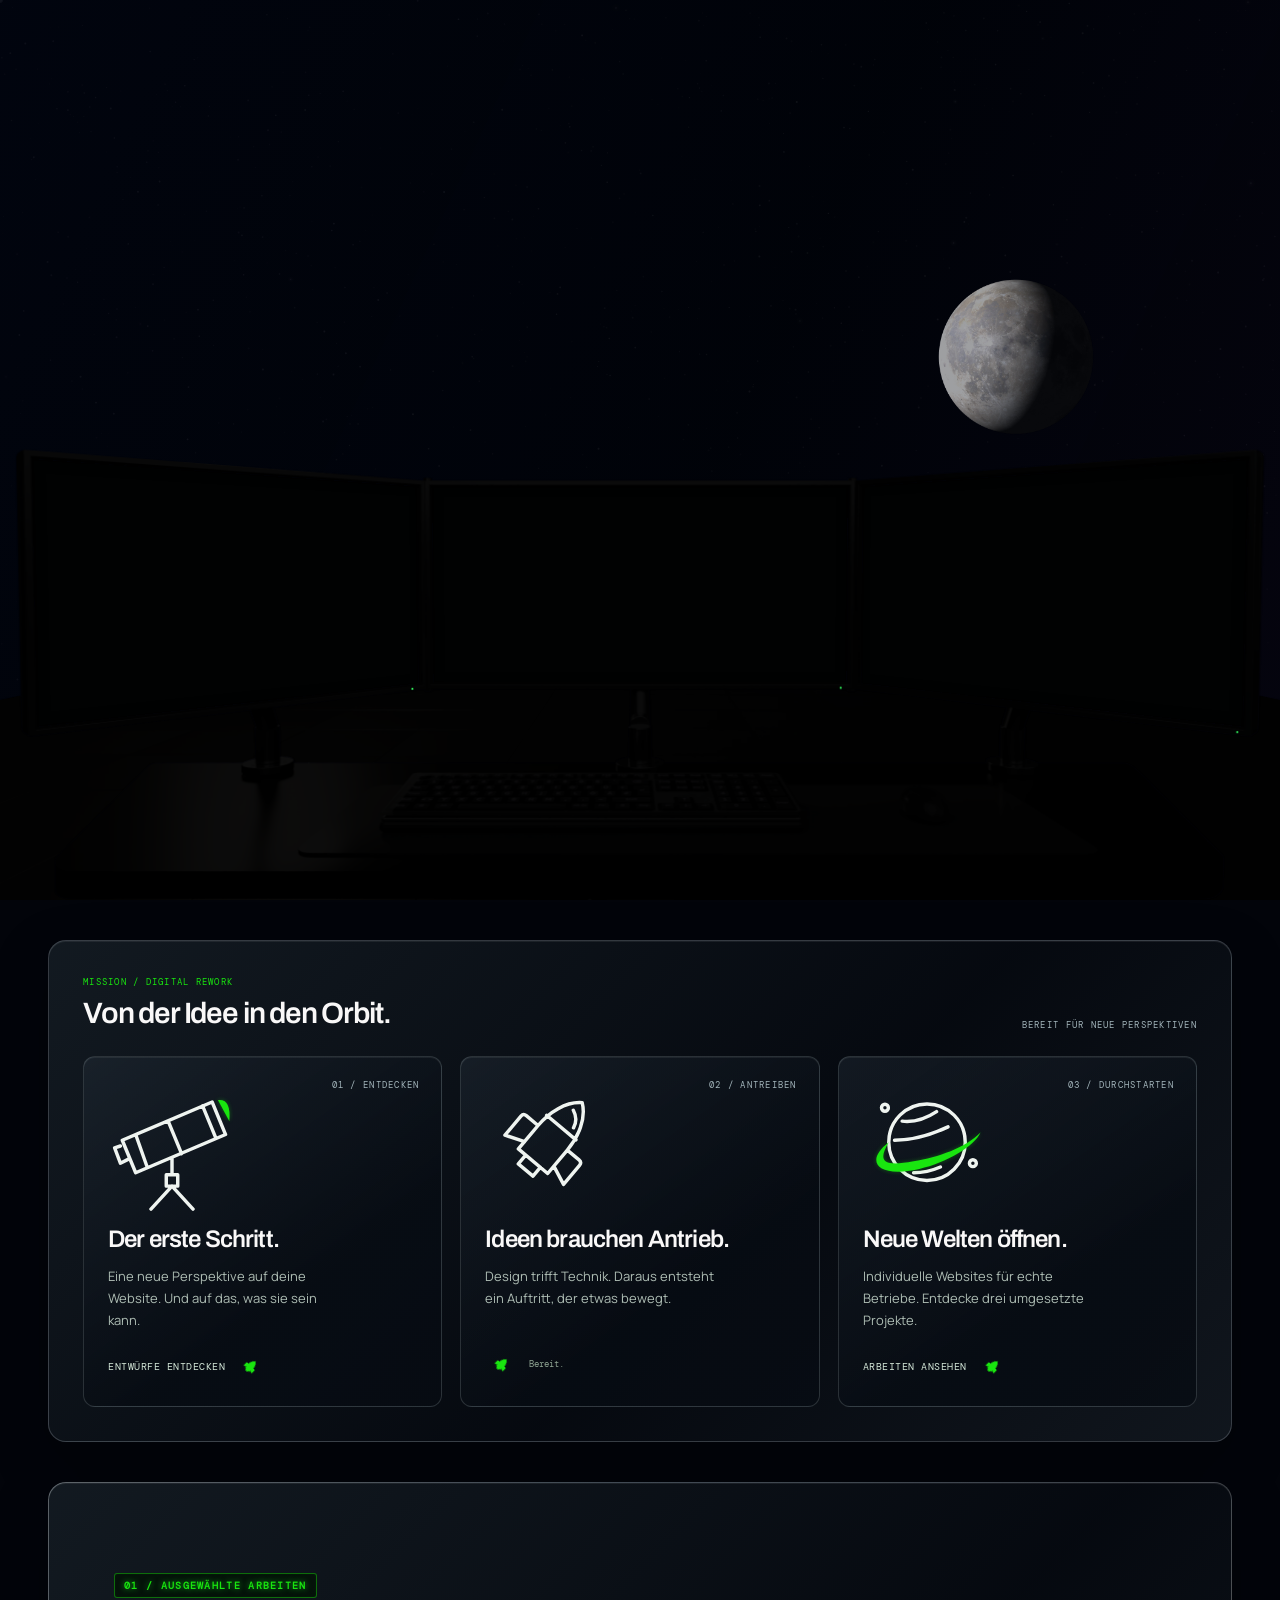
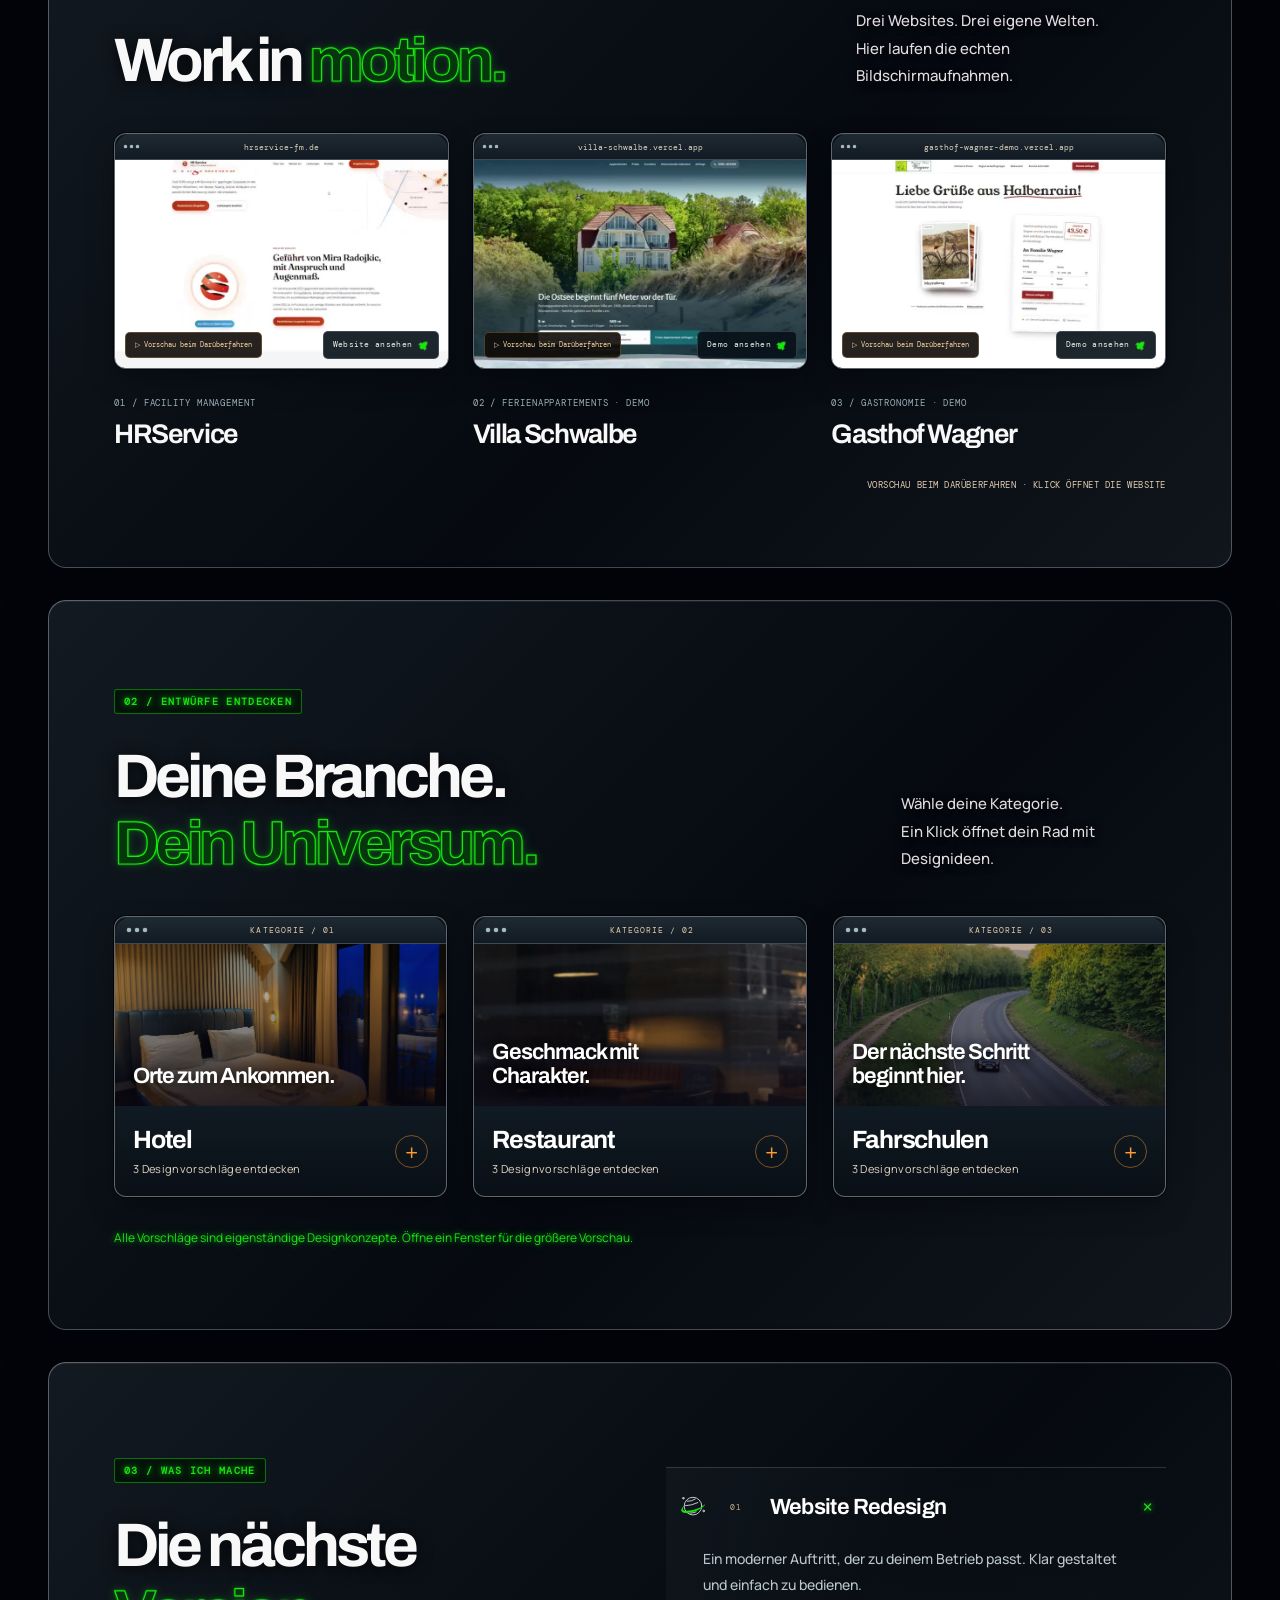
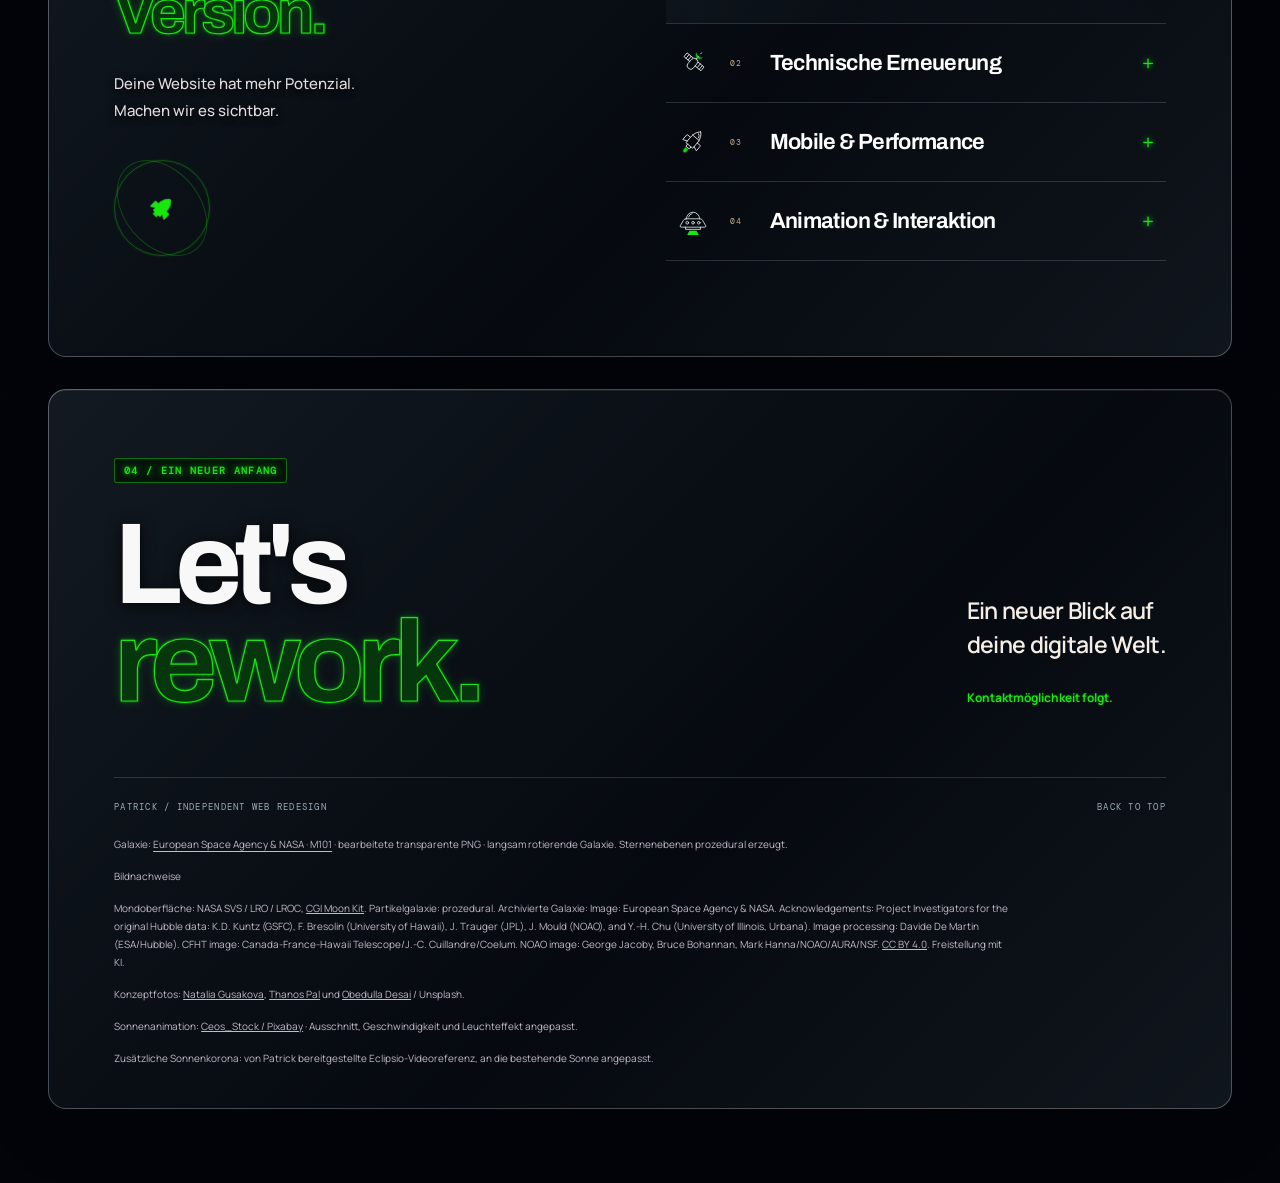
==== iphone.html @ 8e755426 "Apply selected vector glass, grounded mouse, lunar orbit and iPhone edition" ====
<!DOCTYPE html>

<html lang="de"><head>
<meta content="text/html; charset=utf-8" http-equiv="content-type"/>
<meta charset="utf-8"/>
<meta content="width=device-width,initial-scale=1" name="viewport"/>
<meta content="#0c0d12" name="theme-color"/>
<meta content="Patrick — Webdesign und Redesign. Neue Perspektiven für bestehende Websites. Entdecke drei ausgewählte Projekte." name="description"/>
<title>Patrick / Digital Rework — iPhone</title>
<link href="assets/css/fonts.css" rel="stylesheet"/><link href="assets/css/studio.css" rel="stylesheet"/><link href="assets/css/missions.css" rel="stylesheet"/><link href="assets/css/workstation.css" rel="stylesheet"/><script defer="True" src="assets/js/comparison.js"></script><link href="assets/css/flightdeck.css" rel="stylesheet"/><link href="assets/css/scene.css" rel="stylesheet"/><script defer src="assets/js/scene-lighting.js"></script><script defer src="assets/js/scene.js"></script><script defer src="assets/js/workstation-power.js"></script><script defer="True" src="assets/js/media.js"></script><script defer="True" src="assets/js/space.js"></script><script defer="True" src="assets/js/categories.js"></script><script defer="True" src="assets/js/missions.js"></script><link href="assets/css/refinements.css" rel="stylesheet"/><link rel="stylesheet" href="assets/css/iphone.css"></head>
<body class="theme-star studio-final iphone-edition">
<svg aria-hidden="true" class="space-symbols" xmlns="http://www.w3.org/2000/svg"><defs>
<filter id="matrix-laser-green" color-interpolation-filters="sRGB" x="0" y="0" width="100%" height="100%"><feColorMatrix type="matrix" values="0 .1091703 0 0 0  0 1 0 0 0  0 .0655022 0 0 0  0 0 0 1 0"/></filter>
<filter id="keyboard-violet" color-interpolation-filters="sRGB" x="0" y="0" width="100%" height="100%"><feColorMatrix type="matrix" values=".1705 .659 .1705 0 0  .3335 .333 .3335 0 0  .0155 .969 .0155 0 0  0 0 0 1 0"/></filter>
<symbol id="icon-planet" viewBox="0 0 64 68">
<circle cx="32" cy="32" r="20"/><path d="M19 21q9 1 18-5M15 31q13 0 28-7M25 48q7 0 14-3"/>
<path class="icon-light" d="M12 32C-1 42 6 51 28 46c14-3 29-12 32-19-8 8-22 13-35 15-16 3-19 0-13-10z"/>
<circle cx="10" cy="14" r="1.8"/><circle cx="56" cy="43" r="1.8"/>
</symbol>
<symbol id="icon-rocket-body" viewBox="0 0 64 68">
<path d="M32 5C25 10 22 20 22 29v16h20V29C42 20 39 10 32 5zM22 29h-8q-2 0-2 2v13l10-4m20-11h8q2 0 2 2v13l-10-4M22 22h20M27 45v6h10v-6M31 11q5 2 6 7"/>
</symbol>
<symbol id="icon-rocket" viewBox="0 0 64 68">
<g transform="rotate(40 32 32)"><use href="#icon-rocket-body"/><path class="icon-light" d="M28 53q4 1 8 0l-1 11h-6z"/></g>
</symbol>
<symbol id="icon-signal" viewBox="0 0 64 68">
<g transform="rotate(40 32 34)"><rect x="24" y="22" width="16" height="28" rx="8"/><path d="M24 36H7V25h17m16 11h17V25H40M13 25v11m6-11v11m27-11v11m6-11v11M32 22v-8M32 7V4"/><path class="icon-light" d="M23 10q9 10 18 0C39 22 25 22 23 10z"/></g>
</symbol>
<symbol id="icon-ufo" viewBox="0 0 64 68">
<path d="M17 29a15 15 0 0 1 30 0M22 25q2-7 8-8M16 29h32q4 0 6 4l7 12q1 3-3 3H6q-4 0-3-3l7-12q2-4 6-4zM15 48v5h34v-5"/><circle cx="19" cy="38" r="3"/><circle cx="32" cy="38" r="3"/><circle cx="45" cy="38" r="3"/><path class="icon-light" d="M24 56h16l5 10H19z"/>
</symbol>
<symbol id="icon-telescope" viewBox="0 0 64 68">
<path d="M6 31l47-20 7 17-47 20zM48 13l7 17M30 21l7 17M13 28l6 17M5 34l-3 1 3 8 4-2M32 40v9m-3 0h6v6h-6zM32 55 21 67m11-12 11 12"/><path class="icon-light" d="M56 10q7-1 6 11z"/>
</symbol>
<symbol id="icon-launch-filled" viewBox="0 0 32 32"><path d="M16 1c-5 3-7 9-7 14H5q-1 0-1 1v9l6-3v4h3v3h6v-3h3v-4l6 3v-9q0-1-1-1h-4C23 10 21 4 16 1z"/></symbol>
</defs></svg>
<div aria-hidden="true" class="space-background"><div class="galaxy-position"><picture class="scene-picture"><source media="(max-width:760px)" srcset="assets/scene/mobile/galaxy.webp"><img alt="" class="round-galaxy" height="1515" src="assets/scene/galaxy.webp" width="1936"/></picture></div></div>
<a class="skip-link" href="#arbeiten">Zu den Projekten</a>
<div class="page-shell" id="top">
<main>
<section aria-labelledby="hero-title" class="hero solar-window comparison-ready immersive-hero" data-power="night" data-comparison-hidden="true" style="--reveal:0%;">
<div aria-hidden="true" class="hero-old" style="clip-path:inset(0 100% 0 0);">
<div class="legacy-site">
<div class="legacy-masthead"><span>PATRICK's</span><strong>Webdesign &amp; Internet-Service</strong><small>Ihre Homepage aus einer Hand. Seit 2006.</small></div>
<div class="legacy-ticker">+++ Herzlich Willkommen auf meiner Internetseite! +++</div>
<div class="legacy-columns">
<aside class="legacy-menu"><b>Navigation</b><span>Startseite</span><span>Über mich</span><span>Leistungen</span><span>Referenzen</span><span>Gästebuch</span><span>Kontakt</span><div class="legacy-badge">BEST VIEWED<br/>1024 × 768</div><small>Letztes Update:<br/>14.03.2008</small></aside>
<div class="legacy-content"><small>STARTSEITE &gt; WILLKOMMEN</small><h2>Webdesign.<br/>Ganz nach<br/>Ihren Wünschen.</h2><hr/><p>Wir begrüßen Sie recht herzlich auf unserer Homepage!</p><p>Sie sind auf der Suche nach einem kompetenten Partner für Ihren Internetauftritt? Dann sind Sie hier genau richtig.</p><div class="legacy-placeholder"><span>▧</span> Bild wird geladen…</div><div class="legacy-construction">⚒ Diese Seite befindet sich im Aufbau.</div><p class="legacy-more">&gt;&gt; Hier geht es zu unseren Leistungen &lt;&lt;</p></div>
<aside class="legacy-news"><b>+++ NEWS +++</b><p>Eine neue Homepage ist in Planung.</p><p>Schauen Sie bald wieder vorbei!</p><div>Sie sind Besucher Nr.<br/><strong>0001284</strong></div></aside>
</div>
<div class="legacy-bottom">© 2008 Patrick Webdesign · Alle Rechte vorbehalten.<br/><small>Bewusst veralteter Beispielentwurf</small></div>
</div><div class="legacy-dust"></div>
</div>
<div class="hero-new" style="clip-path:none;">

<div class="workstation-stage scene-stage scene-paused" data-coordinate-system="2560x1440" data-power="night" data-desk-edge="bottom">
<script type="application/json" id="scene-geometry">{"canvas":[2560,1440],"overscan_canvas":[4096,1440],"crop_x":768,"method":"Single consistent pinhole camera; measured platform VP; physically modeled replacement objects","platform_vanishing_point":[1280.0,738.2085120031946],"principal_point":[1280.0,785.0],"focal_pixels":1750.0,"original_platform_reference_vp":[1280.0,721.0],"monitor_setup":{"eye_above_center_m":0.05000004768371591,"outer_yaw_degrees":45,"front_view":true,"shared_vertical_hinges":true},"horizontal_fov_degrees":72.36560815488484,"camera":{"location":[0.0,-1.2300000190734863,1.2000000476837158],"forward":[0.0,0.9996427297592163,-0.026728440076112747],"right":[1.0,-0.0,0.0],"up":[0.0,0.026728440076112747,0.9996427297592163],"height_m":1.2000000476837158,"pitch_degrees":1.53160923635574,"yaw_degrees":0.0},"assumptions":["Focal length and metric scale chosen explicitly; no claim of recovering a unique original camera.","Original floor VP about1280/721 retained as a reference. Explicit frontal POV5cm above monitor center overrides the initial approximate sketch calibration.","All desk, peripherals, monitor planes, mounts and floor are newly modeled in this same coordinate system."],"screens":[{"id":"projects","quad":[[16.25281,523.58042],[816.37305,580.55028],[819.26331,989.83924],[26.95367,1079.99605]],"width":800,"height":420,"world_corners":[[-0.9718793034553528,0.12072266638278961,1.3650000095367432],[-0.4853898286819458,0.6072121262550354,1.3650000095367432],[-0.4853898286819458,0.6072121262550354,0.934999942779541],[-0.9718793034553528,0.12072266638278961,0.934999942779541]],"pose":{"center":[-0.7429181039333344,0.37825094163417816,1.15],"yaw_degrees":45,"top_tilt_degrees":0},"bezel_world_corners":[[-0.9716671485804234,0.10283284942877702,1.3775],[-0.4675000117279332,0.6069999862812671,1.3775],[-0.4675000117279332,0.6069999862812671,0.9224999999999999],[-0.9716671485804234,0.10283284942877702,0.9224999999999999]]},{"id":"textmode","quad":[[848.36475,581.62574],[1711.63525,581.62574],[1708.96265,988.13344],[851.03735,988.13344]],"width":800,"height":420,"world_corners":[[-0.45500001311302185,0.6197999715805054,1.3650000095367432],[0.45500001311302185,0.6197999715805054,1.3650000095367432],[0.45500001311302185,0.6197999715805054,0.934999942779541],[-0.45500001311302185,0.6197999715805054,0.934999942779541]],"pose":{"center":[0,0.64,1.15],"yaw_degrees":0,"top_tilt_degrees":0},"bezel_world_corners":[[-0.46750001311302186,0.607,1.3775],[0.46750001311302186,0.607,1.3775],[0.46750001311302186,0.607,0.9224999999999999],[-0.46750001311302186,0.607,0.9224999999999999]]},{"id":"coming-soon","quad":[[1743.62695,580.55028],[2543.74707,523.58042],[2533.04639,1079.99605],[1740.73682,989.83924]],"width":800,"height":420,"world_corners":[[0.4853898286819458,0.6072121262550354,1.3650000095367432],[0.9718793034553528,0.12072266638278961,1.3650000095367432],[0.9718793034553528,0.12072266638278961,0.934999942779541],[0.4853898286819458,0.6072121262550354,0.934999942779541]],"pose":{"center":[0.7429181039333344,0.37825094163417816,1.15],"yaw_degrees":-45,"top_tilt_degrees":0},"bezel_world_corners":[[0.4675000117279332,0.6069999862812671,1.3775],[0.9716671485804234,0.10283284942877702,1.3775],[0.9716671485804234,0.10283284942877702,0.9224999999999999],[0.4675000117279332,0.6069999862812671,0.9224999999999999]]}],"table_quad":[[277.99988,1155.00019],[2284.0,1155.00019],[2490.0,1378.0003],[68.0,1378.0003]],"table_outline":[[277.99988,1155.00019],[2284.0,1155.00019],[2285.36011,1155.03145],[2286.69214,1155.12522],[2288.0,1155.28145],[2289.28711,1155.50013],[2290.55664,1155.78144],[2291.8125,1156.12515],[2293.05786,1156.53147],[2294.29639,1157.00017],[2295.53125,1157.53138],[2296.76611,1158.12515],[2298.00464,1158.78144],[2299.25,1159.5002],[2300.50586,1160.28143],[2301.77539,1161.12519],[2303.0625,1162.03141],[2304.37036,1163.00014],[2305.70239,1164.03144],[2307.0625,1165.12514],[2308.45361,1166.28145],[2309.87964,1167.50018],[2311.34351,1168.7814],[2312.84961,1170.12518],[2314.40039,1171.53135],[2316.0,1173.00015],[2489.99976,1346.00013],[2491.11084,1347.77473],[2491.94751,1349.591],[2492.51758,1351.43972],[2492.82886,1353.31044],[2492.88794,1355.19314],[2492.70288,1357.07834],[2492.28125,1358.95564],[2491.62964,1360.81512],[2490.75586,1362.6467],[2489.66748,1364.44073],[2488.37134,1366.18669],[2486.875,1367.87526],[2485.18579,1369.4959],[2483.31201,1371.03895],[2481.25977,1372.49436],[2479.03711,1373.85217],[2476.65088,1375.10199],[2474.10938,1376.23468],[2471.41919,1377.23946],[2468.58789,1378.10667],[2465.62305,1378.82641],[2462.53174,1379.38849],[2459.32178,1379.78308],[2456.0,1380.00028],[101.99994,1380.00028],[98.31909,1379.94297],[94.78064,1379.77286],[91.39264,1379.49051],[88.16223,1379.09733],[85.09644,1378.59502],[82.20306,1377.98471],[79.48944,1377.26735],[76.96295,1376.44461],[74.6308,1375.51783],[72.50061,1374.48804],[70.57953,1373.35671],[68.875,1372.12525],[67.39447,1370.79465],[66.1452,1369.3666],[65.13495,1367.84198],[64.37036,1366.2224],[63.85956,1364.50907],[63.60938,1362.70339],[63.62762,1360.80638],[63.92126,1358.81962],[64.49817,1356.74428],[65.36517,1354.58176],[66.53003,1352.33337],[68.00006,1350.00027],[247.0,1173.00015],[248.5896,1171.07215],[250.11163,1169.28499],[251.57227,1167.63296],[252.97687,1166.11125],[254.33112,1164.71461],[255.64069,1163.43766],[256.91113,1162.2753],[258.14819,1161.22246],[259.35742,1160.27362],[260.54468,1159.42371],[261.71533,1158.6678],[262.875,1158.0002],[264.02954,1157.41596],[265.18457,1156.90998],[266.3457,1156.47675],[267.51855,1156.11129],[268.70874,1155.80841],[269.922,1155.56268],[271.1637,1155.36909],[272.43982,1155.22234],[273.75586,1155.11737],[275.11768,1155.04868],[276.53027,1155.01145],[277.99988,1155.00019]],"sun_world":[-2.6777143478393555,4.811202526092529,2.660764455795288],"sun_image":[499.0,312.00005],"galaxy_world":[1.9639999866485596,5.781932830810547,1.5527080297470093],"galaxy_image":[1771.0,650.0001],"object_categories":{"1":"floor","2":"smoked glass","3":"hardware/mounts","4":"mousepad","5":"keyboard","6":"mouse","7":"legends","10":"live display aperture"},"matrix_surfaces":[{"name":"top","quad":[[269.81348,1155.00019],[2289.45239,1155.00019],[2830.60522,1378.43606],[-271.73279,1378.43606]],"width":1920,"height":580.8171171639976,"offset":0},{"name":"round-0","quad":[[-271.73279,1378.43606],[2830.60522,1378.43606],[2832.04517,1379.35568],[-273.17377,1379.35568]],"width":1920,"height":1.036954494487904,"offset":580.8171171639976},{"name":"round-1","quad":[[-273.17377,1379.35568],[2832.04517,1379.35568],[2833.25244,1380.78128],[-274.38202,1380.78128]],"width":1920,"height":1.036954494487904,"offset":581.8540716584855},{"name":"round-2","quad":[[-274.38202,1380.78128],[2833.25244,1380.78128],[2834.04199,1382.49568],[-275.17206,1382.49568]],"width":1920,"height":1.036954494487904,"offset":582.8910261529734},{"name":"round-3","quad":[[-275.17206,1382.49568],[2834.04199,1382.49568],[2834.29199,1384.23661],[-275.42227,1384.23661]],"width":1920,"height":1.036954494487904,"offset":583.9279806474613},{"name":"front","quad":[[-275.42227,1384.23661],[2834.29199,1384.23661],[2833.10864,1433.62054],[-274.23804,1433.62054]],"width":1920,"height":30.806800931033397,"offset":584.9649351419491}],"table_depth_m":0.041,"mouse_contact":{"base_z":0.754,"pad_top_z":0.754,"gap_m":0,"method":"Physical shell on matte mat, real Cycles contact shadows"},"bezel_join_error_m":1.37884772080249e-08,"foreground_native_left":-768,"foreground_size":[4096,1440],"foreground_visible_bbox":[2,503,4096,1440],"floor_crop_y":1002,"light_crop_y":440,"render_engine":"Blender 4.2 / Cycles CPU, 32 samples, denoising, AgX","assets":{"glass-mask-mobile.webp":"7c8214de21563239ad8cfe4e1b0eae79445191339cd373e4678cad05be1b0948","glass-mask.webp":"2809228b2170ae0d7baa11a5c4868beed20dcb3c833e3ddf2a201e7ba2537d0e","keyboard-legends-mobile.webp":"b372fbc65845bcd87195a2edb29aff4ce7e5368d75b1ac1cb49f32f86f1b6493","keyboard-legends.webp":"e2f1b3f3f66a9dc81abe91397f8c882db5771b9897a676edc121585d3786bcaa","keyboard-mask.webp":"4f5d38479d22841e6065e46f3ba70211316495cf4fb27552f24cee5930047458","light-flare-mobile.webp":"93c3ac6628efea0db219c8b0ae33d6858a64df119bba5e85c5633ced84dadfea","light-flare.webp":"4cb76e8786be68d222a3d84a03a12847bc37659671acb5c3007c483829e6f72c","light-galaxy-mobile.webp":"295233a57a54ff733694307a1e609460facc77296594cd0995b85e2ac0db9fda","light-galaxy.webp":"3f1aeb6e81562b7be02157eb07baac53d0c5cfb92c3dcb02a8d5b40fc6b82d26","light-sun-mobile.webp":"c6f44f5bfccb185a0080d29a53f0172a501b68d6642fb89f847547202e59c6eb","light-sun.webp":"7750227cc1107033d4f9c2efe2632b071b7e51a21bffa310f4b54de8a6cc8ab8","moon-mobile.webp":"256182b6707efdd62026f4a50a0672cdf5ccf811319b83e9d04361a6541b1e58","moon.webp":"bacd11a50fe7c9c3539ab984e3a48aa444c980f57370d1a4a6a8af4d8b6f90f6","mouse-mask.webp":"bb25daa9e84457c3e8f12054854280fc44f6a6eb9482b2462ae917835f07cc97","pad-mask.webp":"0c8e83937c896ecdecbbf71807cc075c2addbe3f88fc6282823a983940019ee9","particle-0.webp":"e76f9793a40469208541c29ae3463c3e1e9b638589f5881817020710fae0a20d","particle-1.webp":"f38e28e9d74f9754a28e2f72c33e867d058d1047adc9934fcdae6d4f2954e47f","particle-2.webp":"056a0126ce8051b4f5c4b0783d16a01a1df367550662202b3a2a186e4d8cb311","particle-3.webp":"44e4d0adb3bf5755b2308fb873ec2fe50e2e0f73401ae2a2f896fa7b817fc05c","particle-4.webp":"26720176c982370ee93a6648dfe29cc0f08437e69b4eb51e404d1dfb6fda1e73","particle-5.webp":"9d73aebe711759e1f942d0799364e2b043b3914d6844679ce52462f68ea67037","platform-mobile.webp":"51534c253f3ae89907008ff099eec1b042a22744bfaaaae280ce3aee9f4f79f2","platform.webp":"6203373dde50c155336064b563382cbf4176cf77f7651bb4373a72f118ef1721","workstation-mobile.webp":"204377cc78b6576cf6ec71e67e06405cf45c877ddf6e11a948020cf37aabad8e","workstation.webp":"0696c5a05157e908712758e69c0f4d4810fedde0b2c8289787a8669542722956"}}</script>
<div class="scene-native seated-native">
<picture class="scene-picture"><source media="(max-width:760px)" srcset="assets/scene/seated/moon-mobile.webp"><img class="scene-moon" src="assets/scene/seated/moon.webp" width="1024" height="1024" alt="Detaillierter Mond im schwachen reflektierten Licht"></picture>
<div class="scene-floor" aria-hidden="true"><picture class="scene-picture"><source media="(max-width:760px)" srcset="assets/scene/seated/platform-mobile.webp"><img class="scene-platform" src="assets/scene/seated/platform.webp" width="4096" height="438" alt="" draggable="false" decoding="async"></picture></div>

<div role="button" aria-label="Sonne aktivieren und Arbeitsstation einschalten" tabindex="0" class="white-halo sun-stage scene-sun"><div class="solar-aura"></div><video class="sun-video" loop="" muted="muted" playsinline="" poster="assets/images/sun-poster.jpg" preload="none" tabindex="-1"><source media="(max-width:760px)" src="assets/video/sun-smooth-mobile.mp4" type="video/mp4"/><source src="assets/video/sun-smooth-desktop.mp4" type="video/mp4"/></video><div class="solar-corona-layer"><img alt="" class="solar-corona-plate" height="512" src="assets/images/sun-corona.webp" width="512"/><video class="solar-corona-video" height="512" loop="" muted="" playsinline="" preload="none" tabindex="-1" width="512"><source media="(max-width:760px)" src="assets/video/sun-corona-smooth-mobile.mp4" type="video/mp4"/><source src="assets/video/sun-corona-smooth-desktop.mp4" type="video/mp4"/></video></div></div>

<div class="scene-brand"><h1 class="scene-title" id="hero-title"><span>DIGITAL</span> <span class="outline">REWORK</span><b>.</b></h1></div>


<picture class="scene-picture"><source media="(max-width:760px)" srcset="assets/scene/seated/workstation-mobile.webp"><img class="seated-foreground" src="assets/scene/seated/workstation.webp" width="4096" height="1440" alt="Räumlich abgestimmter Rauchglas-Schreibtisch mit drei eingedrehten Monitoren, Tastatur und Maus" draggable="false" fetchpriority="high"></picture>
<picture class="scene-picture"><source media="(max-width:760px)" srcset="assets/scene/seated/keyboard-legends-mobile.webp"><img class="seated-legends" src="assets/scene/seated/keyboard-legends.webp" width="2560" height="1440" alt="" aria-hidden="true" draggable="false"></picture>
<div class="scene-monitor-assembly">

<div class="scene-screen scene-projects" data-screen="projects" role="region" aria-label="HRService und Gasthof Wagner"><div class="scene-carousel"><a class="scene-project-slide is-active" href="https://www.hrservice-fm.de/" data-project-slide="0" aria-label="HRService: Website öffnen" aria-hidden="false" tabindex="0"><picture class="scene-picture"><source media="(max-width:760px)" srcset="assets/scene/mobile/hrservice.webp"><img class="scene-project-poster" src="previews/hrservice.jpg" alt="" aria-hidden="true"></picture><video data-project-video="hrservice" muted playsinline loop preload="none" aria-label="Bildschirmaufnahme HRService"><source src="assets/video/hrservice.mp4" type="video/mp4"></video><span class="scene-project-caption"><span><strong>HRService</strong></span><span aria-hidden="true">↗</span></span></a><a class="scene-project-slide" href="https://gasthof-wagner-demo.vercel.app/" data-project-slide="1" aria-label="Gasthof Wagner: Website öffnen" aria-hidden="true" tabindex="-1"><picture class="scene-picture"><source media="(max-width:760px)" srcset="assets/scene/mobile/wagner.webp"><img class="scene-project-poster" src="previews/wagner.jpg" alt="" aria-hidden="true"></picture><video data-project-video="wagner" muted playsinline loop preload="none" aria-label="Bildschirmaufnahme Gasthof Wagner"><source src="assets/video/wagner.mp4" type="video/mp4"></video><span class="scene-project-caption"><span><strong>Gasthof Wagner</strong></span><span aria-hidden="true">↗</span></span></a><div class="scene-project-dots" aria-label="Projekt wählen"><button type="button" data-show-project="0" aria-label="HRService anzeigen" aria-pressed="true"><span></span></button><button type="button" data-show-project="1" aria-label="Gasthof Wagner anzeigen" aria-pressed="false"><span></span></button></div></div></div>
<div class="scene-screen scene-villa" data-screen="coming-soon" role="region" aria-label="Villa Schwalbe – Vorschau bei Hover"><a class="scene-project-slide scene-recording is-active" href="https://villa-schwalbe.vercel.app/" aria-label="Villa Schwalbe: Website öffnen"><picture class="scene-picture"><source media="(max-width:760px)" srcset="assets/scene/mobile/villa.webp"><img class="scene-project-poster" src="previews/villa.jpg" alt="" aria-hidden="true"></picture><video data-project-video="villa" muted playsinline loop preload="none" aria-label="Bildschirmaufnahme Villa Schwalbe"><source src="assets/video/villa.mp4" type="video/mp4"></video><span class="scene-project-caption"><span><strong>Villa Schwalbe</strong></span><span aria-hidden="true">↗</span></span></a></div>
<div class="scene-screen scene-detective" data-screen="textmode" role="img" aria-label="Vorschau der Detektivseite: Ermittlertafel mit roten Fäden"><picture class="scene-picture"><source media="(max-width:760px)" srcset="assets/scene/mobile/detective.webp"><img src="previews/detective.webp" width="1672" height="941" alt="Ermittlerbüro mit beleuchteter Pinnwand, Fotografien und roten Verbindungen" draggable="false"></picture></div>
</div>


<div class="table-flow-mask" data-matrix-method="vector-c" aria-hidden="true"></div>

<button hidden class="scene-control" data-control-id="button-red" type="button" aria-label="Steuerknopf Rot" style="left:2207px;top:1166px;width:164px;height:103px"><img src="assets/scene/button-red.webp" width="164" height="103" alt="" draggable="false"></button><button hidden class="scene-control" data-control-id="button-orange" type="button" aria-label="Steuerknopf Orange" style="left:223px;top:1159px;width:159px;height:101px"><img src="assets/scene/button-orange.webp" width="159" height="101" alt="" draggable="false"></button><button hidden class="scene-control" data-control-id="button-green" type="button" aria-label="Steuerknopf Grün" style="left:353px;top:1283px;width:148px;height:102px"><img src="assets/scene/button-green.webp" width="148" height="102" alt="" draggable="false"></button>

<span class="sr-only scene-control-status" role="status" aria-live="polite"></span>
</div></div>
<div class="scene-mobile-intro"><h2>DIGITAL <span>REWORK.</span></h2><a class="hero-action" href="#arbeiten">Arbeiten ↘</a></div>
</div>
<div aria-hidden="true" class="comparison-overlay"></div>
<div aria-describedby="compare-help" aria-label="Alte und neue Website vergleichen" aria-orientation="horizontal" aria-valuemax="100" aria-valuemin="0" aria-valuenow="0" aria-valuetext="0 Prozent alter Entwurf links, 100 Prozent neues Design rechts." class="compare-handle" role="slider" tabindex="0"><span aria-hidden="true">‹<i></i>›</span><small aria-hidden="true">ZIEHEN</small></div>
<div aria-hidden="true" class="compare-labels"><span>VORHER <i>Verstaubt &amp; veraltet</i></span><span>DEIN NEUES DESIGN <i>Eine neue Dimension</i></span></div>
<p class="sr-only" id="compare-help">Ziehe den Regler nach links oder rechts. Mit den Pfeiltasten verschieben, mit Pos1 das neue Design und mit Ende den alten Entwurf vollständig ansehen.</p>
</section>
<section class="mission-section" aria-labelledby="mission-title" id="mission"><div class="mission-heading"><div><p class="mono">MISSION / DIGITAL REWORK</p><h2 id="mission-title">Von der Idee in den Orbit.</h2></div><span class="mission-live mono">Bereit für neue Perspektiven</span></div><div class="mission-grid">
<article class="mission-card"><svg aria-hidden="true" class="mission-illustration reference-icon" viewBox="0 0 64 68"><use href="#icon-telescope"/></svg><span class="mission-index mono">01 / ENTDECKEN</span><h3>Der erste Schritt.</h3><p>Eine neue Perspektive auf deine Website. Und auf das, was sie sein kann.</p><a class="mission-link" href="#kategorien">Entwürfe entdecken <span aria-hidden="true" class="rocket-mark"><svg viewBox="0 0 32 32"><g class="rocket-flame"><path d="M12 27q1 7 4 12 3-5 4-12z"/><path class="flame-core" d="M14 27l2 7 2-7z"/></g><use href="#icon-launch-filled"/></svg></span></a></article>
<article class="mission-card mission-engine"><svg aria-hidden="true" class="mission-illustration reference-icon" viewBox="0 0 64 68"><g transform="rotate(40 32 32)"><g class="move-exhaust"><path class="engine-plume" d="M28 53q4 1 8 0l-1 13h-6z"/><path class="engine-plume-core" d="M30 53h4l-2 10z"/></g><use href="#icon-rocket-body"/></g></svg><span class="mission-index mono">02 / ANTREIBEN</span><h3>Ideen brauchen Antrieb.</h3><p>Design trifft Technik. Daraus entsteht ein Auftritt, der etwas bewegt.</p><div class="engine-controls"><button aria-label="Antrieb starten" class="engine-trigger" type="button" aria-pressed="false"><span aria-hidden="true" class="rocket-mark"><svg viewBox="0 0 32 32"><g class="rocket-flame"><path d="M12 27q1 7 4 12 3-5 4-12z"/><path class="flame-core" d="M14 27l2 7 2-7z"/></g><use href="#icon-launch-filled"/></svg></span></button><span class="engine-status" role="status">Bereit.</span></div></article>
<article class="mission-card"><svg aria-hidden="true" class="mission-illustration reference-icon" viewBox="0 0 64 68"><use href="#icon-planet"/></svg><span class="mission-index mono">03 / DURCHSTARTEN</span><h3>Neue Welten öffnen.</h3><p>Individuelle Websites für echte Betriebe. Entdecke drei umgesetzte Projekte.</p><a class="mission-link" href="#arbeiten">Arbeiten ansehen <span aria-hidden="true" class="rocket-mark"><svg viewBox="0 0 32 32"><g class="rocket-flame"><path d="M12 27q1 7 4 12 3-5 4-12z"/><path class="flame-core" d="M14 27l2 7 2-7z"/></g><use href="#icon-launch-filled"/></svg></span></a></article>
</div></section>
<section aria-labelledby="work-title" class="work-section section-pad solar-window" id="arbeiten">
<div class="section-head"><div><p class="mono section-number">01 / AUSGEWÄHLTE ARBEITEN</p><h2 id="work-title">Work in <em>motion.</em></h2></div><p>Drei Websites. Drei eigene Welten.<br/> Hier laufen die echten Bildschirmaufnahmen.</p></div>
<div class="projects">
<article class="project"><a aria-label="HRService Website öffnen" class="project-preview" href="https://www.hrservice-fm.de/"><div class="chrome"><span><i></i><i></i><i></i></span><span>hrservice-fm.de</span></div><video aria-label="Bildschirmaufnahme HRService" loop="" muted="muted" playsinline="" poster="previews/hrservice.jpg" preload="none"><source src="assets/video/hrservice.mp4" type="video/mp4"/></video><span class="view-project">Website ansehen <span aria-hidden="true" class="rocket-mark"><svg viewBox="0 0 32 32"><g class="rocket-flame"><path d="M12 27q1 7 4 12 3-5 4-12z"/><path class="flame-core" d="M14 27l2 7 2-7z"/></g><use href="#icon-launch-filled"/></svg></span></span></a><div class="project-meta"><div><span class="mono">01 / FACILITY MANAGEMENT</span><h3>HRService</h3></div></div></article>
<article class="project"><a aria-label="Villa Schwalbe Demo öffnen" class="project-preview" href="https://villa-schwalbe.vercel.app/"><div class="chrome"><span><i></i><i></i><i></i></span><span>villa-schwalbe.vercel.app</span></div><video aria-label="Bildschirmaufnahme Villa Schwalbe" loop="" muted="muted" playsinline="" poster="previews/villa.jpg" preload="none"><source src="assets/video/villa.mp4" type="video/mp4"/></video><span class="view-project">Demo ansehen <span aria-hidden="true" class="rocket-mark"><svg viewBox="0 0 32 32"><g class="rocket-flame"><path d="M12 27q1 7 4 12 3-5 4-12z"/><path class="flame-core" d="M14 27l2 7 2-7z"/></g><use href="#icon-launch-filled"/></svg></span></span></a><div class="project-meta"><div><span class="mono">02 / FERIENAPPARTEMENTS · DEMO</span><h3>Villa Schwalbe</h3></div></div></article>
<article class="project"><a aria-label="Gasthof Wagner Demo öffnen" class="project-preview" href="https://gasthof-wagner-demo.vercel.app/"><div class="chrome"><span><i></i><i></i><i></i></span><span>gasthof-wagner-demo.vercel.app</span></div><video aria-label="Bildschirmaufnahme Gasthof Wagner" loop="" muted="muted" playsinline="" poster="previews/wagner.jpg" preload="none"><source src="assets/video/wagner.mp4" type="video/mp4"/></video><span class="view-project">Demo ansehen <span aria-hidden="true" class="rocket-mark"><svg viewBox="0 0 32 32"><g class="rocket-flame"><path d="M12 27q1 7 4 12 3-5 4-12z"/><path class="flame-core" d="M14 27l2 7 2-7z"/></g><use href="#icon-launch-filled"/></svg></span></span></a><div class="project-meta"><div><span class="mono">03 / GASTRONOMIE · DEMO</span><h3>Gasthof Wagner</h3></div></div></article>
</div><p class="video-play-hint mono">Vorschau beim Darüberfahren · Klick öffnet die Website</p>
</section>
<section aria-labelledby="category-title" class="category-section section-pad solar-window" id="kategorien">
<div class="section-head"><div><p class="mono section-number">02 / ENTWÜRFE ENTDECKEN</p><h2 id="category-title">Deine Branche.<br/> <em>Dein Universum.</em></h2></div><p>Wähle deine Kategorie.<br/> Ein Klick öffnet dein Rad mit Designideen.</p></div>
<div class="category-grid"><article class="category category-hotel" data-category="hotel">
<button aria-controls="wheel-hotel" aria-expanded="false" aria-label="Hotel: Designvorschläge öffnen" class="category-trigger" type="button">
<span class="window-bar"><i></i><i></i><i></i><span>KATEGORIE / 01</span></span>
<span class="category-image"><img alt="" loading="lazy" src="concepts/hotel.webp"/><span class="category-image-caption">Orte zum Ankommen.</span></span>
<span class="category-caption"><span><strong>Hotel</strong><small>3 Designvorschläge entdecken</small></span><b>+</b></span>
</button>
<div class="wheel-panel" hidden="" id="wheel-hotel">
<div class="wheel-stage"><div aria-hidden="true" class="wheel-guide"></div><div aria-hidden="true" class="wheel-center"><span>01</span><small>Hotel</small></div><div class="concept-orbit"></div></div>
<div class="wheel-toolbar"><span class="mono">Entwurf anklicken <span aria-hidden="true" class="rocket-mark"><svg viewBox="0 0 32 32"><g class="rocket-flame"><path d="M12 27q1 7 4 12 3-5 4-12z"/><path class="flame-core" d="M14 27l2 7 2-7z"/></g><use href="#icon-launch-filled"/></svg></span></span><button aria-label="Vorschlagsrad Hotel pausieren" aria-pressed="false" class="wheel-pause mono" type="button">Ⅱ Pause</button></div>
</div></article><article class="category category-restaurant" data-category="restaurant">
<button aria-controls="wheel-restaurant" aria-expanded="false" aria-label="Restaurant: Designvorschläge öffnen" class="category-trigger" type="button">
<span class="window-bar"><i></i><i></i><i></i><span>KATEGORIE / 02</span></span>
<span class="category-image"><img alt="" loading="lazy" src="concepts/restaurant.webp"/><span class="category-image-caption">Geschmack mit Charakter.</span></span>
<span class="category-caption"><span><strong>Restaurant</strong><small>3 Designvorschläge entdecken</small></span><b>+</b></span>
</button>
<div class="wheel-panel" hidden="" id="wheel-restaurant">
<div class="wheel-stage"><div aria-hidden="true" class="wheel-guide"></div><div aria-hidden="true" class="wheel-center"><span>02</span><small>Restaurant</small></div><div class="concept-orbit"></div></div>
<div class="wheel-toolbar"><span class="mono">Entwurf anklicken <span aria-hidden="true" class="rocket-mark"><svg viewBox="0 0 32 32"><g class="rocket-flame"><path d="M12 27q1 7 4 12 3-5 4-12z"/><path class="flame-core" d="M14 27l2 7 2-7z"/></g><use href="#icon-launch-filled"/></svg></span></span><button aria-label="Vorschlagsrad Restaurant pausieren" aria-pressed="false" class="wheel-pause mono" type="button">Ⅱ Pause</button></div>
</div></article><article class="category category-driving" data-category="driving">
<button aria-controls="wheel-driving" aria-expanded="false" aria-label="Fahrschulen: Designvorschläge öffnen" class="category-trigger" type="button">
<span class="window-bar"><i></i><i></i><i></i><span>KATEGORIE / 03</span></span>
<span class="category-image"><img alt="" loading="lazy" src="concepts/driving.webp"/><span class="category-image-caption">Der nächste Schritt beginnt hier.</span></span>
<span class="category-caption"><span><strong>Fahrschulen</strong><small>3 Designvorschläge entdecken</small></span><b>+</b></span>
</button>
<div class="wheel-panel" hidden="" id="wheel-driving">
<div class="wheel-stage"><div aria-hidden="true" class="wheel-guide"></div><div aria-hidden="true" class="wheel-center"><span>03</span><small>Fahrschulen</small></div><div class="concept-orbit"></div></div>
<div class="wheel-toolbar"><span class="mono">Entwurf anklicken <span aria-hidden="true" class="rocket-mark"><svg viewBox="0 0 32 32"><g class="rocket-flame"><path d="M12 27q1 7 4 12 3-5 4-12z"/><path class="flame-core" d="M14 27l2 7 2-7z"/></g><use href="#icon-launch-filled"/></svg></span></span><button aria-label="Vorschlagsrad Fahrschulen pausieren" aria-pressed="false" class="wheel-pause mono" type="button">Ⅱ Pause</button></div>
</div></article></div><p class="category-note">Alle Vorschläge sind eigenständige Designkonzepte. Öffne ein Fenster für die größere Vorschau.</p></section>
<section aria-labelledby="services-title" class="services-section section-pad solar-window" id="leistungen">
<div class="services-intro"><p class="mono section-number">03 / WAS ICH MACHE</p><h2 id="services-title">Die nächste <br/> <em>Version.</em></h2><p>Deine Website hat mehr Potenzial.<br/> Machen wir es sichtbar.</p><div aria-hidden="true" class="service-orbit"><i></i><span aria-hidden="true" class="rocket-mark"><svg viewBox="0 0 32 32"><g class="rocket-flame"><path d="M12 27q1 7 4 12 3-5 4-12z"/><path class="flame-core" d="M14 27l2 7 2-7z"/></g><use href="#icon-launch-filled"/></svg></span></div></div>
<div class="services-list"><details open=""><summary><span class="mono"><svg aria-hidden="true" class="space-icon service-space-icon" viewBox="0 0 64 68"><use href="#icon-planet"/></svg>01</span><h3>Website Redesign</h3><b>+</b></summary><p>Ein moderner Auftritt, der zu deinem Betrieb passt. Klar gestaltet und einfach zu bedienen.</p></details><details><summary><span class="mono"><svg aria-hidden="true" class="space-icon service-space-icon" viewBox="0 0 64 68"><use href="#icon-signal"/></svg>02</span><h3>Technische Erneuerung</h3><b>+</b></summary><p>Veraltete Websites und Technologien erneuern. Bestehende Inhalte erhalten und Links sowie Funktionen prüfen.</p></details><details><summary><span class="mono"><svg aria-hidden="true" class="space-icon service-space-icon" viewBox="0 0 64 68"><use href="#icon-rocket"/></svg>03</span><h3>Mobile &amp; Performance</h3><b>+</b></summary><p>Eine saubere Darstellung auf dem Smartphone und am Desktop. Mit kurzen Ladezeiten und durchdachter Nutzerführung.</p></details><details><summary><span class="mono"><svg aria-hidden="true" class="space-icon service-space-icon" viewBox="0 0 64 68"><use href="#icon-ufo"/></svg>04</span><h3>Animation &amp; Interaktion</h3><b>+</b></summary><p>Fließende Übergänge, gezielte Bewegung und ein erster Eindruck, der bleibt.</p></details></div>
</section>
</main>
<footer class="footer section-pad solar-window" id="kontakt"><p class="mono section-number">04 / EIN NEUER ANFANG</p><div class="footer-main"><h2>Let's<br/> <em>rework.</em></h2><div><p>Ein neuer Blick auf<br/> deine digitale Welt.</p><span class="contact-note">Kontaktmöglichkeit folgt.</span></div></div><div class="fine mono"><span>Patrick / Independent Web Redesign</span><a href="#top">Back to top</a></div><p class="image-credit">Galaxie: <a href="https://esahubble.org/images/heic0602a/" rel="noopener" target="_blank">European Space Agency &amp; NASA · M101</a> · bearbeitete transparente PNG · langsam rotierende Galaxie. Sternenebenen prozedural erzeugt.</p><div class="asset-credits"><p>Bildnachweise</p><p>Mondoberfläche: NASA SVS / LRO / LROC, <a href="https://svs.gsfc.nasa.gov/4720/">CGI Moon Kit</a>. Partikelgalaxie: prozedural. Archivierte Galaxie: Image: European Space Agency &amp; NASA. Acknowledgements: Project Investigators for the original Hubble data: K.D. Kuntz (GSFC), F. Bresolin (University of Hawaii), J. Trauger (JPL), J. Mould (NOAO), and Y.-H. Chu (University of Illinois, Urbana). Image processing: Davide De Martin (ESA/Hubble). CFHT image: Canada-France-Hawaii Telescope/J.-C. Cuillandre/Coelum. NOAO image: George Jacoby, Bruce Bohannan, Mark Hanna/NOAO/AURA/NSF. <a href="https://esahubble.org/copyright/" rel="noopener" target="_blank">CC BY 4.0</a>. Freistellung mit KI.</p><p>Konzeptfotos: <a href="https://unsplash.com/photos/EYoK3eVKIiQ" rel="noopener" target="_blank">Natalia Gusakova</a>, <a href="https://unsplash.com/photos/ME4oeoPEwlw" rel="noopener" target="_blank">Thanos Pal</a> und <a href="https://unsplash.com/photos/0gpkPP9eaGU" rel="noopener" target="_blank">Obedulla Desai</a> / Unsplash.</p><p>Sonnenanimation: <a href="https://pixabay.com/videos/sun-rotation-looping-loop-crater-44698/" rel="noopener" target="_blank">Ceos_Stock / Pixabay</a> · Ausschnitt, Geschwindigkeit und Leuchteffekt angepasst.</p><p>Zusätzliche Sonnenkorona: von Patrick bereitgestellte Eclipsio-Videoreferenz, an die bestehende Sonne angepasst.</p></div></footer>
</div>
<dialog aria-labelledby="concept-dialog-title" class="concept-dialog">
<header class="concept-dialog-bar"><div><span class="mono" id="concept-dialog-category"></span><h2 id="concept-dialog-title"></h2></div><div aria-label="Vorschaugröße" class="preview-size-controls"><button aria-pressed="true" class="active" data-size="desktop" type="button">Desktop</button><button aria-pressed="false" data-size="mobile" type="button">Handy</button></div><button aria-label="Vorschau schließen" class="dialog-close" type="button">×</button></header>
<div class="concept-demo-scroll"><div class="concept-demo"></div></div><div class="concept-dialog-bottom"><span>Designkonzept · Beispielinhalte</span><span>Esc zum Schließen</span></div>
</dialog>
</body></html>
---- assets/css/fonts.css ----
/* Chosen typography only. OFL licenses are in assets/fonts/. */
@font-face {
  font-family:'Archivo'; font-style:normal; font-weight:100 900;
  font-stretch:62% 125%; font-display:swap;
  src:url('../fonts/archivo.woff2') format('woff2');
}
@font-face {
  font-family:'Manrope'; font-style:normal; font-weight:200 800;
  font-display:swap; src:url('../fonts/manrope.woff2') format('woff2');
}
@font-face {
  font-family:'DM Mono'; font-style:normal; font-weight:400;
  font-display:swap; src:url('../fonts/dm-mono.woff2') format('woff2');
}
---- assets/css/studio.css ----
/* Current portfolio. Colors and motion rules: DESIGN_SYSTEM.md.
   Cascade is kept in source order, with superseded declarations removed. */
:root { --bg:#0c0d12; --fg:#f9f8f8; --muted:#a1a1ac; --line:#ffffff21; }
* { box-sizing:border-box; }
html { scroll-behavior:smooth; scroll-padding-top:24px; }
body { margin:0; background:#02040a; color:var(--fg); position:relative; }
a { color:inherit; text-decoration:none; }
button { font:inherit; cursor:pointer; }
.mono { font:10px "DM Mono",monospace; letter-spacing:.14em; text-transform:uppercase; }
.skip-link { position:fixed; left:20px; top:-90px; z-index:10000; padding:16px; background:var(--blue); }
.skip-link:focus { top:15px; }
.page-shell { position:relative; max-width:1480px; width:calc(100% - 96px); margin:114px auto 74px; }
.nav { height:100px; position:absolute; left:0; right:0; top:0; z-index:15; display:flex; align-items:center; padding:0 5.5%; gap:5%; }
.logo { font-weight:700; letter-spacing:-.07em; font-size:23px; }
.logo span { margin-left:3px; }
.links { display:flex; gap:29px; text-transform:uppercase; }
.links a { padding:10px 0; }
.links a:first-child::after { content:none; display:block; width:3px; height:3px; border-radius:50%; margin:9px auto -12px; }
.hero { height:700px; position:relative; isolation:isolate; }
.white-halo { position:absolute; width:268px; height:268px; left:50%; top:-62px; transform:translateX(-50%); border-radius:50%; background:#f8f9ff; box-shadow:0 0 40px #e1e1ff22,0 0 110px #7876ff14; z-index:1; }
.character-wrap { position:absolute; left:50%; bottom:0; transform:translateX(-50%); height:770px; width:510px; z-index:4; pointer-events:none; overflow:hidden; }
.hero-character { width:100%; height:100%; object-fit:contain; object-position:center bottom; animation:characterArrival 1.8s cubic-bezier(.18,.7,.2,1) both; }
.hero-title-group { position:absolute; left:5.5%; top:250px; z-index:6; }
.eyebrow { letter-spacing:.16em; display:flex; align-items:center; gap:9px; margin:0 0 24px; }
.eyebrow span { width:4px; height:4px; }
.hero h1 { position:relative; font-size:clamp(52px,6.2vw,94px); line-height:.88; margin:0; text-transform:uppercase; isolation:isolate; }
.hero h1::before { position:absolute; width:113px; height:102px; left:-19px; top:-15px; border-radius:48% 52% 62% 38%/41% 39% 61% 59%; z-index:-1; animation:blobMorph 12s ease-in-out infinite alternate; }
.hero h1 .outline { color:transparent; -webkit-text-stroke:1px #f8f7ff; }
.hero h1 b { font:inherit; }
.text-link { display:inline-flex; align-items:center; gap:34px; letter-spacing:.17em; text-transform:uppercase; padding:15px 0; margin-top:25px; }
.text-link span { font-size:24px; letter-spacing:0; transition:transform .3s; }
.text-link:hover span { transform:translateX(8px); }
.hero-copy { position:absolute; right:5.5%; z-index:6; }
.hero-copy p { margin:0; min-height:124px; }
.hero-signature { display:block; margin-top:25px; letter-spacing:.06em; }
.hero-signature i { font-style:normal; margin-left:20px; }
.red-blob { display:none; position:absolute; z-index:-1; left:-34px; top:58px; width:58px; height:75px; border-radius:65% 35% 42% 58%/60% 34% 66% 40%; animation:blobMorph 9s ease-in-out infinite alternate-reverse; }
.hero-bottom { position:absolute; left:5.5%; right:5.5%; display:flex; align-items:end; justify-content:space-between; z-index:6; }
.hero-work-link { display:grid; gap:11px; }
.scroll-note span { margin-left:18px; }
.section-pad { padding-left:5.5%; padding-right:5.5%; }
.work-section { padding-top:80px; padding-bottom:74px; background:linear-gradient(180deg,#04060b26,#080b122e); border-bottom:1px solid var(--line); position:relative; }
.section-head { display:flex; justify-content:space-between; align-items:end; margin-bottom:38px; }
.section-head h2 { margin:20px 0 0; }
.services-intro h2 { margin:20px 0 0; }
.section-head>p { margin:0 0 5px; }
.projects { display:grid; grid-template-columns:repeat(3,minmax(0,1fr)); gap:24px; position:relative; }
.project { min-width:0; }
.project-preview { display:block; transition:transform .3s,box-shadow .3s; background:#0c0d12; }
.project-preview:hover { transform:translateY(-6px); }
.chrome { height:26px; display:flex; align-items:center; justify-content:space-between; gap:5px; padding:0 9px; border-bottom:1px solid #ffffff10; font:6px "DM Mono",monospace; }
.chrome>span:first-child { display:flex; gap:3px; }
.chrome i { width:3px; height:3px; border-radius:50%; }
.chrome>span:nth-child(2) { white-space:nowrap; overflow:hidden; text-overflow:ellipsis; }
.project-preview video { width:100%; aspect-ratio:16/10; object-fit:cover; background:#0b0c13; }
.view-project { position:absolute; bottom:9px; right:9px; background:#0c0b16e3; border:1px solid #ffffff25; padding:7px 9px; font:7px "DM Mono",monospace; letter-spacing:.04em; transition:background .2s; }
.project-meta { display:flex; justify-content:space-between; align-items:center; padding:22px 0 0; gap:7px; }
.project-meta .mono { letter-spacing:.1em; }
.project-meta h3 { letter-spacing:-.05em; margin:8px 0 0; }
.project-meta>a { height:33px; width:33px; display:grid; place-items:center; border:1px solid #ffffff25; border-radius:50%; font-size:19px; }
.project-meta>a:hover { background:var(--blue); }
.services-section { padding-top:85px; padding-bottom:95px; display:grid; grid-template-columns:1fr 1.12fr; gap:10%; position:relative; background:#06091033; }
.services-intro>p:not(.mono) { margin-top:23px; }
.service-orbit { width:96px; height:96px; border:1px solid #6052c455; margin-top:35px; border-radius:50%; position:relative; display:grid; place-items:center; font-size:37px; }
.service-orbit i { position:absolute; inset:-7px 9px; border:1px solid #635de256; border-radius:50%; transform:rotate(-40deg); }
.service-orbit::after { content:none; position:absolute; right:9px; top:9px; border-radius:50%; width:5px; height:5px; }
.services-list { padding-top:19px; }
.services-list details { border-top:1px solid var(--line); }
.services-list details:last-child { border-bottom:1px solid var(--line); }
summary { display:flex; align-items:center; gap:22px; cursor:pointer; list-style:none; padding:24px 0; }
summary::-webkit-details-marker { display:none; }
summary>.mono { font-size:8px; }
summary h3 { letter-spacing:-.03em; margin:0; }
summary b { margin-left:auto; font-size:21px; font-weight:400; transition:transform .2s; }
details[open] summary b { transform:rotate(45deg); }
details>p { font-size:12px; line-height:1.85; color:#a6a0b2; padding:0 25px 24px 37px; margin:0; }
.footer { padding-top:58px; padding-bottom:27px; background:linear-gradient(160deg,#1713284d,#05081033); border-top:1px solid #51406c55; position:relative; }
.footer-main { display:flex; align-items:end; justify-content:space-between; gap:30px; }
.footer h2 { font-size:clamp(60px,9vw,130px); line-height:.85; margin:23px 0 0; }
.footer-main>div { padding-bottom:5px; margin-left:auto; margin-right:7%; }
.footer-main p { line-height:1.5; letter-spacing:-.03em; }
.back-top { width:66px; height:66px; display:grid; place-items:center; border:1px solid #7b6ba566; border-radius:50%; font-size:27px; }
.back-top:hover { background:var(--blue); }
.fine { margin-top:65px; padding-top:23px; border-top:1px solid #ffffff19; display:flex; justify-content:space-between; gap:20px; }
@keyframes characterArrival{from{opacity:0;transform:translateY(20px)}to{opacity:1;transform:translateY(0)}}
@keyframes blobMorph{to{border-radius:35% 65% 37% 63%/58% 62% 38% 42%;transform:rotate(12deg) scale(.94)}}
@media (min-width:1550px) {
  .hero-title-group { left:7%; }
  .hero-copy { right:7%; width:245px; }
  .hero h1 { font-size:97px; }
  .hero { height:750px; }
  .character-wrap { height:815px; width:545px; }
  .hero-copy { top:280px; }
  .hero-title-group { top:280px; }
}
@media (max-width:1100px) {
  .page-shell { width:calc(100% - 44px); margin-top:90px; }
  .nav { padding:0 4%; gap:35px; }
  .links { margin-left:auto; }
  .hero { height:650px; }
  .character-wrap { height:700px; width:440px; left:51%; }
  .white-halo { width:230px; height:230px; }
  .hero-title-group { left:4%; top:240px; }
  .hero h1 { font-size:7vw; }
  .hero-copy { right:4%; width:185px; top:230px; }
  .hero-copy h2 { font-size:21px; }
  .hero-copy p { font-size:11px; }
  .chapter { font-size:6px; }
  .hero-bottom { left:4%; right:4%; }
  .section-pad { padding-left:4%; padding-right:4%; }
  .projects { gap:17px; }
  .project-meta h3 { font-size:20px; }
  .project-meta .mono { font-size:5.5px; }
  .services-section { gap:7%; }
  summary { gap:13px; }
  summary h3 { font-size:17px; }
}
@media (max-width:760px) {
  .page-shell { margin:67px auto 22px; border-radius:17px; }
  .nav { height:72px; }
  .logo { font-size:18px; }
  .hero { border-radius:17px 17px 0 0; }
  .character-wrap { bottom:auto; }
  .hero-title-group { left:6%; }
  .hero h1 { font-size:clamp(43px,9.7vw,72px); line-height:.91; }
  .eyebrow { margin-bottom:16px; }
  .hero h1::before { width:70px; height:72px; top:-9px; left:-10px; }
  .text-link { font-size:7px; gap:18px; margin-top:12px; padding:10px 0; }
  .text-link span { font-size:20px; }
  .hero-copy { padding-right:10px; }
  .hero-copy h2 { margin:15px 0 13px; }
  .hero-copy h2 br { display:none; }
  .red-blob { left:-10px; top:45px; height:57px; width:44px; opacity:.55; }
  .hero-bottom { left:6%; right:6%; }
  .scroll-note span { margin-left:5px; }
  .section-pad { padding-left:6%; padding-right:6%; }
  .work-section { padding-top:53px; padding-bottom:50px; }
  .section-head { display:block; margin-bottom:28px; }
  .section-head>p { margin-top:18px; }
  .projects { grid-template-columns:1fr; gap:34px; }
  .project-preview video { aspect-ratio:16/9; }
  .chrome { height:27px; }
  .chrome i { width:4px; height:4px; }
  .project-meta { padding-top:17px; }
  .view-project { font-size:8px; }
  .services-section { grid-template-columns:1fr; gap:24px; padding-top:52px; padding-bottom:56px; }
  .services-intro h2 br { display:none; }
  .service-orbit { display:none; }
  .services-list { padding-top:0; }
  summary { padding:22px 0; gap:15px; }
  details>p { padding-left:28px; }
  .footer { padding-top:43px; padding-bottom:25px; }
  .footer-main { flex-wrap:wrap; align-items:center; gap:22px; }
  .footer-main>div { margin:0; width:calc(100% - 80px); }
  .back-top { width:52px; height:52px; font-size:24px; }
  .fine { flex-wrap:wrap; margin-top:35px; }
  .fine>span:first-child { width:100%; }
}
@media (prefers-reduced-motion:reduce) {
  html { scroll-behavior:auto; }
  * { animation:none !important; transition:none !important; }
  *::before { animation:none !important; transition:none !important; }
  *::after { animation:none !important; transition:none !important; }
}
body.studio-final .hero { isolation:isolate; }
.dexter-stage { position:absolute; inset:0; pointer-events:none; overflow:hidden; }
.dexter-rule { position:absolute; transform:scaleX(0) skewY(-2deg); transform-origin:25% 50%; }
body.studio-final .dexter-title { position:relative; filter:drop-shadow(0 3px 22px #030208); }
body.studio-final .dexter-title::after { content:""; position:absolute; left:-2%; right:3%; top:45%; height:11%; mix-blend-mode:screen; opacity:0; transform:translateX(-60%) skewY(-3deg); animation:dexterCut 7.6s steps(1) infinite; }
.dexter-rule { animation:dexterRule 7.6s cubic-bezier(.15,.8,.22,1) infinite; }
@keyframes dexterRule{0%,10%{opacity:0;transform:scaleX(0) skewY(-2deg)}17%{opacity:1;transform:scaleX(1.1) skewY(-2deg)}27%,65%{opacity:.65;transform:scaleX(.95) skewY(-2deg)}78%,100%{opacity:0;transform:scaleX(1) skewY(-2deg)}}
@keyframes dexterCut{0%,14%,69%,100%{opacity:0;transform:translateX(-60%) skewY(-3deg)}16%,18%,72%,74%{opacity:1;transform:translateX(0) skewY(-3deg)}}
@keyframes dexterCaption{0%,20%,84%,100%{opacity:0}29%,73%{opacity:1}}
@media (max-width:650px) {
  .dexter-rule { left:0; right:-55%; top:43%; }
  body.studio-final .dexter-title { font-size:clamp(62px,15.5vw,100px); }
}
@media (prefers-reduced-motion:reduce) {
  .dexter-rule { animation:none; opacity:.6; transform:none; }
  body.studio-final .dexter-title { filter:none; }
  body.studio-final .dexter-title::after { animation:none; filter:none; }
}
body.studio-final .dexter-title { animation:dexterType 7.6s cubic-bezier(.16,1,.3,1) both infinite; }
.dexter-stage { z-index:5; border-radius:inherit; }
.dexter-rule { left:3%; right:56%; top:46%; height:1px; opacity:.5; }
@media (max-width:760px) {
  body.studio-final .dexter-title { font-size:clamp(43px,9.7vw,72px); }
  .dexter-rule { left:5%; right:45%; top:36%; }
}
@media (prefers-reduced-motion:reduce) {
  body.studio-final .dexter-title { animation:none; }
}
@media (max-width:760px) {
  .character-wrap { top:43px; height:445px; width:296px; left:64%; }
  .white-halo { top:48px; width:165px; height:165px; left:64%; }
  .hero-title-group { top:255px; }
}
.space-background { position:fixed; inset:0; z-index:0; pointer-events:none; }
body::before { content:""; position:fixed; inset:0; z-index:1; pointer-events:none; background:linear-gradient(115deg,#03071955,#02040b24 55%,#10071c50); }
.page-shell { z-index:2; }
body { display:flow-root; }
.hero { border-bottom:1px solid #ffffff14; }
.image-credit { line-height:1.6; margin:23px 0 0; }
.image-credit a { text-decoration:underline; text-underline-offset:3px; }
.image-credit a:hover { color:#fff; }
.space-background { background-size:auto 300%; background-position:center top; }
.galaxy-position { position:absolute; left:50%; top:51%; width:min(84vw,1060px); aspect-ratio:1; transform:translate(-50%,-50%); pointer-events:none; opacity:.6; }
.round-galaxy { display:block; width:100%; height:100%; object-fit:contain; will-change:transform; }
@keyframes galaxyTurn{to{transform:rotate(360deg)}}
.category-section { padding-top:78px; padding-bottom:80px; border-bottom:1px solid var(--line); background:linear-gradient(180deg,#05070e18,#0c0b181c); }
.category-section .section-head>p { max-width:265px; }
.category-grid { display:grid; grid-template-columns:repeat(3,minmax(0,1fr)); gap:26px; align-items:start; }
.category { min-width:0; }
.category-restaurant { --glow:255,126,91; }
.category-driving { --glow:154,132,255; }
.category-trigger { display:block; width:100%; padding:0; background:#101019c9; color:#fff; text-align:left; transition:transform .3s,box-shadow .3s; }
.category-trigger:hover { transform:translateY(-4px); }
.window-bar { height:27px; display:flex; align-items:center; gap:4px; padding:0 12px; border-bottom:1px solid rgba(var(--glow),.2); }
.window-bar>i { width:4px; height:4px; border-radius:50%; }
.window-bar>span { font:6px "DM Mono",monospace; letter-spacing:.13em; margin:auto; }
.window-bar>b { font-size:11px; font-weight:400; color:#c5bbd5; }
.category-image { display:block; position:relative; height:162px; overflow:hidden; background:#12121b; }
.category-image::after { content:""; position:absolute; inset:0; background:linear-gradient(180deg,#03020a00 15%,#080612b8); }
.category-image img { height:100%; width:100%; object-fit:cover; opacity:.82; transition:transform .6s; }
.category-trigger:hover img { transform:scale(1.035); }
.category-image-caption { position:absolute; left:18px; right:18px; bottom:18px; z-index:1; letter-spacing:-.045em; max-width:210px; line-height:1.1; }
.category-driving img { object-position:center 65%; }
.category-caption { display:flex; align-items:center; justify-content:space-between; gap:8px; padding:20px 18px; }
.category-caption strong { font-size:25px; letter-spacing:-.05em; display:block; }
.category-caption small { display:block; margin-top:8px; letter-spacing:.03em; }
.category-caption>b { height:33px; width:33px; border:1px solid rgba(var(--glow),.45); border-radius:50%; display:grid; place-items:center; color:rgba(var(--glow),1); font-size:23px; font-weight:400; transition:transform .4s; }
.is-open .category-caption>b { transform:rotate(45deg); }
.wheel-panel { padding-top:25px; transform-origin:top center; animation:wheelPop .65s cubic-bezier(.16,1,.3,1) both; }
.wheel-panel[hidden] { display:none; }
.wheel-stage { position:relative; width:100%; aspect-ratio:1; height:auto; min-height:300px; max-height:360px; --orbit-radius:clamp(78px,7.4vw,112px); --node-width:clamp(106px,9.6vw,142px); isolation:isolate; }
.wheel-stage::before { content:""; position:absolute; left:50%; top:50%; width:8px; height:35px; border-left:1px solid rgba(var(--glow),.6); transform:translate(-50%,calc(-50% - 53px)); opacity:.7; }
.wheel-guide { position:absolute; left:50%; top:50%; width:calc(var(--orbit-radius)*2); height:calc(var(--orbit-radius)*2); border:1px solid rgba(var(--glow),.32); border-radius:50%; transform:translate(-50%,-50%); box-shadow:0 0 20px rgba(var(--glow),.11),inset 0 0 20px rgba(var(--glow),.07); }
.wheel-guide::before { content:""; position:absolute; inset:-16px; border:1px dashed rgba(var(--glow),.13); border-radius:50%; }
.wheel-guide::after { content:""; position:absolute; border:1px dashed rgba(var(--glow),.13); border-radius:50%; }
.wheel-guide::after { inset:15px; border-style:solid; opacity:.7; }
.wheel-center { position:absolute; left:50%; top:50%; transform:translate(-50%,-50%); width:62px; height:62px; display:flex; align-items:center; justify-content:center; flex-direction:column; border:1px solid rgba(var(--glow),.4); border-radius:50%; box-shadow:0 0 18px rgba(var(--glow),.14); gap:4px; }
.wheel-center>span { font-size:19px; color:#eee5f6; letter-spacing:-.05em; }
.wheel-center>small { font:5px "DM Mono",monospace; letter-spacing:.05em; text-transform:uppercase; }
.concept-orbit { position:absolute; inset:0; animation:conceptOrbit 40s linear infinite; transform-origin:center; }
.orbit-node { position:absolute; left:50%; top:50%; width:var(--node-width); transform:translate(-50%,-50%) rotate(var(--node-angle)) translateX(var(--orbit-radius)) rotate(calc(var(--node-angle)*-1)); }
.orbit-window { width:100%; display:block; padding:0; background:#14101e; color:#fff; text-align:left; animation:conceptCounterOrbit 40s linear infinite; transform-origin:center; transition:box-shadow .25s; }
.orbit-window:hover { z-index:3; }
.orbit-chrome { display:flex; height:13px; align-items:center; gap:3px; padding-left:6px; }
.orbit-chrome i { width:2px; height:2px; border-radius:50%; background:rgba(var(--glow),.75); }
.orbit-label { display:flex; align-items:center; justify-content:space-between; gap:2px; line-height:1.2; padding:7px 6px; }
.orbit-label>b { font-weight:400; color:rgb(var(--glow)); font-size:10px; }
.mini-site { display:block; position:relative; aspect-ratio:1.7; overflow:hidden; background:var(--mini-bg); color:var(--mini-fg); }
.mini-nav { position:absolute; top:5px; left:6px; right:6px; font-size:3px; font-weight:700; z-index:2; letter-spacing:.06em; }
.mini-nav>i { float:right; font-style:normal; }
.mini-image { position:absolute; right:5%; top:23%; height:65%; width:46%; background-size:cover; background-position:center; border-radius:2px; }
.mini-site>strong { position:absolute; left:6%; top:32%; font:7px/1.05 Georgia,serif; letter-spacing:-.03em; width:52%; z-index:1; }
.mini-rule { position:absolute; bottom:19%; left:6%; height:3px; width:17%; background:var(--mini-accent); }
.mini-immersive { color:#fff; }
.mini-immersive .mini-image { inset:0; width:100%; height:100%; border-radius:0; }
.mini-immersive::after { content:""; position:absolute; inset:0; background:#0008; }
.mini-immersive>strong { top:39%; text-align:center; left:10%; width:80%; font-size:8px; }
.mini-immersive .mini-rule { left:41%; bottom:15%; z-index:1; }
.mini-split .mini-image { width:44%; right:0; top:0; height:100%; border-radius:0; }
.mini-split>strong { font-family:"Space Grotesk",sans-serif; font-size:6.5px; font-weight:500; }
.mini-split .mini-nav { right:48%; }
.wheel-toolbar { display:flex; align-items:center; justify-content:space-between; gap:6px; margin-top:6px; padding:0 5px; }
.wheel-pause { border:1px solid rgba(var(--glow),.3); border-radius:20px; padding:7px 9px; white-space:nowrap; }
.category-note { line-height:1.8; margin:30px 0 0; max-width:640px; }
.category.is-paused .concept-orbit { animation-play-state:paused; }
.category.is-paused .orbit-window { animation-play-state:paused; }
.category.dialog-paused .concept-orbit { animation-play-state:paused; }
.category.dialog-paused .orbit-window { animation-play-state:paused; }
.wheel-stage:hover .concept-orbit { animation-play-state:paused; }
.wheel-stage:hover .orbit-window { animation-play-state:paused; }
.wheel-stage:focus-within .concept-orbit { animation-play-state:paused; }
.wheel-stage:focus-within .orbit-window { animation-play-state:paused; }
@keyframes wheelPop{from{opacity:0;transform:translateY(-20px) scale(.82)}to{opacity:1;transform:translateY(0) scale(1)}}
@keyframes conceptOrbit{to{transform:rotate(360deg)}}
@keyframes conceptCounterOrbit{to{transform:rotate(-360deg)}}
.dialog-open { overflow:hidden; }
.concept-dialog { padding:0; width:min(1130px,94vw); height:min(850px,92vh); max-width:none; max-height:none; color:#f4ecfa; overflow:hidden; }
.concept-dialog[open] { display:flex; flex-direction:column; animation:wheelPop .4s cubic-bezier(.16,1,.3,1); }
.concept-dialog::backdrop { background:#03020aca; backdrop-filter:blur(10px); }
.concept-dialog-bar { display:flex; align-items:center; justify-content:space-between; gap:20px; padding:17px 22px; border-bottom:1px solid #ffffff1f; flex-shrink:0; }
.concept-dialog-bar .mono { font-size:7px; color:#a797bd; }
.concept-dialog-bar h2 { font-size:19px; letter-spacing:-.04em; font-weight:400; margin:5px 0 0; }
.preview-size-controls { display:flex; gap:4px; margin-left:auto; border:1px solid #ffffff1f; padding:3px; border-radius:7px; }
.preview-size-controls button { background:none; border:0; color:#a094b5; padding:7px 12px; font-size:10px; border-radius:4px; }
.preview-size-controls button.active { color:#fff; }
.dialog-close { border:1px solid #ffffff30; color:#fff; background:none; border-radius:50%; width:32px; height:32px; display:grid; place-items:center; font-size:23px; font-weight:400; padding:0; line-height:1; }
.concept-demo-scroll { overflow:auto; min-height:0; flex:1; background:#09080d; scroll-behavior:smooth; }
.concept-demo { width:100%; min-height:100%; margin:0 auto; transition:max-width .35s; max-width:100%; }
.concept-demo-scroll.is-mobile .concept-demo { max-width:390px; box-shadow:0 0 0 1px #ffffff21; margin-top:15px; margin-bottom:15px; border-radius:9px; overflow:hidden; }
.concept-dialog-bottom { display:flex; align-items:center; justify-content:space-between; padding:12px 22px; border-top:1px solid #ffffff17; font-size:8px; color:#a99cb9; flex-shrink:0; }
.sample-site { background:var(--sample-bg); color:var(--sample-fg); container-type:inline-size; min-height:100%; }
.sample-nav { padding:23px 5%; display:flex; align-items:center; justify-content:space-between; border-bottom:1px solid color-mix(in srgb,var(--sample-fg) 15%,transparent); gap:20px; }
.sample-nav strong { font-size:12px; letter-spacing:.08em; }
.sample-nav>span { font-size:9px; opacity:.65; }
.sample-hero { position:relative; min-height:480px; display:grid; grid-template-columns:1fr 1fr; align-items:center; gap:7%; padding:55px 5% 65px; overflow:hidden; }
.sample-photo { height:355px; width:100%; object-fit:cover; grid-column:2; grid-row:1; object-position:center; border-radius:2px; }
.sample-copy { grid-column:1; grid-row:1; position:relative; z-index:1; }
.sample-eyebrow { font-size:8px; letter-spacing:.15em; text-transform:uppercase; color:var(--sample-accent); }
.sample-copy h3 { font:clamp(30px,4.2vw,57px)/1.02 Georgia,serif; letter-spacing:-.055em; font-weight:400; margin:24px 0 22px; }
.sample-copy>p { font-size:12px; line-height:1.8; max-width:280px; opacity:.75; }
.sample-cta { font-size:9px; padding:14px 18px; margin-top:16px; border:0; background:var(--sample-accent); color:var(--sample-bg); display:inline-flex; gap:20px; align-items:center; }
.sample-cta:hover { filter:brightness(1.1); }
.sample-cta span { font-size:16px; }
.sample-index { position:absolute; bottom:25px; left:5%; font-size:6px; letter-spacing:.2em; opacity:.6; }
.sample-details { padding:65px 8% 70px; border-top:1px solid color-mix(in srgb,var(--sample-fg) 15%,transparent); scroll-margin-top:20px; }
.sample-details h3 { font:35px/1.15 Georgia,serif; letter-spacing:-.04em; font-weight:400; max-width:540px; margin:20px 0; }
.sample-details>p { font-size:12px; line-height:1.9; opacity:.8; max-width:590px; }
.sample-features { display:grid; grid-template-columns:repeat(3,1fr); gap:20px; margin-top:40px; }
.sample-features>div { border-top:1px solid color-mix(in srgb,var(--sample-fg) 25%,transparent); padding-top:20px; position:relative; }
.sample-features span { font-size:8px; opacity:.6; }
.sample-features h4 { font-size:15px; font-weight:400; line-height:1.3; letter-spacing:-.03em; margin:15px 20px 0 0; }
.sample-features i { position:absolute; right:0; top:20px; font-style:normal; }
.sample-footer { padding:27px 5%; display:flex; justify-content:space-between; gap:20px; border-top:1px solid color-mix(in srgb,var(--sample-fg) 15%,transparent); font-size:8px; }
.sample-footer strong { letter-spacing:.06em; }
.sample-footer span { opacity:.65; }
.sample-immersive .sample-nav { background:var(--sample-bg); }
.sample-immersive .sample-hero { display:flex; justify-content:center; align-items:center; text-align:center; min-height:530px; padding:60px 8%; }
.sample-immersive .sample-hero::after { content:""; position:absolute; inset:0; background:linear-gradient(180deg,#0007,#000a); }
.sample-immersive .sample-photo { position:absolute; inset:0; height:100%; width:100%; border-radius:0; }
.sample-immersive .sample-copy { z-index:1; }
.sample-immersive .sample-copy>p { margin-left:auto; margin-right:auto; max-width:390px; }
.sample-immersive .sample-copy h3 { font-size:clamp(35px,5vw,66px); }
.sample-immersive .sample-index { z-index:1; }
.sample-split .sample-hero { gap:0; padding:0; min-height:480px; grid-template-columns:1fr 1.05fr; }
.sample-split .sample-copy { padding:55px 10%; }
.sample-split .sample-photo { height:100%; min-height:480px; border-radius:0; }
.sample-split .sample-copy h3 { font-family:"Space Grotesk",sans-serif; font-size:clamp(30px,4vw,54px); letter-spacing:-.06em; }
.sample-split .sample-index { left:5%; bottom:20px; }
.asset-credits { margin-top:15px; }
.asset-credits summary { padding:0; display:inline; font-size:9px; text-decoration:underline; cursor:pointer; }
.asset-credits p { line-height:1.8; max-width:900px; padding:0; margin:14px 0; }
.asset-credits a { text-decoration:underline; }
@container (max-width:550px) {
  .sample-nav { padding:20px 6%; }
  .sample-nav strong { font-size:10px; }
  .sample-nav>span { font-size:7px; }
  .sample-hero { display:flex; flex-direction:column; padding:35px 6% 50px; min-height:0; align-items:stretch; }
  .sample-copy { order:0; }
  .sample-photo { order:1; height:240px; margin-top:30px; }
  .sample-copy h3 { font-size:39px; }
  .sample-copy>p { font-size:12px; }
  .sample-index { bottom:18px; left:6%; }
  .sample-details { padding:40px 6%; }
  .sample-details h3 { font-size:29px; }
  .sample-features { grid-template-columns:1fr; gap:25px; }
  .sample-features h4 { font-size:17px; }
  .sample-footer { flex-direction:column; gap:12px; padding:25px 6%; }
  .sample-immersive .sample-hero { min-height:500px; }
  .sample-immersive .sample-photo { margin:0; }
  .sample-immersive .sample-copy h3 { font-size:41px; }
  .sample-split .sample-hero { display:flex; padding:0; min-height:0; }
  .sample-split .sample-copy { padding:40px 6% 20px; }
  .sample-split .sample-photo { height:250px; min-height:250px; margin-top:20px; }
  .sample-split .sample-copy h3 { font-size:40px; }
  .sample-split .sample-index { bottom:15px; color:white; }
}
@media (min-width:1550px) {
  .wheel-stage { --orbit-radius:112px; --node-width:142px; min-height:350px; }
  .category-image { height:180px; }
}
@media (max-width:1100px) {
  .category-grid { gap:20px; }
  .category-image-caption { font-size:18px; }
  .category-caption { padding:17px 14px; }
  .category-caption strong { font-size:23px; }
  .category-caption small { font-size:7px; }
  .wheel-stage { --orbit-radius:clamp(72px,7.5vw,90px); --node-width:clamp(96px,10vw,123px); min-height:280px; }
  .orbit-label { font-size:6px; }
}
@media (max-width:760px) {
  .nav { padding:0 5%; }
  .galaxy-position { width:135vw; top:49%; opacity:.55; }
  .space-background { background-size:auto 300%; background-position:center top; }
  .category-section { padding-top:52px; padding-bottom:55px; }
  .category-grid { grid-template-columns:1fr; gap:27px; }
  .category-image { height:190px; }
  .category-image-caption { left:20px; bottom:24px; max-width:250px; }
  .category-caption { padding:20px; }
  .window-bar { height:28px; }
  .window-bar>span { font-size:7px; }
  .wheel-panel { padding-top:16px; }
  .wheel-stage { max-height:none; aspect-ratio:auto; max-width:365px; margin:0 auto; }
  .orbit-label { font-size:8px; padding:8px; }
  .orbit-chrome { height:15px; }
  .mini-nav { font-size:4px; }
  .mini-site>strong { font-size:8px; }
  .mini-immersive>strong { font-size:9px; }
  .mini-split>strong { font-size:8px; }
  .wheel-toolbar { max-width:340px; margin:5px auto 0; padding:0 7px; }
  .wheel-toolbar>.mono { font-size:7px; }
  .wheel-pause { font-size:7px; }
  .category-note { font-size:9px; }
  .concept-dialog { height:94dvh; width:96vw; }
  .concept-dialog-bar { padding:13px 12px; gap:9px; }
  .concept-dialog-bar h2 { font-size:15px; }
  .concept-dialog-bar .mono { font-size:5.5px; }
  .preview-size-controls button { font-size:8px; padding:6px; }
  .dialog-close { height:28px; width:28px; font-size:21px; flex-shrink:0; }
  .concept-dialog-bottom { font-size:6px; padding:10px 12px; }
  .sample-copy h3 { font-size:37px; }
  .sample-immersive .sample-copy h3 { font-size:40px; }
  .asset-credits summary { font-size:8px; }
}
@media (max-width:380px) {
  .category-caption strong { font-size:25px; }
}
@media (prefers-reduced-motion:reduce) {
  .round-galaxy { animation:none !important; }
  .concept-orbit { animation:none !important; }
  .orbit-window { animation:none !important; }
  .wheel-panel { animation:none !important; }
  .concept-orbit { transform:rotate(0); }
  .orbit-window { transform:rotate(0); }
  .concept-demo-scroll { scroll-behavior:auto; }
  .concept-demo { transition:none; }
}
@media (min-width:761px) {
  .nav { gap:3%; }
  .links { gap:20px; font-size:9px; }
}
.wheel-stage { overflow:clip; overflow-clip-margin:14px; }
@media (max-width:760px) {
  .wheel-stage { --orbit-radius:85px; --node-width:126px; height:310px; min-height:310px; }
}
@media (max-width:380px) {
  .wheel-stage { --orbit-radius:77px; --node-width:113px; height:292px; min-height:292px; }
}
.white-halo.sun-stage { background:transparent; box-shadow:none; overflow:visible; isolation:isolate; }
.sun-video { position:absolute; left:-10%; top:-10%; width:120%; height:120%; object-fit:cover; border-radius:50%; mix-blend-mode:screen; z-index:1; mask-image:radial-gradient(circle,#000 0%,#000 55%,#000d 61%,transparent 71%); -webkit-mask-image:radial-gradient(circle,#000 0%,#000 55%,#000d 61%,transparent 71%); }
.solar-aura { position:absolute; inset:-42%; border-radius:50%; background:radial-gradient(circle,#ffca4540 0%,#ff97272b 32%,#ff3c1518 48%,transparent 68%); filter:blur(12px); animation:solarBreath 7s ease-in-out infinite alternate; z-index:0; }
@keyframes solarBreath{from{opacity:.65;transform:scale(.94)}to{opacity:1;transform:scale(1.07)}}
@media (prefers-reduced-motion:reduce) {
  .solar-aura { animation:none; }
}
.page-shell { scroll-margin-top:140px; }
:root { --solar:#ffb34d; --solar-rgb:255,157,51; }
.page-shell { border:0; border-radius:0; box-shadow:none; background:none; }
.solar-window { position:relative; border:1px solid var(--solar-border); border-radius:24px; }
.solar-window::after { content:""; position:absolute; inset:-2px; z-index:9; pointer-events:none; border-radius:inherit; padding:2px; background:conic-gradient(from 20deg,#ff9a2b70,#fff3c9ed 12%,#ff5b216e 24%,#ffc26bac 38%,#fff5d1d9 48%,#ff77204d 62%,#ffd58daa 77%,#ff8f2380 90%,#ff9a2b70); mask:linear-gradient(#000 0 0) content-box,linear-gradient(#000 0 0); mask-composite:exclude; }
.work-section { margin-top:38px; border-radius:24px; scroll-margin-top:30px; }
.category-section { margin-top:38px; border-radius:24px; scroll-margin-top:30px; }
.services-section { margin-top:38px; border-radius:24px; scroll-margin-top:30px; }
.footer { margin-top:38px; border-radius:24px; scroll-margin-top:30px; }
.hero { --reveal:50%; border-top-color:transparent; border-radius:24px; background:radial-gradient(ellipse at 50% 50%,#11142442,#03050a66 70%); }
.hero-new { position:absolute; inset:0; border-radius:inherit; }
.hero-character { filter:hue-rotate(115deg) saturate(1.15) drop-shadow(0 12px 22px #0007); }
.service-orbit { border-color:#ffb85a44; }
.service-orbit i { border-color:#ffb85a44; }
summary>.mono { color:#c9ab89; }
.back-top { border-color:#ffbd7355; }
a:focus-visible { outline-color:#ffd59b; }
button:focus-visible { outline-color:#ffd59b; }
summary:focus-visible { outline-color:#ffd59b; }
.nav { background:none; border-radius:24px 24px 0 0; }
.hero-old { display:none; position:absolute; inset:0; border-radius:inherit; overflow:hidden; pointer-events:none; background:#67635c; }
.comparison-ready .hero-old { display:block; }
.legacy-site { position:absolute; inset:0; padding:117px 4.5% 35px; color:#47453c; background:linear-gradient(180deg,#19191b 0,#282725 96px,#b3ac94 128px,#c8c1a7 70%,#a49d87); font:13px/1.55 Arial,sans-serif; filter:saturate(.45); }
.legacy-masthead { display:flex; flex-direction:column; gap:3px; padding:0 21px 16px; border-bottom:5px ridge #9b9989; color:#253955; }
.legacy-masthead>span { font:bold 24px Georgia,serif; letter-spacing:.06em; color:#585d64; text-shadow:1px 1px #ece8d2; }
.legacy-masthead strong { font-size:12px; letter-spacing:.06em; }
.legacy-masthead small { font-size:10px; color:#747163; }
.legacy-ticker { font-size:10px; color:#55594c; background:#a39f8c; border:1px inset #d2cbb0; padding:6px 12px; margin:13px 0; }
.legacy-columns { display:grid; grid-template-columns:17% 1fr 22%; gap:18px; }
.legacy-menu { font-size:11px; border:1px ridge #d1cab1; background:#b0ab99; padding:10px; display:flex; flex-direction:column; gap:9px; align-self:start; }
.legacy-menu>b { background:#596676; color:#d7d6c9; padding:5px; font-size:12px; margin:-10px -10px 0; }
.legacy-menu>span { color:#3d5067; text-decoration:underline; border-bottom:1px solid #8b8878; padding-bottom:4px; }
.legacy-badge { font:bold 8px/1.4 Verdana,sans-serif; text-align:center; background:#8b8e87; border:2px outset #c2c3b6; padding:7px 2px; color:#3c413e; margin:14px 0 4px; transform:rotate(-3deg); }
.legacy-menu>small { font-size:8px; color:#726d60; }
.legacy-content { padding:10px 14px 0; border:1px solid #a7a18e; background:#d0c9af8a; min-width:0; }
.legacy-content>small { font-size:8px; color:#817b68; }
.legacy-content h2 { font:bold clamp(22px,3.2vw,45px)/1.05 Georgia,serif; color:#55594f; margin:15px 0 20px; letter-spacing:-.035em; }
.legacy-content p { font-size:11px; max-width:420px; color:#77715e; }
.legacy-content hr { border:0; border-top:2px groove #b6b09b; }
.legacy-placeholder { height:75px; max-width:260px; display:flex; align-items:center; gap:10px; color:#918a72; font:10px Verdana,sans-serif; border:1px inset #b9b29d; background:#c4bda5; margin:15px 0; }
.legacy-placeholder>span { font-size:32px; margin-left:12px; color:#8d8c78; }
.legacy-construction { font:bold 9px Verdana,sans-serif; padding:9px 5px; background:repeating-linear-gradient(135deg,#aaa489 0 8px,#c4bda2 8px 16px); border:1px solid #a39c84; text-align:center; color:#5f5b4c; }
.legacy-content .legacy-more { font-size:9px; color:#565f71; text-decoration:underline; }
.legacy-news { background:#bab39b; border:2px ridge #d4cbb0; padding:10px; font-size:11px; align-self:start; }
.legacy-news>b { font-size:10px; color:#775b48; }
.legacy-news>div { font-size:9px; border-top:1px dashed #958e77; padding-top:15px; margin-top:24px; }
.legacy-news strong { display:inline-block; font:14px monospace; letter-spacing:3px; background:#6f7269; color:#d5d8b9; padding:4px 6px; margin-top:8px; }
.legacy-bottom { position:absolute; bottom:28px; left:5.5%; font-size:9px; color:#67614f; }
.legacy-bottom small { font-size:8px; opacity:.75; }
.legacy-dust { position:absolute; inset:0; border-radius:inherit; opacity:.8; background:radial-gradient(ellipse at 17% 28%,#e1d4af63,transparent 48%),radial-gradient(ellipse at 12% 94%,#6e5c4180,transparent 55%),radial-gradient(circle at 7% 22%,#b7aa82aa 0 1px,transparent 2px) 0 0/71px 89px,radial-gradient(circle at 66% 11%,#ece0bc88 0 .6px,transparent 1.5px) 0 0/43px 67px; box-shadow:inset 0 0 90px #3b332977; pointer-events:none; }
.compare-handle { display:none; position:absolute; left:clamp(29px,var(--reveal),calc(100% - 29px)); top:50%; width:56px; height:56px; transform:translate(-50%,-50%); border:1px solid #ffe8b9; border-radius:50%; z-index:14; cursor:ew-resize; touch-action:none; user-select:none; -webkit-user-select:none; outline-offset:6px; }
.comparison-ready .compare-handle { display:grid; place-items:center; }
.compare-handle>span { display:flex; align-items:center; gap:7px; font-size:23px; line-height:1; }
.compare-handle i { height:15px; width:1px; background:#ffcb87; box-shadow:0 0 4px #ffae4e; }
.compare-handle>small { position:absolute; top:65px; font:6px "DM Mono",monospace; letter-spacing:.16em; color:#ffdfac; padding:5px 7px; border-radius:4px; background:#0a0909cc; }
.comparison-dragging .compare-handle { box-shadow:0 0 3px #fff3da,0 0 26px #ff9919aa,inset 0 0 12px #ffc57644; }
.compare-labels { display:none; position:absolute; bottom:16px; left:5.5%; right:5.5%; z-index:12; pointer-events:none; justify-content:space-between; gap:20px; font:7px "DM Mono",monospace; letter-spacing:.12em; color:#ffe0ae; }
.comparison-ready .compare-labels { display:flex; }
.compare-labels>span { padding:8px 10px; border:1px solid #b79e7855; border-radius:5px; }
.compare-labels>span:last-child { text-align:right; }
.compare-labels i { font-style:normal; letter-spacing:.025em; display:block; margin-top:4px; }
.hero-bottom { bottom:76px; }
.sr-only { position:absolute !important; width:1px; height:1px; padding:0; margin:-1px; overflow:hidden; clip:rect(0,0,0,0); white-space:nowrap; border:0; }
.hero.reveal-paused::after { animation-play-state:paused !important; }
.hero.reveal-paused .hero-new * { animation-play-state:paused !important; }
.category { --glow:var(--solar-rgb); }
.project-preview { border:1px solid var(--solar-border); box-shadow:var(--solar-shadow); border-radius:17px; }
.category-trigger { border:1px solid var(--solar-border); box-shadow:var(--solar-shadow); border-radius:17px; }
.orbit-window { border:1px solid var(--solar-border); box-shadow:var(--solar-shadow); }
.concept-dialog { border:1px solid var(--solar-border); box-shadow:var(--solar-shadow); }
.project-preview video { border-radius:0 0 15px 15px; }
.view-project { border-color:#ffc16e44; border-radius:5px; }
.project-preview:hover .view-project { background:#75431a; }
.chrome { background:#18140f; }
.window-bar { background:#18140f; }
.orbit-chrome { background:#18140f; }
.concept-dialog-bar { background:#18140f; }
.chrome i { background:#d9984d; }
.window-bar>i { background:#d9984d; }
.orbit-window { border-radius:10px; }
.orbit-label { background:#17120e; border-radius:0 0 9px 9px; }
.wheel-center { background:#18120cc7; }
.wheel-pause { background:#21170fbb; border-color:#ffbd6d44; }
.wheel-pause:hover { background:#49301d; }
.concept-dialog { border-radius:20px; background:#13100d; }
.preview-size-controls button.active { background:#5b361c; }
.dialog-close:hover { background:#68401f; }
@media (min-width:1550px) {
  .legacy-content h2 { font-size:48px; }
  .legacy-content p { font-size:12px; }
  .legacy-placeholder { height:100px; }
}
@media (max-width:1100px) {
  .legacy-columns { grid-template-columns:19% 1fr 17%; gap:12px; }
  .legacy-menu { padding:8px; font-size:9px; }
  .legacy-menu>b { margin:-8px -8px 0; }
  .legacy-news { font-size:9px; padding:7px; }
  .legacy-content { padding:9px 11px; }
  .legacy-content p { font-size:10px; }
  .legacy-masthead>span { font-size:21px; }
}
@media (max-width:760px) {
  .page-shell { margin-top:28px; width:calc(100% - 28px); }
  .solar-window { border-radius:19px; }
  .work-section { border-radius:19px; }
  .category-section { border-radius:19px; }
  .services-section { border-radius:19px; }
  .footer { border-radius:19px; }
  .work-section { margin-top:25px; }
  .category-section { margin-top:25px; }
  .services-section { margin-top:25px; }
  .footer { margin-top:25px; }
  .nav { border-radius:19px 19px 0 0; }
  .hero-copy p { min-height:0; }
  .compare-handle { width:48px; height:48px; left:clamp(25px,var(--reveal),calc(100% - 25px)); top:49%; }
  .compare-handle>small { top:56px; }
  .compare-labels { bottom:17px; left:6%; right:6%; font-size:6px; gap:10px; }
  .compare-labels>span { padding:7px 8px; }
  .legacy-site { padding:108px 6% 35px; }
  .legacy-masthead { padding:0 4px 15px; border-bottom-width:4px; }
  .legacy-masthead>span { font-size:20px; }
  .legacy-masthead strong { font-size:10px; max-width:190px; }
  .legacy-masthead small { font-size:8px; }
  .legacy-ticker { font-size:8px; line-height:1.5; margin:13px 0; padding:7px; }
  .legacy-columns { grid-template-columns:27% 1fr; gap:9px; }
  .legacy-menu { font-size:8px; padding:6px; gap:10px; }
  .legacy-menu>b { font-size:9px; padding:6px; margin:-6px -6px 0; }
  .legacy-menu>small { font-size:7px; }
  .legacy-badge { font-size:6px; padding:5px 1px; }
  .legacy-news { display:none; }
  .legacy-content { padding:9px 8px; }
  .legacy-content>small { font-size:6px; }
  .legacy-content h2 { font-size:27px; margin:17px 0 18px; }
  .legacy-content p { font-size:10px; line-height:1.7; }
  .legacy-placeholder { height:85px; gap:6px; font-size:8px; }
  .legacy-placeholder>span { font-size:25px; margin-left:6px; }
  .legacy-construction { font-size:7px; padding:10px 4px; line-height:1.7; }
  .legacy-content .legacy-more { font-size:8px; }
  .legacy-bottom { bottom:80px; left:6%; font-size:7px; max-width:230px; }
  .legacy-bottom small { font-size:7px; }
  .project-preview { border-radius:16px; }
  .category-trigger { border-radius:16px; }
  .concept-dialog { border-radius:16px; }
}
.video-play-hint { margin:28px 0 0; text-align:right; line-height:1.8; letter-spacing:.06em; }
.project-preview::after { content:"▷ Vorschau beim Darüberfahren"; position:absolute; left:10px; bottom:10px; max-width:calc(100% - 130px); padding:7px 9px; background:#100d09e8; border:1px solid #ffbd6d44; border-radius:5px; color:#f6d4a4; font:6px/1.4 "DM Mono",monospace; transition:opacity .2s; pointer-events:none; }
.project-preview.is-playing::after { opacity:0; }
@media (hover:none) {
  .project-preview::after { display:none; }
  .video-play-hint { display:none; }
}
:root { --solar-border:#ffe1a7e6; --solar-shadow:0 0 3px #fff2c9d9,0 0 13px #ffb3338c,0 0 32px #ff6b183d,inset 0 0 16px #ffb52b1c; }
body { font-family:var(--studio-body); }
.hero h1 { font-family:var(--studio-display); font-weight:700; letter-spacing:-.065em; text-shadow:0 2px 15px #000b; }
.section-head h2 { font-family:var(--studio-display); font-weight:700; letter-spacing:-.065em; text-shadow:0 2px 15px #000b; }
.services-intro h2 { font-family:var(--studio-display); font-weight:700; letter-spacing:-.065em; text-shadow:0 2px 15px #000b; }
.footer h2 { font-family:var(--studio-display); font-weight:700; letter-spacing:-.065em; text-shadow:0 2px 15px #000b; }
.section-head h2 em { font-family:inherit; font-weight:inherit; font-style:normal; letter-spacing:inherit; }
.services-intro h2 em { font-family:inherit; font-weight:inherit; font-style:normal; letter-spacing:inherit; }
.footer h2 em { font-family:inherit; font-weight:inherit; font-style:normal; letter-spacing:inherit; }
.hero-copy { top:244px; }
.hero-copy h2 { font-family:var(--studio-display); letter-spacing:-.04em; margin:16px 0 20px; color:#fff; }
.hero-copy p { font-size:15px; line-height:1.8; }
.hero-copy::before { content:""; position:absolute; inset:-25px -23px -22px; z-index:-1; border-radius:24px; background:radial-gradient(ellipse,#03060baf,transparent 76%); pointer-events:none; }
.chapter { font-size:10px; letter-spacing:.13em; }
.section-number { font-size:10px; letter-spacing:.13em; }
.eyebrow { font-size:10px; color:#f4e7d8; }
.hero-signature { font-size:11px; }
.hero-work-link strong { font-size:16px; font-weight:650; }
.hero-work-link>.mono { font-size:9px; color:#cec2b3; }
.links a { font-weight:600; }
.section-head>p { font-size:15px; line-height:1.85; color:#e2dce0; font-weight:500; text-shadow:0 2px 9px #000; }
.services-intro>p:not(.mono) { font-size:15px; line-height:1.85; color:#e2dce0; font-weight:500; text-shadow:0 2px 9px #000; }
.section-head { gap:35px; }
.section-head>p { max-width:310px; }
.section-head h2 { font-size:clamp(39px,4.8vw,70px); line-height:1.09; }
.services-intro h2 { font-size:clamp(39px,4.8vw,70px); line-height:1.09; }
.project-meta h3 { font-family:var(--studio-display); font-weight:650; font-size:27px; }
.project-meta .mono { font-size:9px; color:#ded1c1; }
.category-caption strong { font-family:var(--studio-display); font-weight:700; }
.category-caption small { font-size:11px; color:#e3d5c3; }
.category-image-caption { font-family:var(--studio-display); font-size:22px; font-weight:650; text-shadow:0 2px 12px #000; }
.category-note { font-size:12px; }
summary h3 { font-family:var(--studio-display); font-size:22px; font-weight:650; color:#fff; }
.services-list details>p { font-size:14px; line-height:1.9; color:#dfd8df; font-weight:500; }
.orbit-label { font-size:8px; font-weight:600; color:#f5e9dc; }
.wheel-toolbar>.mono { font-size:8px; color:#e5c7a5; }
.wheel-pause { font-size:8px; color:#e5c7a5; }
.wheel-center>small { font-size:6px; color:#e7cba5; }
.chrome { font-size:8px; color:#ddd0bf; }
.window-bar>span { font-size:8px; color:#e2c9a8; }
.view-project { font-size:8px; }
.video-play-hint { font-size:9px; color:#e2cdb1; }
.project-preview::after { font-size:7px; }
.fine { color:#d8cabc; }
.contact-note { font-size:12px; }
.fine { font-size:9px; }
.footer-main p { font-size:23px; font-weight:600; color:#f5eee6; }
.image-credit { font-size:10px; color:#c4b9c7; }
.asset-credits { font-size:10px; color:#c4b9c7; }
.asset-credits p { font-size:10px; color:#c4b9c7; }
.solar-window { background:linear-gradient(135deg,#07090ed4,#080b128c 60%,#110e09a1); }
.project-preview { position:relative; overflow:visible; }
.category-trigger { position:relative; overflow:visible; }
.orbit-window { position:relative; overflow:visible; }
.chrome { border-radius:16px 16px 0 0; }
.window-bar { border-radius:16px 16px 0 0; }
.category-caption { border-radius:0 0 16px 16px; }
.orbit-chrome { border-radius:9px 9px 0 0; }
.solar-aura { will-change:transform,opacity; }
.sun-video { filter:none; transform:translateZ(0); backface-visibility:hidden; }
@media (max-width:1250px) {
  .nav { gap:3%; }
  .links { font-size:9px; gap:16px; }
  .hero-copy { width:205px; right:4%; }
  .hero-copy h2 { font-size:26px; }
  .hero-copy p { font-size:13px; }
  .project-meta .mono { font-size:7px; }
}
@media (max-width:760px) {
  .hero { overflow-clip-margin:18px; height:940px; }
  .hero-copy { top:520px; left:6%; right:6%; }
  .hero-copy h2 { margin-bottom:17px; }
  .hero-copy p { font-size:14px; line-height:1.85; max-width:420px; }
  .hero-copy::before { inset:-18px -10px -12px; }
  .hero-signature { font-size:10px; margin-top:18px; }
  .links { letter-spacing:.04em; }
  .nav { gap:10px; }
  .eyebrow { font-size:7px; letter-spacing:.07em; }
  .chapter { font-size:9px; }
  .section-number { font-size:9px; }
  .section-head h2 { font-size:39px; line-height:1.1; }
  .services-intro h2 { font-size:39px; line-height:1.1; }
  .section-head>p { font-size:14px; }
  .services-intro>p:not(.mono) { font-size:14px; }
  .section-head>p { max-width:310px; }
  .project-meta h3 { font-size:26px; }
  .project-meta .mono { font-size:9px; }
  .category-caption strong { font-size:28px; }
  .category-caption small { font-size:11px; }
  .category-image-caption { font-size:25px; }
  summary h3 { font-size:20px; }
  .services-list details>p { font-size:13px; }
  .footer h2 { font-size:70px; }
  .footer-main p { font-size:20px; }
  .fine { font-size:8px; gap:15px; }
  .hero-work-link strong { font-size:12px; }
  .hero-work-link>.mono { font-size:7px; }
  .hero-bottom { bottom:82px; }
  .video-play-hint { font-size:8px; }
  .chrome { font-size:8px; }
  .image-credit { font-size:9px; }
  .asset-credits { font-size:9px; }
  .asset-credits p { font-size:9px; }
}
@media (max-width:380px) {
  .logo { font-size:16px; }
  .section-head h2 { font-size:36px; }
  .services-intro h2 { font-size:36px; }
}
@media (max-width:760px) {
  .hero { border-top-color:var(--solar-border); }
}
body { overflow-x:clip; }
.comparison-overlay { position:absolute; left:0; right:0; top:-70px; bottom:0; overflow:hidden; pointer-events:none; z-index:11; }
@media (max-width:760px) {
  .hero { overflow:visible; }
  .hero-new { overflow:hidden; }
}
.space-background { background:#02040a !important; }
.static-starfield { position:absolute; inset:0; width:100%; height:100%; display:block; }
.galaxy-position { isolation:isolate; }
.round-galaxy { animation:none !important; }
.galaxy-dust { position:absolute; inset:0; width:100%; height:100%; display:block; opacity:.78; pointer-events:none; border-radius:50%; -webkit-mask-image:radial-gradient(circle, #000 0 52%, #000b 63%, transparent 72%); mask-image:radial-gradient(circle, #000 0 52%, #000b 63%, transparent 72%); }
.galaxy-rotator::after { content:none; position:absolute; inset:10%; pointer-events:none; border-radius:50%; background:radial-gradient(circle,transparent 15%,rgba(115,147,190,.055) 42%,rgba(151,181,213,.09) 59%,transparent 72%); }
.solar-window { box-shadow:0 0 3px #ffe1a080,0 0 19px #ffaf395a,0 0 38px #ff8a182a,inset 0 0 12px #ffb32115; }
.comparison-overlay { filter:drop-shadow(0 0 9px rgba(255,178,72,.38)); }
a:focus-visible { outline:2px solid var(--neon-green) !important; outline-offset:5px; }
button:focus-visible { outline:2px solid var(--neon-green) !important; outline-offset:5px; }
summary:focus-visible { outline:2px solid var(--neon-green) !important; outline-offset:5px; }
.compare-handle:focus-visible { outline:2px solid var(--neon-green) !important; outline-offset:5px; }
.dexter-title span { text-wrap:balance; }
.section-head h2 { text-wrap:balance; }
.services-intro h2 { text-wrap:balance; }
.links { font-size:11px !important; font-weight:700; letter-spacing:.11em; }
.links a { color:#eef3e8 !important; text-shadow:0 0 10px #ffffff35; }
.hero-copy h2 { font-size:clamp(28px,2.55vw,38px); font-weight:700; line-height:1.09; text-shadow:0 2px 18px #000b; }
.hero-copy p { color:#f0f1eb; font-weight:500; text-shadow:0 1px 8px #000b; }
.hero-copy { width:min(27%,350px); }
.chapter { font-weight:700; color:var(--neon-green) !important; text-shadow:0 0 10px #19e50f35; }
.scroll-note { font-weight:700; color:var(--neon-green) !important; text-shadow:0 0 10px #19e50f35; }
.hero-work-link > .mono { font-weight:700; color:var(--neon-green) !important; text-shadow:0 0 10px #19e50f35; }
.hero-signature { font-weight:700; color:var(--neon-green) !important; text-shadow:0 0 10px #19e50f35; }
.section-number { font-weight:700; }
.contact-note { font-weight:700; color:var(--neon-green) !important; text-shadow:0 0 10px #19e50f35; }
.scroll-note { font-size:10px !important; padding:9px 12px; background:#0d1b12b8; border:1px solid #19e50f45; border-radius:5px; }
.compare-handle small { font-size:9px !important; font-weight:800; letter-spacing:.14em; }
.compare-labels > span { background:#0c1b13e8; border-color:#19e50f6e; font-size:9px; font-weight:800; color:#f3ffe9; }
.compare-labels i { font-size:8px; color:#d5e7d0; }
.text-link { font-weight:800; font-size:11px; }
.text-link:hover { color:var(--neon-green); }
.hero-action { display:inline-flex; align-items:center; gap:18px; padding:12px 15px; margin-top:12px; border-radius:6px; font-size:11px; letter-spacing:.025em; transition:background .25s,box-shadow .25s; }
.footer .contact-note { font-size:12px; }
@media (max-width:760px) {
  .links { font-size:8px !important; gap:10px !important; }
  .hero-copy { width:auto; }
  .hero-copy h2 { font-size:29px; }
  .hero-action { font-size:10px; padding:10px 12px; }
  .scroll-note { font-size:8px !important; padding:7px; }
  .compare-labels > span { font-size:7px; }
  .compare-labels i { font-size:6px; }
}
.red-blob { filter:blur(1px) !important; opacity:.48 !important; }
.hero h1 b { color:#19e50f !important; text-shadow:0 0 18px #19e50f8c; }
.hero-action { border:1px solid #d5ffa8 !important; font-weight:900 !important; }
.text-link { border-bottom:2px solid #19e50f !important; }
.compare-handle > span { color:#c8ffa3 !important; }
.links a:hover { color:#19e50f !important; }
.project-meta a:hover { color:#19e50f !important; }
.back-top:hover { color:#19e50f !important; }
.section-number { display:inline-block; padding:5px 9px; background:#19e50f19; border:1px solid #19e50f63; border-radius:3px; }
.hero-copy .chapter { color:var(--neon-green) !important; background:#153116ab; border-left:3px solid #19e50f; padding:6px 8px; }
@media (max-width:760px) {
  .hero h1::before { box-shadow:0 0 15px #19e50f90,0 0 38px #87ff4752 !important; }
  .hero-action { box-shadow:0 0 14px #19e50f6d !important; }
}
.solar-window::after { animation:none !important; opacity:.84 !important; }
.galaxy-dust { mix-blend-mode:normal; }
.galaxy-rotator::after { mix-blend-mode:normal; }
html.studio-tab-hidden .wheel-panel { animation-play-state:paused !important; }
@media (prefers-reduced-motion:reduce) {
  .solar-window::after { animation:none !important; }
}
.dexter-title .outline { -webkit-text-stroke:1.4px #8eff86 !important; text-shadow:0 0 3px #daffda,0 0 12px #4aff2f,0 0 28px #14ec22,0 0 50px #16b91e !important; }
.dexter-title b { color:#39ff14 !important; text-shadow:0 0 18px #39ff14aa !important; }
.dexter-rule { background:linear-gradient(90deg,transparent,#0fbf17 16%,#c6ffbd 45%,#39ff14 72%,transparent) !important; box-shadow:0 0 12px #39ff14,0 0 25px #13cc27b3 !important; }
body.studio-final .dexter-title::after { background:linear-gradient(90deg,transparent,#39ff1499,transparent) !important; }
@keyframes dexterType {
 0%,7%{opacity:0;transform:translateY(35px);filter:blur(6px)}
 17%,70%{opacity:1;transform:translateY(0);filter:blur(0)}
 72%{transform:translateX(-7px);text-shadow:10px 0 #39ff14}
 74%{transform:translateX(5px);text-shadow:-7px 0 #39ff14}
 77%,100%{opacity:1;transform:translateX(0);text-shadow:none}
}
.hero h1::before { background:radial-gradient(circle,#dfffce,#39ff14 53%,#137b15) !important; }
.red-blob { background:#39ff14 !important; box-shadow:0 0 42px #39ff1480 !important; }
.hero-action { color:#07200b !important; }
.hero-action span { color:#073909 !important; }
.compare-labels>span { border-color:#39ff1480 !important; background:#07190fda !important; }
.compare-handle { border-color:#d2ffca !important; background:radial-gradient(circle,#163f1b,#07120af2 72%) !important; }
.compare-handle>span { color:#d9ffd3 !important; }
.compare-handle small { color:#d9ffd3 !important; }
.section-head h2 em { color:#06370c !important; -webkit-text-stroke:1.2px var(--neon-green); text-shadow:none; filter:drop-shadow(0 0 1px #19e50f99) drop-shadow(0 0 5px #0e8f1966); }
.services-intro h2 em { color:#06370c !important; -webkit-text-stroke:1.2px var(--neon-green); text-shadow:none; filter:drop-shadow(0 0 1px #19e50f99) drop-shadow(0 0 5px #0e8f1966); }
.footer h2 em { color:#06370c !important; -webkit-text-stroke:1.2px var(--neon-green); text-shadow:none; filter:drop-shadow(0 0 1px #19e50f99) drop-shadow(0 0 5px #0e8f1966); }
.category.is-open .category-trigger { border-color:#39ff1499 !important; }
.category-trigger:hover { border-color:#39ff1499 !important; }
.project-preview:hover { border-color:#39ff1499 !important; }
.orbit-window:hover { border-color:#39ff1499 !important; }
.hero.comparison-ready { --slider-margin:26px; }
.hero.comparison-ready .compare-handle { left:clamp(var(--slider-margin),var(--reveal),calc(100% - var(--slider-margin))) !important; top:50% !important; transform:translate(-50%,-50%) !important; width:52px; height:52px; display:grid !important; place-items:center; }
@media (max-width:760px) {
  .hero.comparison-ready { --slider-margin:23px; }
  .hero.comparison-ready .compare-handle { width:46px; height:46px; }
}
.hero.comparison-ready .comparison-overlay { position:absolute !important; inset:0 !important; overflow:hidden !important; border-radius:inherit !important; pointer-events:none !important; filter:none !important; }
.hero.comparison-ready .comparison-overlay::before { content:"" !important; display:block !important; position:absolute !important; top:0 !important; bottom:0 !important; width:3px !important; height:auto !important; transform:translateX(-50%) !important; border:0 !important; border-radius:0 !important; background:linear-gradient(90deg,#ffa52e 0%,#fffbe9 50%,#ff9a25 100%) !important; box-shadow:0 0 4px 1px #ffe1a5c9,0 0 12px 3px #ffae44a0,0 0 25px 6px #ff882c64 !important; pointer-events:none !important; z-index:13 !important; }
.hero.solar-window { border-top-color:#ffca73 !important; }
.hero.solar-window::after { clip-path:none !important; -webkit-clip-path:none !important; animation:none !important; opacity:1 !important; background:linear-gradient(180deg,#ffcf81 0%,#ffad44 100%) !important; }
.hero.comparison-ready .hero-new { position:absolute; z-index:17 !important; overflow:visible; }
.hero.comparison-ready .hero-new .white-halo.sun-stage { z-index:11 !important; isolation:isolate; }
.hero.comparison-ready .hero-new .character-wrap { z-index:12 !important; }
.hero.comparison-ready .comparison-overlay { z-index:18 !important; }
.hero.comparison-ready .compare-labels { z-index:19 !important; }
.hero.comparison-ready .compare-handle { z-index:20 !important; }
.hero .dexter-title .outline { -webkit-text-stroke:1.25px #adffa6 !important; text-shadow:0 0 2px rgba(210,255,206,.55),
    0 0 7px rgba(57,255,20,.40),
    0 0 16px rgba(20,220,32,.18) !important; }
.hero .dexter-title b { text-shadow:0 0 7px rgba(57,255,20,.40) !important; }
.hero .dexter-title > .outline { color:transparent !important; -webkit-text-fill-color:transparent !important; -webkit-text-stroke:1.45px #23d92a !important; }
.hero .dexter-title > span:not(.outline) { color:#f7fff5 !important; -webkit-text-fill-color:#f7fff5 !important; -webkit-text-stroke:0 !important; text-shadow:0 0 2px rgba(255,255,255,.16) !important; filter:none !important; }
.hero .dexter-title > b { color:#18e524 !important; text-shadow:0 0 5px rgba(24,229,36,.60),0 0 9px rgba(9,159,25,.38) !important; }
.hero h1::before { opacity:.35 !important; box-shadow:0 0 12px rgba(25,229,15,.39),0 0 30px rgba(18,166,35,.19) !important; }
.hero .red-blob { opacity:.23 !important; box-shadow:0 0 24px rgba(25,229,15,.35) !important; }
.logo span { color:var(--neon-green) !important; text-shadow:0 0 6px rgba(22,225,31,.77) !important; }
.links a:last-child span { color:var(--neon-green) !important; text-shadow:0 0 6px rgba(22,225,31,.77) !important; }
.section-number { color:var(--neon-green) !important; text-shadow:0 0 6px rgba(22,225,31,.77) !important; }
.service-orbit { color:var(--neon-green) !important; text-shadow:0 0 6px rgba(22,225,31,.77) !important; }
.category-note { color:var(--neon-green) !important; text-shadow:0 0 6px rgba(22,225,31,.77) !important; }
.hero-signature i { color:var(--neon-green) !important; text-shadow:0 0 6px rgba(22,225,31,.77) !important; }
summary b { color:var(--neon-green) !important; text-shadow:0 0 6px rgba(22,225,31,.77) !important; }
.scroll-note span { color:var(--neon-green) !important; text-shadow:0 0 6px rgba(22,225,31,.77) !important; }
.text-link span { color:var(--neon-green) !important; text-shadow:0 0 6px rgba(22,225,31,.77) !important; }
.eyebrow span { background:#25f128 !important; box-shadow:0 0 14px rgba(25,235,35,.88) !important; }
.service-orbit::after { background:#25f128 !important; box-shadow:0 0 14px rgba(25,235,35,.88) !important; }
.links a:first-child::after { background:#25f128 !important; box-shadow:0 0 14px rgba(25,235,35,.88) !important; }
.hero-action { box-shadow:0 0 17px rgba(36,240,30,.78),0 0 36px rgba(22,213,34,.33) !important; }
.hero-action:hover { box-shadow:0 0 17px rgba(36,240,30,.94),0 0 36px rgba(22,213,34,.41) !important; }
.compare-handle { box-shadow:0 0 3px #f0ffed,0 0 16px rgba(25,238,24,.88),0 0 35px rgba(25,238,24,.42) !important; }
.category.is-open .category-trigger { box-shadow:0 0 8px rgba(36,238,29,.92),0 0 26px rgba(25,230,30,.34) !important; }
.category-trigger:hover { box-shadow:0 0 8px rgba(36,238,29,.92),0 0 26px rgba(25,230,30,.34) !important; }
.project-preview:hover { box-shadow:0 0 8px rgba(36,238,29,.92),0 0 26px rgba(25,230,30,.34) !important; }
.orbit-window:hover { box-shadow:0 0 8px rgba(36,238,29,.92),0 0 26px rgba(25,230,30,.34) !important; }
.space-background .galaxy-position { z-index:1; }
.space-background .galaxy-rotator { isolation:isolate; }
.space-background .galaxy-rotator > .round-galaxy { z-index:0; }
.space-background .static-starfield { z-index:3; pointer-events:none; opacity:.84; }
.project-preview video { display:block !important; visibility:visible !important; opacity:1 !important; background-color:#090d13 !important; }
.space-background .galaxy-position { opacity:1 !important; }
.space-background .galaxy-rotator > .galaxy-dust { position:absolute !important; inset:0 !important; z-index:5 !important; opacity:.20 !important; mix-blend-mode:screen !important; pointer-events:none !important; mask-image:radial-gradient(circle,#000 0 55%,#000e 64%,transparent 73%) !important; -webkit-mask-image:radial-gradient(circle,#000 0 55%,#000e 64%,transparent 73%) !important; }

:root { --studio-body:"Manrope",Arial,sans-serif; --studio-display:"Archivo",Arial,sans-serif; --neon-green:#19e50f; --neon-green-soft:rgba(25,229,15,.2); --accent:#19e50f; --contrast:#19e50f; --blue:#19e50f; --red:#ffae3c; }
.space-background { background:#02040a; overflow:hidden; }
.space-background .galaxy-position { opacity:1; }
.galaxy-rotator { position:relative; width:100%; height:100%; animation:galaxyTurn 300s linear infinite; will-change:transform; }
.space-background .galaxy-rotator > .round-galaxy { position:absolute; left:50%; top:50%; width:112%; height:auto; max-width:none; transform:translate(-50.78125%,-51.74825%); opacity:1; animation:none; will-change:auto; mask-image:none; -webkit-mask-image:none; object-fit:contain; }
.hero.solar-window { border-top-color:#ffca73; }
.hero.solar-window::after { clip-path:none; -webkit-clip-path:none; animation:none; opacity:1; background:linear-gradient(180deg,#ffcf81 0%,#ffad44 100%); }
.hero h1::before { content:none; }
.hero .red-blob { background:#19e50f; filter:none; box-shadow:0 0 12px rgba(25,229,15,.35); opacity:.23; }
.hero-action { color:#06200a; }
html.studio-tab-hidden .galaxy-rotator { animation-play-state:paused !important; }
html.studio-tab-hidden .concept-orbit { animation-play-state:paused !important; }
html.studio-tab-hidden .orbit-window { animation-play-state:paused !important; }
html.studio-tab-hidden .hero-new * { animation-play-state:paused !important; }
.category.orbit-offscreen .concept-orbit { animation-play-state:paused; }
.category.orbit-offscreen .orbit-window { animation-play-state:paused; }
.hero.reveal-paused .solar-aura { animation-play-state:paused; }
@media (max-width:760px) {
  .galaxy-rotator { animation-duration:360s; }
}
@media (prefers-reduced-motion:reduce) {
  .galaxy-rotator { animation:none !important; }
}
.hero-action { background:linear-gradient(130deg,#23d92a,#19e50f) !important; border-color:#39ff14 !important; }
.hero-action:hover { background:#39ff14 !important; }
.hero.comparison-ready .comparison-overlay::before { left:var(--reveal) !important; }
.hero .dexter-title > .outline { text-shadow:none !important; filter:drop-shadow(0 0 1px #39ff14c4) drop-shadow(0 0 4px #0e8f197a) !important; }
@media (max-width:760px) {
  .hero.comparison-ready .hero-new { overflow:hidden; }
  .hero-title-group { z-index:13; }
}
@media (max-width:380px) {
  .nav { height:96px; flex-wrap:wrap; align-content:center; gap:3px; padding-top:12px; padding-bottom:12px; }
  .links { flex-basis:100%; margin-left:0; justify-content:space-between; gap:8px !important; font-size:8px !important; }
  .hero { height:980px; }
}
/* Recorded Eclipsio corona added around the unchanged original sun.
   The source ring radius is 176/512: 145.455% aligns it to the sun's radius.
   Only this additional media layer is larger; the existing sun keeps its size. */
.solar-corona-layer {
  position:absolute; left:-22.7275%; top:-22.7275%; width:145.455%; height:145.455%;
  z-index:2; pointer-events:none; mix-blend-mode:screen;
  mask-image:radial-gradient(circle closest-side,transparent 0 62%,#000 68%,#000 92%,transparent 100%);
  -webkit-mask-image:radial-gradient(circle closest-side,transparent 0 62%,#000 68%,#000 92%,transparent 100%);
}
.solar-corona-plate,.solar-corona-video {
  position:absolute; inset:0; width:100%; height:100%; display:block; object-fit:contain;
}
.solar-corona-video { opacity:0; transition:opacity .6s ease; }
.solar-corona-video.is-ready { opacity:1; }
@media(prefers-reduced-motion:reduce) { .solar-corona-video { display:none; } }

/* Compact rounded control center, clear of both text columns. */
.character-wrap.control-center-wrap { width:min(28vw,400px); height:min(28vw,400px); bottom:165px; }
.hero-character.control-center-image { filter:drop-shadow(0 12px 22px #0009); }
@media (min-width:1550px) {
  .character-wrap.control-center-wrap { width:420px; height:420px; bottom:160px; left:54%; }
}
@media (max-width:1100px) {
  .character-wrap.control-center-wrap { width:27vw; height:27vw; max-width:300px; max-height:300px; top:170px; bottom:auto; left:53%; }
}
@media (max-width:760px) {
  .character-wrap.control-center-wrap { width:min(220px,70%); height:auto; aspect-ratio:1; top:43px; bottom:auto; left:64%; }
}

/* A real floor plate grounds the console from the middle of the desktop hero. */
.control-floor { position:absolute; inset:32% 0 0; z-index:2; overflow:hidden; border-radius:0 0 26px 26px; pointer-events:none; }
.control-floor img { display:block; width:100%; height:100%; object-fit:cover; object-position:center top; }
.control-center-wrap::before { content:""; position:absolute; z-index:-1; left:2%; right:2%; bottom:10%; height:13%; border-radius:50%; background:radial-gradient(ellipse,#000d 0 25%,#0007 50%,transparent 72%); }
@media (max-width:760px) {
  .control-floor { top:0; border-radius:0 0 19px 19px; }
  .control-floor img { position:absolute; left:50%; transform:translateX(-50%); width:max(100%,700px); object-fit:fill; }
}
---- assets/css/missions.css ----
/* Original space illustrations: shared silhouette, precise strokes, small light cores. */
.space-symbols { position:absolute; width:0; height:0; overflow:hidden; }
.space-icon { width:28px; height:28px; fill:none; stroke:currentColor; stroke-width:2.6; stroke-linecap:round; stroke-linejoin:round; flex:none; }
.mission-section { position:relative; margin:38px 0 44px; padding:34px 34px 28px; background:linear-gradient(125deg,#07110de8,#03070de8); border:1px solid #b9dfc527; border-radius:24px; }
.mission-heading { display:flex; align-items:end; justify-content:space-between; gap:24px; margin-bottom:25px; }
.mission-heading h2 { font:600 clamp(22px,2.3vw,34px)/1.15 Archivo,sans-serif; letter-spacing:-.04em; margin:8px 0 0; }
.mission-heading p { margin:0; color:#b6c3ba; font-size:13px; line-height:1.6; }
.mission-heading .mono { color:#71d777; font-size:9px; }
.mission-live { display:flex; align-items:center; gap:8px; color:#a9b9ae; white-space:nowrap; }
.mission-live::before { content:""; width:5px; height:5px; border-radius:50%; background:#39ff14; box-shadow:0 0 7px #19e50f; }
.mission-grid { display:grid; grid-template-columns:repeat(3,minmax(0,1fr)); gap:18px; }
.mission-card { position:relative; display:flex; flex-direction:column; align-items:start; padding:24px; border:1px solid #d6e4da26; border-radius:17px; background:linear-gradient(150deg,#17221c75,#02060ca8); min-width:0; transition:border-color .25s,background .25s,transform .25s; }
.mission-card:hover,.mission-card:focus-within { border-color:#39ff1466; background:linear-gradient(150deg,#172c1d99,#02060cca); transform:translateY(-3px); }
.mission-card .mission-index { position:absolute; top:22px; right:22px; color:#879c8b; font-size:9px; }
.mission-illustration { width:128px; height:130px; color:#dbe8df; fill:none; stroke:currentColor; stroke-width:1.8; stroke-linecap:round; stroke-linejoin:round; overflow:visible; margin-bottom:15px; }
.mission-illustration .accent { stroke:var(--neon-green); }
.mission-illustration .warm { stroke:#ffb34d; }
.mission-illustration .solid { fill:#0e2218; }
.mission-illustration .visor { fill:#ffb34d24; stroke:#ffb34d; }
.mission-illustration .muted { stroke:#6c7470; }
.mission-card h3 { font:600 24px/1.15 Archivo,sans-serif; letter-spacing:-.035em; margin:0 0 11px; }
.mission-card p { font:13px/1.7 Manrope,sans-serif; color:#aebdb4; margin:0 0 20px; max-width:30ch; }
.mission-link { margin-top:auto; display:inline-flex; gap:18px; align-items:center; font:10px 'DM Mono',monospace; letter-spacing:.05em; text-transform:uppercase; color:#d4e7d8; padding:8px 0; }
.mission-link span { color:#39ff14; font-size:18px; transition:transform .2s; }
.mission-link:hover span { transform:translate(3px,-3px); }
.mission-link:focus-visible,.engine-trigger:focus-visible { outline:2px solid #39ff14; outline-offset:5px; }
.engine-controls { display:flex; align-items:center; gap:12px; margin-top:auto; min-height:36px; }
.engine-status { font:9px 'DM Mono',monospace; color:#91a795; }
.mission-card.is-boosting { border-color:#f5b65599; }
.mission-card.is-boosting .engine-status { color:#ffce89; }
.mission-illustration [class*="move-"] { transform-box:view-box; animation-play-state:paused; }
.move-exhaust { transform-origin:32px 53px; animation:missionExhaust .8s ease-in-out infinite alternate; }
.mission-card.is-inview [class*="move-"] { animation-play-state:running; }
.service-space-icon { width:30px; height:30px; color:#87c58c; margin-right:8px; }
.services-list summary .mono { display:flex; align-items:center; gap:14px; min-width:70px; }
.services-list details[open] .service-space-icon { color:#39ff14; }
.mission-heading a { color:#b6d8bc; }
html.studio-tab-hidden .mission-illustration [class*="move-"] { animation-play-state:paused; }
@keyframes missionExhaust { from { transform:scaleY(.7); opacity:.5; } to { transform:scaleY(1.12); opacity:1; } }
@media (max-width:900px) { .mission-section { padding:27px 22px; } .mission-card { padding:20px 17px; } .mission-card h3 { font-size:21px; } .mission-illustration { width:108px; height:115px; } .mission-grid { gap:12px; } .engine-controls { flex-wrap:wrap; gap:8px; } }
@media (max-width:650px) { .mission-section { padding:25px 17px 17px; margin:25px 0; } .mission-heading { align-items:start; } .mission-live { display:none; } .mission-grid { grid-template-columns:1fr; } .mission-card { padding:22px 18px 22px 130px; min-height:180px; } .mission-illustration { position:absolute; top:30px; left:15px; width:100px; height:115px; margin:0; } .mission-card .mission-index { position:static; margin-bottom:10px; } .mission-card h3 { font-size:22px; } .mission-card p { margin-bottom:12px; font-size:12px; } .mission-link { font-size:9px; } .services-list summary .mono { min-width:40px; gap:8px; } .service-space-icon { width:24px; height:24px; margin:0; } }
@media (max-width:380px) { .mission-card { padding-left:108px; } .mission-illustration { left:9px; width:84px; } .mission-section { padding-inline:12px; } .mission-card h3 { font-size:19px; } }
@media (prefers-reduced-motion:reduce) { .mission-illustration [class*="move-"] { animation:none !important; } .mission-card,.mission-link span,.space-backtop .space-icon { transition:none; } .mission-card:hover,.mission-card:focus-within { transform:none; } }

/* One laser palette; dark tube interiors with a narrow, saturated light edge. */
:root { --laser-ink:#041b08; --laser-glow:rgba(25,229,15,.38); }
.icon-accent { stroke:var(--icon-accent,var(--neon-green)); }
.reference-icon { stroke:#eff4f0; stroke-width:1.8; }
.reference-icon .icon-accent { stroke:var(--neon-green); filter:drop-shadow(0 0 2px var(--laser-glow)); }
.mission-illustration .move-exhaust { visibility:hidden; animation-play-state:paused !important; }
.mission-engine.is-powered .move-exhaust { visibility:visible; animation-play-state:running !important; stroke:#ffb34d; }
.mission-engine.is-powered .move-exhaust { animation-duration:.6s; }
.mission-engine.is-powered .engine-status { color:var(--neon-green); }
.mission-live::before { content:none; }
.mission-heading .mono { color:var(--neon-green); }
.service-space-icon { color:#edf3ef; }
.services-list details[open] .service-space-icon { color:var(--neon-green); }
.logo span,.hero-copy .chapter,.hero-signature,.scroll-note,.hero-work-link>.mono,.contact-note { color:var(--neon-green) !important; text-shadow:0 0 3px #0e8f1980 !important; }
.hero-copy .chapter,.scroll-note,.compare-labels>span,.section-number { color:var(--neon-green) !important; border-color:#19e50f70 !important; background:#041208d9 !important; box-shadow:inset 0 0 3px #19e50f12; }
.compare-labels i { color:#bbc2bc; }
.hero .dexter-title>.outline { -webkit-text-stroke:1.45px var(--neon-green) !important; }
.hero-action { color:#e5f0e7 !important; background:#08210d !important; border-color:var(--neon-green) !important; box-shadow:0 0 5px #19e50f38 !important; }
.hero-action:hover { background:#0c3412 !important; box-shadow:0 0 8px #19e50f66 !important; }
.hero-action span { color:var(--neon-green) !important; }
.service-orbit { border-color:#19e50f50; box-shadow:0 0 3px #19e50f2b,inset 0 0 3px #19e50f20; }
.service-orbit i { border-color:#19e50f40; }
.service-orbit::after,.links a:first-child::after { content:none !important; }

/* Compact filled launch silhouettes share one symbol definition. */
.rocket-mark { display:inline-grid !important; place-items:center; position:relative; z-index:1; width:17px; height:17px; margin:0 !important; padding:0 !important; line-height:1 !important; font-size:0 !important; color:var(--neon-green) !important; vertical-align:middle; flex:0 0 auto; text-shadow:none !important; }
.rocket-mark>svg { width:100%; height:100%; display:block; overflow:visible; transform:rotate(45deg); fill:currentColor; stroke:none; filter:drop-shadow(0 0 .65px #19e50f99); }
.rocket-flame { fill:#ff9d30; opacity:0; transform-box:view-box; transform-origin:16px 27px; animation:none; }
.rocket-flame .flame-core { fill:#ffdf91; }
a:hover .rocket-flame,a:focus-visible .rocket-flame,button:hover .rocket-flame,button:focus-visible .rocket-flame,.service-orbit:hover .rocket-flame { opacity:1; animation:rocketBurn .5s ease-in-out infinite alternate; }
.links .rocket-mark { width:13px; height:13px; }
.links a:last-child { display:inline-flex; align-items:center; gap:5px; }
.text-link .rocket-mark { width:20px; height:20px; }
.hero-action .rocket-mark { width:16px; height:16px; }
.scroll-note { display:inline-flex; align-items:center; gap:13px; }
.mission-link .rocket-mark { width:15px; height:15px; }
.mission-link:hover .rocket-mark,.text-link:hover .rocket-mark { transform:none; }
.view-project .rocket-mark,.video-play-hint .rocket-mark,.wheel-toolbar .rocket-mark,.window-bar .rocket-mark,.orbit-label .rocket-mark,.fine .rocket-mark { width:11px; height:11px; }
.service-orbit .rocket-mark { width:26px; height:26px; }
.service-orbit .rocket-mark>svg { transform:rotate(45deg); }

@keyframes rocketBurn { from { transform:scaleY(.55); } to { transform:scaleY(1.05); } }
html.studio-tab-hidden .rocket-flame { animation-play-state:paused !important; }
@media (prefers-reduced-motion:reduce) { .rocket-flame { animation:none !important; } .mission-engine.is-powered .move-exhaust { animation:none !important; } }

.compare-handle { border-color:var(--neon-green) !important; }
.compare-handle>span { color:#e4f5e8 !important; }

/* All Space motifs share the new reference geometry; white contour, laser accent. */
.space-icon { stroke-width:1.8; }
.icon-light { fill:var(--neon-green); stroke:none; filter:drop-shadow(0 0 1.2px #19e50f55); }
.engine-plume { fill:#f4a33a; stroke:none; }
.engine-plume-core { fill:#ffe2a1; stroke:none; }
.services-list details[open] .service-space-icon { color:#edf3ef; }
/* Keep the remaining browser caption centered after removing its extra symbol. */
.chrome { position:relative; }
.chrome>span:nth-child(2) { position:absolute; left:27px; right:27px; text-align:center; }
.footer-main>div { margin-right:0; }
@media (max-width:760px) { .footer-main>div { width:100%; } }

/* Mission launch icons ignite across their whole card, including keyboard focus. */
.mission-card:hover .rocket-flame,
.mission-card:focus-within .rocket-flame,
.mission-card.is-powered .rocket-flame { opacity:1; animation:rocketBurn .5s ease-in-out infinite alternate; }
.engine-trigger { display:inline-grid; place-items:center; width:32px; height:32px; padding:8px; border:0; border-radius:4px; color:var(--neon-green); background:transparent; cursor:pointer; }
.engine-trigger .rocket-mark { width:15px; height:15px; }
@media (prefers-reduced-motion:reduce) {
  .mission-card .rocket-flame { animation:none !important; }
}

.mission-card:not(.is-inview) .rocket-flame { animation-play-state:paused !important; }
---- assets/css/workstation.css ----
/* Patrick's named GIMP layers: one 1949 × 826 coordinate grid.
   The original ORA canvas intentionally ends at the FRONT DESK EDGE. */
.page-shell { margin-top:0; }
.immersive-hero.hero {
  --desk-width:min(calc(100% - 28px),calc((100svh - 290px)*2.359564));
  width:var(--scene-width,100vw); margin-left:calc((100% - var(--scene-width,100vw))/2);
  height:100svh; min-height:700px; border:0; border-radius:0; box-shadow:none;
  overflow:hidden; background:linear-gradient(180deg,#02040b22,#02040912);
}
.immersive-hero.hero::after { display:none; }
.immersive-hero .hero-new { border-radius:0; }
.immersive-hero .white-halo.sun-stage { top:36px; left:50%; width:268px; height:268px; }
.immersive-hero .control-floor { inset:38% 0 0; border-radius:0; }
.workstation-stage {
  position:absolute; z-index:12; left:50%; bottom:0; transform:translateX(-50%);
  width:var(--desk-width); aspect-ratio:1949 / 826;
  pointer-events:none; container-type:inline-size; isolation:isolate; overflow:hidden;
}
.workstation-layer { position:absolute; display:block; max-width:none; pointer-events:none; image-rendering:auto; }
.workstation-stage .workstation-screen {
  position:absolute; z-index:40; overflow:hidden; pointer-events:auto;
  padding:0; margin:0; bottom:auto; right:auto; transform:none;
}
.monitor-content { position:relative; z-index:1; height:100%; display:flex; flex-direction:column; justify-content:center; align-items:flex-start; padding:.45cqw; }
.workstation-stage .monitor-content > :not(.dexter-stage) { flex-shrink:0; }
.workstation-stage .eyebrow { font-size:.58cqw; line-height:1.5; letter-spacing:.06em; margin:0 0 .4cqw; white-space:nowrap; }
.workstation-stage .hero-title-group h1.dexter-title { font-size:3.85cqw; line-height:.94; letter-spacing:-.055em; }
.workstation-stage .text-link { margin-top:.4cqw; padding:.25cqw 0; font-size:.64cqw; gap:1cqw; }
.workstation-stage .text-link .rocket-mark { width:1cqw; height:1cqw; }
.workstation-stage .dexter-stage { inset:0; border-radius:0; }
.workstation-stage .dexter-rule { left:0; right:0; top:48%; }
.workstation-stage .hero-copy::before { content:none; }
.workstation-stage .hero-copy .chapter { font-size:.53cqw; line-height:1.4; padding:.15cqw .3cqw; letter-spacing:.04em; }
.workstation-stage .hero-copy h2 { font-size:2.1cqw; line-height:1.06; margin:.45cqw 0 .45cqw; }
.workstation-stage .hero-copy p { font-size:.79cqw; line-height:1.45; min-height:0; max-width:none; margin:0; }
.workstation-stage .hero-action { font-size:.64cqw; padding:.4cqw .5cqw; margin-top:.5cqw; gap:.65cqw; min-height:0; }
.workstation-stage .hero-action .rocket-mark { width:.95cqw; height:.95cqw; }
.immersive-hero .hero-bottom { z-index:15; bottom:12px; left:20px; right:20px; align-items:flex-end; pointer-events:none; }
.immersive-hero .hero-work-link { pointer-events:auto; gap:4px; padding:8px 10px; border:1px solid #19e50f55; border-radius:5px; background:#06110de8; }
.immersive-hero .hero-work-link strong { font-size:10px; }
.immersive-hero .hero-work-link .mono { font-size:7px; color:#b4d7ae; }
.immersive-hero .scroll-note { font-size:7px; background:#02060bd9; padding:7px; }
.immersive-hero .compare-labels { bottom:auto; align-items:flex-start; }
.immersive-hero .compare-labels > span { padding:7px 10px; font-size:8px; }
.immersive-hero .compare-labels i { font-size:7px; }
.workstation-mobile-copy { display:none; }

/* Existing original diagnostics stay below a narrowly masked vector light pass.
   One SVG, no canvas and no per-frame JS. Source alpha excludes metal and controls. */
.terminal-effects { position:absolute; inset:0; width:100%; height:100%; z-index:30; pointer-events:none; color:#19e50f; overflow:hidden; }
.terminal-effects .aux-ink { fill:none; stroke:currentColor; stroke-width:1.2; }
.terminal-effects .aux-faint { opacity:.38; }
.terminal-effects .aux-bright { stroke:#39ff14; }
.terminal-effects .aux-screen-light { opacity:.68; mix-blend-mode:screen; }
.terminal-effects [data-main-telemetry] { opacity:1; filter:drop-shadow(0 0 .4px #19e50f66); }
.terminal-effects .center-grid { stroke-width:.48; }
.matrix-column { animation:matrixFall var(--flow) linear infinite; animation-delay:var(--phase); }
.matrix-light { filter:drop-shadow(0 0 1px #19e50f88); }
.aux-code { animation:auxCode var(--flow,1.7s) linear infinite; }
.aux-wave { animation:auxWave var(--wave,3.4s) linear infinite; }
.aux-radar { transform-box:fill-box; transform-origin:center; animation:auxRadar 5.8s linear infinite; }
.aux-packets { animation:auxPackets 2.2s steps(5,end) infinite alternate; }
.aux-scan { animation:auxScan 2.8s linear infinite; }
.terminal-effects.is-paused * { animation-play-state:paused !important; }
@keyframes matrixFall { from { transform:translateY(-144px); } to { transform:translateY(0); } }
@keyframes auxCode { to { transform:translateY(-144px); } }
@keyframes auxWave { to { transform:translateX(-320px); } }
@keyframes auxRadar { to { transform:rotate(360deg); } }
@keyframes auxPackets { from { opacity:.45; } to { opacity:1; } }
@keyframes auxScan { from { transform:translateY(-120px); } to { transform:translateY(144px); } }
@media(prefers-reduced-motion:reduce) { .terminal-effects * { animation:none !important; } }

/* Keep the desk at the same bottom edge on phones; show readable live copy in
   the free space above it, while retaining all three physical monitor frames. */
@media(max-width:900px) {
  .immersive-hero.hero { --desk-width:calc(100% - 20px); min-height:700px; }
  .immersive-hero .white-halo.sun-stage { width:210px; height:210px; top:76px; }
}
@media(max-width:650px) {
  .immersive-hero.hero { height:100svh; min-height:810px; }
  .immersive-hero .white-halo.sun-stage { width:158px; height:158px; top:96px; }
  .workstation-stage .workstation-screen { pointer-events:none; }
  .hero .workstation-stage .hero-title-group .outline { -webkit-text-stroke-width:.5px !important; }
  .workstation-stage .hero-copy .chapter, .workstation-stage .eyebrow { letter-spacing:0; }
  .workstation-mobile-copy:not([hidden]) {
    display:flex; flex-direction:column; align-items:flex-start;
    position:absolute; z-index:12; top:285px; left:24px; right:24px;
    padding:15px; border:1px solid #19e50f26; border-radius:5px; background:#02060be8;
  }
  .workstation-mobile-copy .chapter { font-size:8px; color:#19e50f; letter-spacing:.08em; }
  .workstation-mobile-copy h2 { font-family:var(--studio-display); font-size:27px; line-height:1.08; margin:10px 0; }
  .workstation-mobile-copy h2 br { display:none; }
  .workstation-mobile-copy p { font-size:13px; line-height:1.6; margin:0; max-width:430px; color:#b8c1b8; }
  .workstation-mobile-copy .hero-action { font-size:11px; min-height:44px; margin-top:14px; padding:10px 13px; }
  .immersive-hero .control-floor { top:50%; }
  .hero.comparison-ready.immersive-hero .compare-handle { top:calc(var(--desk-top,680px) - 75px) !important; }
  .immersive-hero .hero-bottom { bottom:6px; left:12px; right:12px; }
  .immersive-hero .hero-work-link { padding:4px 5px; gap:2px; }
  .immersive-hero .hero-work-link strong { font-size:6px; }
  .immersive-hero .hero-work-link .mono { font-size:5px; }
  .immersive-hero .scroll-note { display:none; }
  .immersive-hero .compare-labels > span { font-size:5px; padding:4px; }
  .immersive-hero .compare-labels i { font-size:4px; }
}
@media(min-width:901px) {
  .page-shell > .nav { left:calc((100% - var(--scene-width,100vw))/2); right:auto; width:min(46vw,660px); height:110px; padding:0 24px; gap:24px; justify-content:flex-start; border-radius:0; }
  .page-shell > .nav .logo { font-size:28px; flex:none; }
  .page-shell > .nav .links { font-size:10px !important; gap:17px !important; }
}
@media (min-width:1440px) {
  .page-shell > .nav {
    left:calc((100% - var(--scene-width,100vw))/2);
    right:auto;
    top:0;
    width:min(660px,calc(50vw - 140px));
    height:clamp(116px,18svh,154px);
    padding:0 clamp(26px,2.1vw,38px);
    gap:clamp(16px,1.55vw,26px);
    justify-content:flex-start;
    border-radius:0;
    background:linear-gradient(90deg,rgba(2,4,10,.95),rgba(2,4,10,.91) 84%,rgba(2,4,10,.15));
  }
  .page-shell > .nav .logo {
    font-size:clamp(28px,2.45vw,42px);
    white-space:nowrap;
    flex:none;
  }
  .page-shell > .nav .links {
    display:flex;
    flex:1;
    justify-content:space-between;
    align-items:center;
    margin-left:0;
    min-width:0;
    gap:clamp(10px,1vw,20px) !important;
    font-size:clamp(10px,.92vw,15px) !important;
  }
  .page-shell > .nav .links a { white-space:nowrap; }
}
---- assets/css/flightdeck.css ----
/* Current flight deck: smoked glass, satin titanium, galaxy edge light.
   Original GIMP pixel geometry stays in geometry.css. */
:root { --glass-edge:#d9e6ee45; --glass-dark:#060a10e8; --galaxy-blue:#9dc5e5; --galaxy-warm:#d9b18b; }
.immersive-hero.hero { --desk-width:min(66vw,1100px,calc((100svh - 460px)*2.359564)); }
body.studio-final .page-shell > .nav {
  left:50%; right:auto; top:0; transform:translateX(-50%);
  width:min(calc(100vw - 88px),1000px); height:106px; padding:0;
  gap:clamp(28px,4vw,64px); justify-content:space-between;
  background:linear-gradient(180deg,#02050bce,#02050b80 70%,transparent); border-radius:0;
}
body.studio-final .page-shell > .nav .logo { font-size:clamp(37px,4.3vw,65px); line-height:1; flex:none; }
body.studio-final .page-shell > .nav .links {
  flex:1; display:flex; justify-content:space-between; gap:clamp(15px,2vw,35px) !important;
  margin:0; font-size:clamp(12px,1.25vw,19px) !important; font-weight:650; letter-spacing:.015em;
}
body.studio-final .page-shell > .nav .links a { white-space:nowrap; padding:14px 0; }
.immersive-hero .white-halo.sun-stage { top:112px; width:236px; height:236px; }
.immersive-hero .compare-labels { top:clamp(156px,19svh,185px); left:9%; right:5%; bottom:auto; }
.immersive-hero .compare-labels > span { font-size:9px; padding:10px 13px; }
.immersive-hero .compare-labels i { font-size:8px; }
.immersive-hero .control-floor { z-index:3; clip-path:inset(var(--platform-cut,28%) 0 0); }
.immersive-hero .control-floor img { height:100%; width:100%; object-fit:cover; object-position:center top; }
.space-background .galaxy-position { z-index:0; }
.platform-beam {
  position:absolute; z-index:3; top:calc(var(--platform-cut,28%) + 1px); left:3%; right:3%; height:1px;
  background:linear-gradient(90deg,transparent,#8ebce488 12%,#c7e7ff 34%,#fff1d9 50%,#dfb185 66%,#9bbbd880 88%,transparent);
  box-shadow:0 0 3px #d4e8fba8,0 2px 9px #abcde84d;
  opacity:.55; pointer-events:none; animation:galaxyEdgeLight 13s ease-in-out infinite;
}
@keyframes galaxyEdgeLight { 0%,34%,51%,80%,100%{opacity:.38} 40%,44%{opacity:.95} 46%{opacity:.5} 87%{opacity:.75} }
.desk-effects-paused .platform-beam { animation-play-state:paused; }
.immersive-hero .workstation-stage { overflow:clip; }
.textmode-monitor {
  position:absolute; z-index:31; overflow:hidden; pointer-events:none; background:#020604;
  mask-image:url('../desk/original/main-center.png'); mask-size:100% 100%;
  -webkit-mask-image:url('../desk/original/main-center.png'); -webkit-mask-size:100% 100%;
}
.textmode-canvas[hidden] { display:none !important; }
.textmode-canvas,.textmode-fallback { display:block; width:100%; height:100%; object-fit:fill; }
/* Working keyboard placement: y=595 instead of 619 on the native 826px grid.
   Keep labels registered; leave a clear strip of mousepad before the desk edge. */
.workstation-stage .desk-layer--keyboard,
.workstation-stage .desk-layer--keyboard-labels { top:72.033898305%; }
.desk-layer--mousepad { filter:brightness(.36) saturate(.8); }
.mousepad-matrix { position:absolute; inset:0; width:100%; height:100%; z-index:7; pointer-events:none; color:#19e50f; }
.pad-light { filter:drop-shadow(0 0 .65px #39ff14df) drop-shadow(0 0 1.15px #19e50f80); }
.pad-column { animation:padMatrixFall var(--flow) linear infinite; animation-delay:var(--phase); }
@keyframes padMatrixFall { from{transform:translateY(-192px)} to{transform:translateY(0)} }
.mousepad-matrix.is-paused * { animation-play-state:paused !important; }
/* Live recordings replace the four diagnostic faces, preserving original bezels. */
.desk-layer--aux-left-outer,.desk-layer--aux-left-inner,.desk-layer--aux-right-inner,.desk-layer--aux-right-outer,
.desk-layer--button-red,.desk-layer--button-orange,.desk-layer--button-green { visibility:hidden; }
.desk-preview {
  position:absolute; z-index:35; display:block; overflow:hidden; pointer-events:auto;
  background:#020509; border-radius:1px; outline-offset:3px;
}
.desk-preview video { display:block; width:100%; height:100%; object-fit:cover; object-position:center top; pointer-events:none; }
.desk-preview::after { content:""; position:absolute; inset:0; pointer-events:none; box-shadow:inset 0 0 8px #0008; border:1px solid #dce9f21a; }
.desk-preview:focus-visible { outline:2px solid #39ff14; }
.desk-preview-label {
  position:absolute; bottom:0; left:0; right:0; display:flex; justify-content:space-between; gap:4px;
  font:500 .6cqw/1.5 Manrope,sans-serif; letter-spacing:.01em; padding:.16cqw .35cqw;
  color:#eaf1ea; background:linear-gradient(0deg,#020606f5,#020606a0); transition:opacity .25s;
}
.desk-preview-label b { color:#39ff14; font-weight:500; }
.desk-preview.is-playing .desk-preview-label { opacity:0; }
.future-preview { display:flex; flex-direction:column; justify-content:center; align-items:flex-start; padding:.7cqw 1cqw; background:radial-gradient(ellipse at 85% 0%,#233b46a6,transparent 65%),linear-gradient(135deg,#151b23,#05080d); }
.future-preview strong { position:relative; font:550 1.38cqw/1.03 Archivo,sans-serif; letter-spacing:-.045em; color:#edf2ef; }
.future-kicker { position:relative; font:400 .36cqw/1.4 'DM Mono',monospace; letter-spacing:.12em; margin-bottom:.38cqw; color:#bcd1d4; }
.future-caption { position:relative; font:400 .43cqw/1.4 Manrope,sans-serif; color:#a8b9be; margin-top:.42cqw; }
.future-orbit { position:absolute; right:-9%; top:-36%; width:65%; aspect-ratio:1; border:1px solid #dceef233; border-radius:50%; box-shadow:0 0 0 12px #c5e7ed06,0 0 0 28px #d9edf207; transform:rotate(-30deg) scaleX(.68); }
.future-preview::before { content:""; position:absolute; left:0; right:0; top:0; height:1px; background:linear-gradient(90deg,transparent,#d8e6e9a0,#dab68b80,transparent); }
.desk-control { position:absolute; z-index:42; display:block; padding:0; border:0; background:none; pointer-events:auto; overflow:visible; cursor:pointer; outline-offset:4px; }
.desk-control img { width:100%; height:100%; display:block; pointer-events:none; transition:filter .2s,transform .18s; }
.desk-control:hover img { filter:brightness(1.16) drop-shadow(0 0 2px #eef7f044); transform:translateY(-1px); }
.desk-control:active img { transform:translateY(2px); }
.desk-control:focus-visible { outline:2px solid #e8f7e4; border-radius:50%; }
.desk-control.is-pressed { animation:controlPress .36s ease-out; }
@keyframes controlPress { 0%,100%{transform:translateY(0)} 28%,55%{transform:translateY(2px)} }

/* Extend the new hardware materials through the existing portfolio.
   All content, original icons, recordings and nine concept interactions remain. */
body.studio-final .mission-section,
body.studio-final main > .solar-window,
body.studio-final .footer {
  border:1px solid #d0dce338; box-shadow:inset 0 1px 0 #fff1,0 20px 55px #0004;
  background:linear-gradient(135deg,#141c24e8,#060a11eb 58%,#121820e8);
}
body.studio-final main > .immersive-hero.solar-window { border:0; box-shadow:none; background:transparent; }
body.studio-final main > .solar-window:not(.immersive-hero)::after,
body.studio-final .footer.solar-window::after {
  inset:-1px; padding:1px; background:linear-gradient(135deg,#edf6f455,#9ec3dc33 30%,#ffffff08 58%,#d9b18b55 85%,#edf6f433);
  opacity:.65 !important;
}
body.studio-final .mission-section { margin:40px 0; padding:34px; border-radius:18px; }
body.studio-final .mission-card {
  border:1px solid #d3e3e62b; border-radius:12px;
  background:linear-gradient(145deg,#25303b6b,#070c13d9 65%); box-shadow:inset 0 1px 0 #fff1;
}
body.studio-final .mission-card:hover,body.studio-final .mission-card:focus-within { border-color:#b5d1c06b; background:linear-gradient(145deg,#283a3b88,#080e14e8); }
body.studio-final .mission-index,body.studio-final .mission-live { color:#a3b5bb; }
body.studio-final .project-preview,body.studio-final .category-trigger,body.studio-final .orbit-window {
  border:1px solid #c4d6df73; box-shadow:0 0 0 1px #000b,inset 0 1px 0 #ffffff16,0 12px 28px #0004;
  background:#0a1017; border-radius:12px;
}
body.studio-final .project-preview:hover,body.studio-final .category-trigger:hover,
body.studio-final .category.is-open .category-trigger,body.studio-final .orbit-window:hover {
  border-color:#19e50f88 !important; box-shadow:0 0 2px #19e50f88,0 0 8px #19e50f28,0 12px 28px #0005 !important;
}
body.studio-final .chrome,body.studio-final .window-bar,body.studio-final .orbit-chrome,
body.studio-final .concept-dialog-bar { background:linear-gradient(180deg,#202a33,#111a22); border-bottom:1px solid #c0d7e52e; }
body.studio-final .chrome i,body.studio-final .window-bar > i { background:#a5bbc6; box-shadow:0 0 1px #d7e5e8; }
body.studio-final .project-preview video { border-radius:0 0 10px 10px; }
body.studio-final .project-preview .view-project { border-color:#c1d6dc33; background:#081119e8; color:#e7f1ea; }
body.studio-final .project-preview:hover .view-project { background:#10251ce8; }
body.studio-final .project-meta { padding-top:20px; }
body.studio-final .project-meta .mono { color:#9fb2ba; }
body.studio-final .category-caption { background:linear-gradient(180deg,#111b23f0,#090f16); }
body.studio-final .orbit-label { background:#0c151eee; }
body.studio-final .wheel-center { background:radial-gradient(circle,#17252ae8,#050a0fe8); border-color:#bfdee23b; }
body.studio-final .wheel-pause { background:#111c22e0; border-color:#c5dfe533; color:#cddfda; }
body.studio-final .concept-dialog { border-color:#c8dce26b; background:#081019; box-shadow:0 28px 100px #000b; }
body.studio-final .preview-size-controls button.active { background:#1b3729; border-color:#19e50f77; }
body.studio-final .dialog-close:hover { background:#23363d; }
body.studio-final .services-list details { border-color:#d1e1e52c; }
body.studio-final .services-list details[open] { background:linear-gradient(90deg,#33464c24,transparent); }
body.studio-final .services-list summary { padding-left:12px; padding-right:12px; }
body.studio-final .services-list details > p { color:#b9c6cb; }
body.studio-final .services-section,body.studio-final .category-section,body.studio-final .work-section { margin-top:32px; border-radius:18px; }
body.studio-final .footer { margin-top:32px; border-radius:18px; }
body.studio-final .fine { border-top-color:#c5dce52b; color:#9aaeb7; }

@media(max-width:1000px) {
  body.studio-final .page-shell > .nav { width:calc(100vw - 48px); gap:28px; }
  body.studio-final .page-shell > .nav .logo { font-size:41px; }
  body.studio-final .page-shell > .nav .links { font-size:12px !important; gap:15px !important; }
  .immersive-hero.hero { --desk-width:min(calc(100% - 28px),calc((100svh - 390px)*2.359564)); }
  .immersive-hero .white-halo.sun-stage { top:120px; width:202px; height:202px; }
  .immersive-hero .compare-labels { top:170px; left:4%; right:4%; }
}
@media(max-width:650px) {
  .immersive-hero.hero { --desk-width:calc(100% - 20px); min-height:840px; }
  body.studio-final .page-shell > .nav { width:calc(100vw - 36px); height:112px; flex-wrap:wrap; align-content:center; justify-content:center; gap:4px 20px; background:none; }
  body.studio-final .page-shell > .nav .logo { font-size:40px; }
  body.studio-final .page-shell > .nav .links { flex:0 0 100%; font-size:9px !important; gap:10px !important; justify-content:center; }
  body.studio-final .page-shell > .nav .links a { padding:8px 0; }
  .immersive-hero .white-halo.sun-stage { top:132px; width:164px; height:164px; }
  .workstation-mobile-copy:not([hidden]) { top:315px; }
  .immersive-hero .compare-labels { top:auto; bottom:calc((var(--scene-width,100vw) - 20px)/2.359564 + 12px); left:20px; right:20px; }
  .immersive-hero .compare-labels > span { font-size:5px; padding:4px; }
  .immersive-hero .compare-labels i { font-size:4px; }
  .immersive-hero .control-floor img { position:absolute; left:50%; transform:translateX(-50%); width:max(100%,700px); object-fit:cover; }
  .desk-preview-label { font-size:.8cqw; padding:.2cqw; }
  .future-preview { padding:.6cqw; }
  .future-preview strong { font-size:1.5cqw; }
  .future-kicker,.future-caption { display:none; }
  body.studio-final .mission-section { padding:24px 16px 16px; margin:26px 0; }
  body.studio-final .work-section,body.studio-final .category-section,body.studio-final .services-section,body.studio-final .footer { margin-top:22px; border-radius:14px; }
}
@media(prefers-reduced-motion:reduce) {
  .pad-column,.platform-beam { animation:none !important; }
  .desk-control img { transition:none; }
  .desk-control.is-pressed { animation:none; }
}
---- assets/css/scene.css ----
/* Active scene: one calibrated seated camera, native2560×1440. */
.immersive-hero.hero {height:100svh;min-height:700px;background:transparent;--desk-width:100%;}
.hero .workstation-stage.scene-stage {width:min(calc(100% - 48px),calc((100svh - 32px) * 2560 / 1440));aspect-ratio:2560/1440;bottom:12px;overflow:visible;}
.scene-native {position:absolute;left:0;top:0;width:2560px;height:1440px;transform:scale(var(--scene-scale,.5));transform-origin:0 0;isolation:isolate;pointer-events:none;}
.scene-native .scene-layer,.scene-hardware {position:absolute;max-width:none;display:block;pointer-events:none;}
.scene-native .scene-hardware {inset:0;width:2560px;height:1440px;z-index:3;clip-path:inset(1150px 0 0 0);}
.scene-monitor-assembly {position:absolute;inset:0;width:2560px;height:1440px;transform-origin:0 0;z-index:3;pointer-events:none;}
.scene-native .scene-monitor-hardware {clip-path:inset(0 0 290px 0);}
.immersive-hero .scene-native .scene-sun.white-halo.sun-stage {left:338px;top:151px;width:322px;height:322px;transform:none;z-index:2!important;}
.scene-brand {position:absolute;z-index:6;left:920px;top:213px;width:1480px;pointer-events:auto;}
.scene-eyebrow {font-size:18px;letter-spacing:.18em;color:#a8b7c6;margin:0 0 24px;}
.hero .scene-brand h1.scene-title {font:780 64.4px/.98 Archivo,sans-serif;letter-spacing:-.065em;margin:0;color:#f7fff5;white-space:nowrap;}
.hero .scene-brand h1.scene-title b {color:#19e50f;font-weight:500;}
.hero .scene-brand h1.scene-title .outline {-webkit-text-stroke:1.6px #23d92a;color:transparent;}
.scene-intro {font:500 32px/1.4 Manrope,sans-serif;color:#bdc6cb;margin:27px 0 20px;}
.scene-work-link {color:#d8e4e5;font-size:20px;text-decoration:none;display:inline-flex;gap:30px;padding:6px 0;}
.scene-work-link span {color:#19e50f;}
.scene-native .scene-control[hidden] {display:none;}
.scene-native .scene-control {position:absolute;z-index:7;border:0;padding:0;background:transparent;cursor:pointer;pointer-events:auto;outline-offset:7px;}
.scene-control img {display:block;width:100%;height:100%;transition:filter .22s,transform .2s;}
.scene-control:hover img {filter:brightness(1.12);}
.scene-control:active img,.scene-control.is-pressed img {transform:translateY(3px);}
.scene-control:focus-visible {outline:3px solid #39ff14;border-radius:50%;}
.scene-screen {position:absolute;left:0;top:0;width:800px;height:420px;transform-origin:0 0;z-index:9;overflow:hidden;background:#020604;pointer-events:auto;border-radius:2px;box-shadow:inset 0 0 18px #000a;will-change:auto;}
.scene-carousel {position:absolute;inset:0;background:#04080b;}
.scene-screen-kicker {position:absolute;z-index:3;left:22px;top:17px;font-size:16px;letter-spacing:.09em;color:#edf5f4;padding:8px 12px;background:#02070cd9;border:1px solid #e6f4ee22;border-radius:3px;}
.scene-screen-kicker b {color:#39ff14;font-weight:500;}
.scene-project-slide {position:absolute;inset:0;display:block;color:white;opacity:0;visibility:hidden;pointer-events:none;transition:opacity .8s ease;}
.scene-project-slide.is-active {opacity:1;visibility:visible;pointer-events:auto;}
.scene-project-slide video {display:block;width:100%;height:100%;object-fit:cover;object-position:center top;}
.scene-project-caption {position:absolute;bottom:0;left:0;right:0;min-height:106px;background:linear-gradient(0deg,#02070df5,#02070db8 70%,transparent);display:flex;align-items:center;justify-content:space-between;gap:20px;padding:23px 26px 39px;}
.scene-project-caption>span {display:flex;flex-direction:column;gap:8px;}
.scene-project-caption small {font:400 15px Manrope,sans-serif;color:#afc5cd;}
.scene-project-caption strong {font:650 33px/1.05 Archivo,sans-serif;letter-spacing:-.035em;}
.scene-project-caption>span:last-child {font-size:28px;color:#39ff14;}
.scene-project-dots {position:absolute;z-index:4;bottom:10px;left:18px;right:18px;display:flex;gap:7px;align-items:center;}
.scene-project-dots button {border:0;background:none;color:#dceae6;padding:9px;cursor:pointer;min-width:35px;min-height:30px;}
.scene-project-dots button span {display:block;height:3px;width:29px;background:#dce9e951;transition:background .4s,width .4s;}
.scene-project-dots button[aria-pressed=true] span {background:#19e50f;width:52px;box-shadow:0 0 3px #19e50f88;}
.scene-project-dots .carousel-pause {margin-left:auto;font:500 18px Manrope,sans-serif;}
.scene-textmode .textmode-canvas,.scene-textmode .textmode-fallback {width:100%;height:100%;display:block;}
.scene-flow-caption {position:absolute;bottom:16px;left:21px;font-size:13px;letter-spacing:.15em;color:#b4d5b0;opacity:.65;pointer-events:none;}
.scene-coming {display:flex;flex-direction:column;justify-content:center;align-items:flex-start;padding:33px 50px;text-decoration:none;color:#edf6f2;background:radial-gradient(ellipse at 90% 10%,#34524766,transparent 67%),linear-gradient(135deg,#080f13,#020504 80%);}
.coming-kicker {position:relative;z-index:2;font-size:16px;letter-spacing:.18em;color:#89ae9d;margin-bottom:22px;}
.scene-coming strong {position:relative;z-index:2;font:800 118px/.85 Archivo,sans-serif;letter-spacing:-.055em;}
.scene-coming strong em {font-style:normal;color:transparent;-webkit-text-stroke:1.7px #39ff14;filter:drop-shadow(0 0 2px #19e50f66);}
.coming-project {position:relative;z-index:2;margin-top:24px;font:600 34px/1.2 Archivo,sans-serif;}
.coming-project span {color:#39ff14;display:inline-block;transition:transform .3s;}
.scene-coming:hover .coming-project span {transform:translate(5px,-5px);}
.coming-caption {position:relative;z-index:2;color:#a4b6ad;font-size:17px;margin-top:12px;}
.coming-grid {position:absolute;inset:0;opacity:.12;background-image:linear-gradient(#b3f7c120 1px,transparent 1px),linear-gradient(90deg,#b3f7c120 1px,transparent 1px);background-size:43px 43px;transform:perspective(400px) rotateY(-30deg) scale(1.5);transform-origin:right;}
.coming-portal {position:absolute;right:-220px;top:-80px;width:580px;height:580px;transform:rotate(-20deg) scaleX(.64);opacity:.8;}
.coming-portal i {position:absolute;inset:0;border:2px solid #b8cfc054;border-top-color:#d6ffe3;border-left-color:#39ff1499;border-radius:50%;box-shadow:inset 0 0 22px #5ba57910,0 0 7px #d8e6dc12;animation:comingOrbit 22s linear infinite;}
.coming-portal i:nth-child(2) {inset:45px;animation-direction:reverse;animation-duration:31s;border-width:1px;}
.coming-portal i:nth-child(3) {inset:95px;animation-duration:17s;border-color:#738d8170;border-bottom-color:#39ff14;}
@keyframes comingOrbit {to{transform:rotate(360deg)}}
.table-flow-mask {position:absolute;inset:0;z-index:5;pointer-events:none;mix-blend-mode:screen;mask:url('../scene/table-matrix-mask.webp') 0 0/2560px 1440px no-repeat;-webkit-mask:url('../scene/table-matrix-mask.webp') 0 0/2560px 1440px no-repeat;}
.table-flow-video {position:absolute;left:0;top:0;width:2400px;height:1350px;max-width:none;transform-origin:0 0;display:block;opacity:1;object-fit:fill;pointer-events:none;}
.keyboard-backlight {position:absolute;z-index:10;pointer-events:none;background:#a855f796;mask:url('../scene/keyboard-labels.webp') 0 0/100% 100% no-repeat;-webkit-mask:url('../scene/keyboard-labels.webp') 0 0/100% 100% no-repeat;filter:none;}
.galaxy-light-pulse {animation:galaxyDeskLight 19s ease-in-out infinite;}
@keyframes galaxyDeskLight {0%,29%,62%,100%{opacity:.045}39%{opacity:.32}46%{opacity:.95}52%{opacity:.4}57%{opacity:.13}}
@keyframes galaxyRayTravel {0%,28%{stroke-dashoffset:2200;opacity:0}38%{opacity:.85}57%{stroke-dashoffset:0;opacity:0}100%{stroke-dashoffset:0;opacity:0}}
.scene-mobile-intro {display:none;}
.space-background .galaxy-position {left:calc(50% + var(--scene-unit, .5px)*491);top:calc(var(--scene-top,0px) + var(--scene-unit,.5px)*953);width:calc(var(--scene-unit,.5px)*1936);height:auto;aspect-ratio:1;}
.space-background .galaxy-rotator {animation:none;will-change:auto;}
.space-background .galaxy-rotator>.round-galaxy {width:100%;}
.space-background .galaxy-rotator::before {content:"";position:absolute;inset:15%;background:radial-gradient(ellipse,#b8c9eb2b,transparent 66%);opacity:0;animation:galaxyDeskLight 19s ease-in-out infinite;pointer-events:none;}
.sky-twinkles {position:absolute;inset:0;z-index:4;pointer-events:none;}
.sky-star {position:absolute;width:2px;height:2px;border-radius:50%;background:#eaf6ff;box-shadow:0 0 4px #c1e1ffb0;opacity:.2;animation:starBreathe var(--star-period) ease-in-out infinite;animation-delay:var(--star-delay);}
@keyframes starBreathe {0%,41%,78%,100%{opacity:.08;transform:scale(.6)}52%{opacity:.92;transform:scale(1.15)}61%{opacity:.31;transform:scale(.75)}}
html.studio-tab-hidden .sky-star,html.studio-tab-hidden .galaxy-rotator::before,.scene-paused *,html.studio-save-data .sky-star {animation-play-state:paused!important;}
.hero.comparison-ready .compare-labels {top:140px;bottom:auto;left:3%;right:3%;}
.hero.comparison-ready.immersive-hero .compare-handle {top:48%!important;}
@media(max-width:760px) {
 .immersive-hero.hero {min-height:780px;height:100svh;}
 .hero .workstation-stage.scene-stage {width:calc(100% - 24px);bottom:8px;}
 .scene-brand {display:none;}
 .immersive-hero .scene-native .scene-sun.white-halo.sun-stage {left:338px;top:-2600px;width:800px;height:800px;}
 .scene-mobile-intro {position:absolute;display:flex;flex-direction:column;align-items:flex-start;z-index:18;top:310px;left:25px;right:25px;max-width:440px;}
 .scene-mobile-intro>span {font-size:10px;color:#a0bdad;letter-spacing:.1em;}
 .scene-mobile-intro h2 {font:720 clamp(30px,7vw,46px)/1.04 Archivo,sans-serif;letter-spacing:-.04em;margin:15px 0;}
 .scene-mobile-intro p {font-size:13px;line-height:1.55;color:#aebeb9;max-width:300px;margin:0;}
 .scene-mobile-intro .hero-action {font-size:11px;min-height:44px;padding:12px 15px;margin-top:20px;}
 .hero.comparison-ready .compare-labels {top:285px;bottom:auto;left:18px;right:18px;}
 .hero.comparison-ready .compare-labels>span {font-size:6px;}
 .hero.comparison-ready .compare-labels i {font-size:5px;}
 .hero.comparison-ready.immersive-hero .compare-handle {top:270px!important;}
 .space-background .galaxy-position {width:145vw;left:68%;top:67svh;}

}
@media(prefers-reduced-motion:reduce) {
 .sky-star,.galaxy-light-pulse,.coming-portal i,.space-background .galaxy-rotator::before {animation:none!important;}
 .scene-project-slide,.scene-control img {transition:none;}
}
.scene-screen {box-sizing:border-box;}
.immersive-hero .hero-new>.scene-sun.white-halo.sun-stage {position:absolute;left:30px;top:132px;width:142px;height:142px;transform:none;z-index:12!important;}
@media(max-width:760px) {
 .scene-mobile-intro {top:330px;}
 .hero.comparison-ready .compare-labels {left:80px;top:283px;}
 .hero.comparison-ready.immersive-hero .compare-handle {top:299px!important;}
}
.scene-project-slide {visibility:visible;}
.scene-project-poster {position:absolute;inset:0;width:100%;height:100%;object-fit:cover;object-position:center top;}
.scene-project-slide video {position:relative;opacity:0;transition:opacity .3s ease;}
.scene-project-slide.has-video-frame video {opacity:1;}
@media(prefers-reduced-motion:reduce){.scene-project-slide video{transition:none;}}

html.scene-light-paused .galaxy-rotator::before {animation-play-state:paused!important;}

/* Neutral satin chrome is the underlying material. Warm color belongs to the
   external sun reflections, never to an independently bronze monitor frame. */
.scene-native .scene-hardware {filter:grayscale(1);}
.scene-native {--solar-rgb:255 196 119;--solar-strength:.58;}
.scene-object-shadows {position:absolute;inset:0;width:2560px;height:1440px;z-index:6;pointer-events:none;}

.scene-pad-shadow {position:absolute;inset:0;width:2560px;height:1440px;z-index:3;pointer-events:none;}

/* Precisely split native glass/structure: each original pixel appears once. */
.scene-native .scene-tabletop {position:absolute;inset:0;width:2560px;height:1440px;max-width:none;z-index:3;pointer-events:none;filter:grayscale(1);}
/* Floor belongs to the viewport, not the smaller, inset desk coordinate grid.
   Uniform image scaling keeps the original tile perspective and crisp edges. */
.scene-floor {position:absolute;inset:0;z-index:10;overflow:hidden;pointer-events:none;}
.scene-floor .scene-platform {position:absolute;left:0;bottom:0;display:block;width:100%;height:auto;max-width:none;filter:grayscale(1) brightness(.79) contrast(.94);}
.scene-reflection-field {position:absolute;left:0;top:800px;width:2560px;height:640px;z-index:8;pointer-events:none;contain:strict;mask:url('../scene/monitor-reflection-mask.webp') 0 -800px/2560px 1440px no-repeat;-webkit-mask:url('../scene/monitor-reflection-mask.webp') 0 -800px/2560px 1440px no-repeat;}
/* Sunlight is emitted by the whole sphere; atmosphere is its existing round aura. */
.scene-sun .sun-video,.scene-sun .solar-corona-video {will-change:transform;transform:translateZ(0);backface-visibility:hidden;}

/* Isolate the small solar composition from the large workstation backdrop. */
.scene-sun.white-halo.sun-stage {isolation:isolate;mix-blend-mode:screen;contain:layout style;will-change:transform;}

@media(min-width:761px){.immersive-hero .hero-new>.scene-sun.white-halo.sun-stage{z-index:13!important;}}

/* Quiet hero identity: no inherited kinetic title, scan line or text glow. */
.scene-title,.scene-title span,.scene-title b {animation:none;filter:none;text-shadow:none;}
.scene-title::before,.scene-title::after {content:none;}
.scene-project-caption {min-height:0;padding:14px 26px 46px;}
.scene-project-caption strong {font-size:25px;}
.scene-mobile-intro h2 {font-size:clamp(21px,4.9vw,32.2px);}
.scene-mobile-intro h2 span {color:transparent;-webkit-text-stroke:1px #23d92a;}

.scene-detective img {display:block;width:100%;height:100%;object-fit:cover;object-position:center;}

/* Color only: no blur or glow is added to keyboard lettering. */
.table-flow-video {filter:url('#matrix-laser-green');}
.scene-native .scene-keyboard {filter:url('#keyboard-violet');}
.scene-recording.has-video-frame video {opacity:1;}
.hero[data-comparison-hidden] .hero-old,
.hero.comparison-ready[data-comparison-hidden] .compare-handle,
.hero.comparison-ready[data-comparison-hidden] .compare-labels,
.hero.comparison-ready[data-comparison-hidden] .comparison-overlay {display:none!important;}

/* Mobile stability: baked source pixels, no large SVG color-filter surfaces or
   nested assembly perspective layer. Live screen/video content stays separate. */
.scene-picture {display:contents;}
.scene-mobile-hardware {display:none;}
@media(max-width:760px){
 .scene-native .scene-mobile-hardware {position:absolute;inset:0;display:block;width:2560px;height:1440px;max-width:none;z-index:3;pointer-events:none;}
 .scene-native .scene-hardware,.scene-native .scene-tabletop,.scene-native .scene-layer,.keyboard-backlight {display:none;}
 .scene-monitor-assembly {display:contents;transform:none!important;}
 .scene-native .scene-keyboard,.table-flow-video,.scene-floor .scene-platform {filter:none;}
 .table-flow-mask {mask-image:url('../scene/mobile/matrix-mask.webp');-webkit-mask-image:url('../scene/mobile/matrix-mask.webp');}
 .scene-reflection-field {mask-image:url('../scene/mobile/reflection-mask.webp');-webkit-mask-image:url('../scene/mobile/reflection-mask.webp');}
 .scene-sun .sun-video,.scene-sun .solar-corona-video {will-change:auto;transform:none;}
 .scene-sun.white-halo.sun-stage {will-change:auto;}
}

/* Calibrated seated scene: all geometry, shadows and reflections share one
   offline pinhole camera. Overscan floor and desk use identical pixel scale. */
.immersive-hero {--seated-bottom:12px;}
.seated-native .seated-foreground {position:absolute;inset:0;display:block;width:2560px;height:1440px;max-width:none;z-index:3;pointer-events:none;}
.seated-native .scene-monitor-assembly {display:contents;transform:none;}
.scene-floor .scene-platform {left:50%;bottom:var(--seated-bottom);width:calc(var(--scene-unit,.5px)*4096);height:auto;transform:translateX(-50%);filter:none;}
.seated-native .table-flow-mask {mask-image:url('../scene/seated/glass-mask.webp');-webkit-mask-image:url('../scene/seated/glass-mask.webp');}
.seated-light {position:absolute;left:50%;bottom:var(--seated-bottom);width:calc(var(--scene-unit,.5px)*4096);height:auto;max-width:none;transform:translateX(-50%);z-index:14;pointer-events:none;mix-blend-mode:screen;opacity:0;}
@media(max-width:760px){
 .immersive-hero {--seated-bottom:8px;}
 .seated-native .table-flow-mask {mask-image:url('../scene/seated/glass-mask-mobile.webp');-webkit-mask-image:url('../scene/seated/glass-mask-mobile.webp');}
}
.seated-native .seated-legends {position:absolute;inset:0;display:block;width:2560px;height:1440px;max-width:none;z-index:4;pointer-events:none;}

/* User refinement: rigid frames join at common vertical hinge edges; the
   desk's front edge finishes at the hero bottom with no floating gap. */
.hero .workstation-stage.scene-stage {bottom:0;}
.immersive-hero {--seated-bottom:0px;}
.space-background .galaxy-rotator {animation:galaxyTurn 588.235294s linear infinite;will-change:transform;}
@media(max-width:760px){.space-background .galaxy-rotator {animation-duration:705.882353s;}}
html.scene-light-paused .galaxy-rotator {animation-play-state:paused!important;}
@media(prefers-reduced-motion:reduce){.space-background .galaxy-rotator {animation:none!important;}}
/* Real visible-glass apertures put live content behind the extruded bezels.
   Overscan keeps the complete outer case sides, including their real depth. */
.seated-native .seated-foreground {left:-768px;right:auto;width:4096px;}
.seated-native .scene-screen {z-index:2;}
/* Floor uses the very same transformed native scene, with full-width overscan. */
.seated-native .scene-floor {inset:0 auto auto -768px;width:4096px;height:1440px;z-index:1;overflow:visible;}
.seated-native .scene-floor .scene-platform {left:0;bottom:0;width:4096px;transform:none;}
.scene-title>span:first-child {display:inline-block;color:#f7fff5;-webkit-text-fill-color:#f7fff5;}
---- assets/css/refinements.css ----
/* All positioning stays in the calibrated native camera coordinates. */
.scene-moon {position:absolute;left:1900px;top:151px;width:322px;height:322px;max-width:none;z-index:0;pointer-events:none;transition:opacity 2.8s;}
.scene-sun[role=button] {cursor:pointer;outline-offset:8px;border-radius:50%;}
.scene-sun[role=button]:focus-visible {outline:2px solid #ffcf81;}
.hero[data-power=night] .scene-sun video,.hero[data-power=night] .scene-sun .solar-corona-layer,.hero[data-power=night] .scene-sun .solar-aura {opacity:0!important;}
.hero[data-power=night] .scene-sun {background:radial-gradient(circle,#19130c 0,#0d0b08 64%,#393022 67%,transparent 70%);mix-blend-mode:normal;}
.hero[data-power=night] .scene-floor,.hero[data-power=night] .seated-foreground {filter:brightness(.22) saturate(.45);}
.hero[data-power=night] .table-flow-mask,.hero[data-power=night] .seated-legends {opacity:0;}
.hero[data-power=night] .scene-screen,.hero[data-power=boot] .scene-screen {visibility:hidden;pointer-events:none;}
.scene-floor,.seated-foreground {transition:filter 3s ease;}
.table-flow-mask,.seated-legends {transition:opacity 1.5s;}
.hero[data-power=on] .scene-moon,.hero[data-power=boot] .scene-moon {opacity:.38;}
.monitor-led {position:absolute;z-index:12;width:4px;height:4px;border-radius:50%;background:#36ff63;box-shadow:0 0 2px #36ff6380;pointer-events:none;animation:powerLed 2.6s ease-in-out infinite;}
@keyframes powerLed {0%,35%,100%{opacity:.15}55%,70%{opacity:1}}
.hero[data-power=on] .monitor-led {animation:none;opacity:.8;}
.moon-reflection {position:absolute;inset:0;z-index:5;pointer-events:none;background:radial-gradient(ellipse at 79% 83%,#bdc7ee22,transparent 27%);mask:url('../scene/seated/workstation.webp') center/4096px 1440px no-repeat;transition:opacity 2s;}
.hero:not([data-power=night]) .moon-reflection {opacity:0;}
.platform-wave-plane {position:absolute;left:0;top:0;transform-origin:0 0;overflow:hidden;pointer-events:none;}
.platform-wave {position:absolute;inset:-5% -25%;background:radial-gradient(ellipse at center,rgba(255,205,132,.55),rgba(255,129,58,.14) 16%,rgba(255,88,33,.04) 34%,transparent 55%);mix-blend-mode:screen;opacity:0;will-change:transform;}
.particle-sphere {position:absolute;left:calc(50% + var(--scene-unit,.5px)*490);top:calc(var(--scene-top,0px) + var(--scene-unit,.5px)*750);width:calc(var(--scene-unit,.5px)*840);height:calc(var(--scene-unit,.5px)*840);transform:translate(-50%,-50%);pointer-events:none;}
.particle-sphere img {position:absolute;inset:0;width:100%;height:100%;animation:particleRenewal var(--period) ease-in-out infinite;animation-delay:var(--delay);}
@keyframes particleRenewal {0%,100%{opacity:.8;transform:translate(0,0) rotate(0deg)}35%{opacity:.17;transform:translate(1.6%,-1.4%) rotate(1deg)}65%{opacity:.7;transform:translate(-.7%,.8%) rotate(-.6deg)}}
html.scene-light-paused .particle-sphere img,html.scene-light-paused .monitor-led,html.studio-tab-hidden .particle-sphere img {animation-play-state:paused;}
html.studio-save-data .particle-sphere img {animation:none;}
@media(prefers-reduced-motion:reduce){.particle-sphere img,.monitor-led{animation:none;}.scene-floor,.seated-foreground,.scene-moon{transition:none;}}
.boot-circuit {display:none;position:absolute;inset:0;z-index:11;pointer-events:none;clip-path:inset(0 0 290px);mask:url('../scene/seated/workstation.webp') -768px 0/4096px 1440px no-repeat;background:repeating-linear-gradient(0deg,transparent 0 12px,#19e50f99 13px,transparent 15px 34px);}
.hero[data-power=boot] .boot-circuit {display:block;animation:circuitBoot 3.6s ease-out both;}
@keyframes circuitBoot {0%{opacity:0;background-position:0 -800px}25%{opacity:.55}75%{opacity:.3}100%{opacity:0;background-position:0 800px}}
.hero[data-power=night] .scene-moon {animation:moonGlimmer 13s ease-in-out infinite;}
@keyframes moonGlimmer {0%,100%{opacity:.85}50%{opacity:1}}
html.scene-light-paused .scene-moon {animation-play-state:paused;}
@media(prefers-reduced-motion:reduce){.hero[data-power=night] .scene-moon{animation:none;}}
/* Powered-off panels stay opaque; stars must never show through the apertures. */
.hero[data-power=night] .scene-screen,.hero[data-power=boot] .scene-screen {visibility:visible;background:radial-gradient(ellipse at 90% 20%,#10131b,#030609 70%);}
.hero[data-power=night] .scene-screen *,.hero[data-power=boot] .scene-screen * {visibility:hidden!important;}
.platform-wave-mask {position:absolute;inset:0;mask:url('../scene/seated/platform.webp') left bottom/4096px auto no-repeat;pointer-events:none;mix-blend-mode:screen;}
@media(max-width:760px){.platform-wave-mask{mask-image:url('../scene/seated/platform-mobile.webp');}}

/* Clip paint without creating a scroll container that focus can shift. */
.hero.comparison-ready .hero-new {overflow:clip!important;}
.platform-wave-mask {overflow:clip;contain:paint;}
.particle-sphere {filter:brightness(1.6);}
/* A broad crest keeps the passing light legible on the dark graphite tiles. */
.platform-wave {background:linear-gradient(90deg,transparent 30%,rgba(255,114,48,.07) 39%,rgba(255,180,89,.30) 45%,rgba(255,220,166,.58) 50%,rgba(255,149,65,.22) 55%,rgba(255,89,38,.04) 63%,transparent 70%);mask-image:linear-gradient(0deg,transparent,#000 12% 75%,transparent);}

/* Version 3: sharp genuine SVG outlines. A single phase crosses top → bevel →
   front. No SVG colour filter, bitmap video, bloom, or per-character mutation. */
.matrix-vector-plane {position:absolute;left:0;top:0;max-width:none;transform-origin:0 0;background-image:url('../scene/seated/matrix-vector.svg');background-size:1920px 2304px;background-repeat:repeat-y;animation:matrixSurfaceFlow 96s linear infinite;background-position:0 calc(0px - var(--matrix-offset));}
@keyframes matrixSurfaceFlow {from{background-position-y:calc(-2304px - var(--matrix-offset))}to{background-position-y:calc(0px - var(--matrix-offset))}}
.table-flow-mask[data-running=false] .matrix-vector-plane {animation-play-state:paused;}
html.studio-tab-hidden .matrix-vector-plane,.scene-paused .matrix-vector-plane {animation-play-state:paused;}
.seated-native .table-flow-mask {filter:none;mix-blend-mode:normal;}

/* Sun and moon are rigidly attached to diametrically opposed orbit arms. */
.celestial-orbit {position:absolute;z-index:1;pointer-events:none;--orbit-phase:0deg;}
.celestial-arm {position:absolute;inset:0;pointer-events:none;transition:transform 2.8s cubic-bezier(.45,0,.25,1);}
.moon-arm {transform:rotate(var(--moon-angle));}
.sun-arm {transform:rotate(var(--sun-angle));}
.hero:not([data-power=night]) .moon-arm {transform:rotate(calc(var(--moon-angle) + var(--orbit-travel)));}
.hero:not([data-power=night]) .sun-arm {transform:rotate(calc(var(--sun-angle) + var(--orbit-travel)));}
.moon-trigger,.hero .celestial-orbit .scene-sun.white-halo.sun-stage {position:absolute;left:100%;top:50%;width:var(--body-size);height:var(--body-size);padding:0;border:0;background:transparent;border-radius:50%;box-shadow:none;pointer-events:none;transform:translate(-50%,-50%) rotate(calc(0deg - var(--sun-angle)));transition:transform 2.8s cubic-bezier(.45,0,.25,1),opacity 1s;}
.moon-trigger {transform:translate(-50%,-50%) rotate(calc(0deg - var(--moon-angle)));cursor:pointer;}
.hero[data-power=night] .moon-trigger {pointer-events:auto;}
.moon-trigger:focus-visible {outline:2px solid #b6c3dc;outline-offset:8px;}
.hero:not([data-power=night]) .moon-trigger {transform:translate(-50%,-50%) rotate(calc(0deg - var(--moon-angle) - var(--orbit-travel)));}
.hero:not([data-power=night]) .celestial-orbit .scene-sun.white-halo.sun-stage {transform:translate(-50%,-50%) rotate(calc(0deg - var(--sun-angle) - var(--orbit-travel)));}
.celestial-orbit .scene-moon {position:static;inset:auto;display:block;width:100%;height:100%;max-width:none;opacity:1;animation:none!important;transition:none;}
.hero[data-power=night] .celestial-orbit .scene-moon {opacity:.62;}
.hero[data-power=night] .celestial-orbit .scene-sun {opacity:0;}
.hero:not([data-power=night]) .moon-trigger {opacity:0;transition:transform 2.8s cubic-bezier(.45,0,.25,1),opacity 2.8s;}
.hero[data-power=night] .scene-floor,.hero[data-power=night] .seated-foreground {filter:brightness(.055) saturate(.2);}
.hero[data-power=night] .scene-brand,.hero[data-power=night] .scene-mobile-intro,.hero[data-power=night] .particle-sphere {opacity:0;pointer-events:none;}
.scene-brand,.scene-mobile-intro,.particle-sphere {transition:opacity 2.8s;}
.moon-reflection {display:none;}
html[data-scene-power=night] .space-background {opacity:.10;}
html[data-scene-power=night] .particle-sphere {opacity:0;}
.space-background {transition:opacity 2.8s;}
.hero[data-power=night] .scene-screen {background:#010202;}
@media(prefers-reduced-motion:reduce){.matrix-vector-plane{animation:none;}.celestial-arm,.moon-trigger,.hero .celestial-orbit .scene-sun.white-halo.sun-stage,.scene-brand,.particle-sphere,.space-background{transition:none;}}
---- assets/css/iphone.css ----
/* Separate iPhone edition; shared artwork, camera and activation controller. */
html {min-height:-webkit-fill-available;}
body.iphone-edition {min-height:100svh;-webkit-text-size-adjust:100%;}
.iphone-edition button,.iphone-edition a {touch-action:manipulation;-webkit-tap-highlight-color:transparent;}
@media(max-width:760px){
 .iphone-edition .immersive-hero.hero {height:100svh;min-height:540px;}
 .iphone-edition .scene-mobile-intro {top:27svh;left:max(24px,env(safe-area-inset-left));right:max(24px,env(safe-area-inset-right));}
 .iphone-edition .moon-trigger::after {content:"";position:absolute;inset:-10px;border-radius:50%;}
 .iphone-edition .particle-sphere {filter:none;}
 /* No prepromoted fullscreen video textures on memory-limited WebKit. */
 .iphone-edition .scene-sun,.iphone-edition .scene-sun video,.iphone-edition .platform-wave {will-change:auto;}
 .iphone-edition .scene-sun video {backface-visibility:visible;}
 .iphone-edition .projects {padding-inline:max(0px,env(safe-area-inset-left));}
}
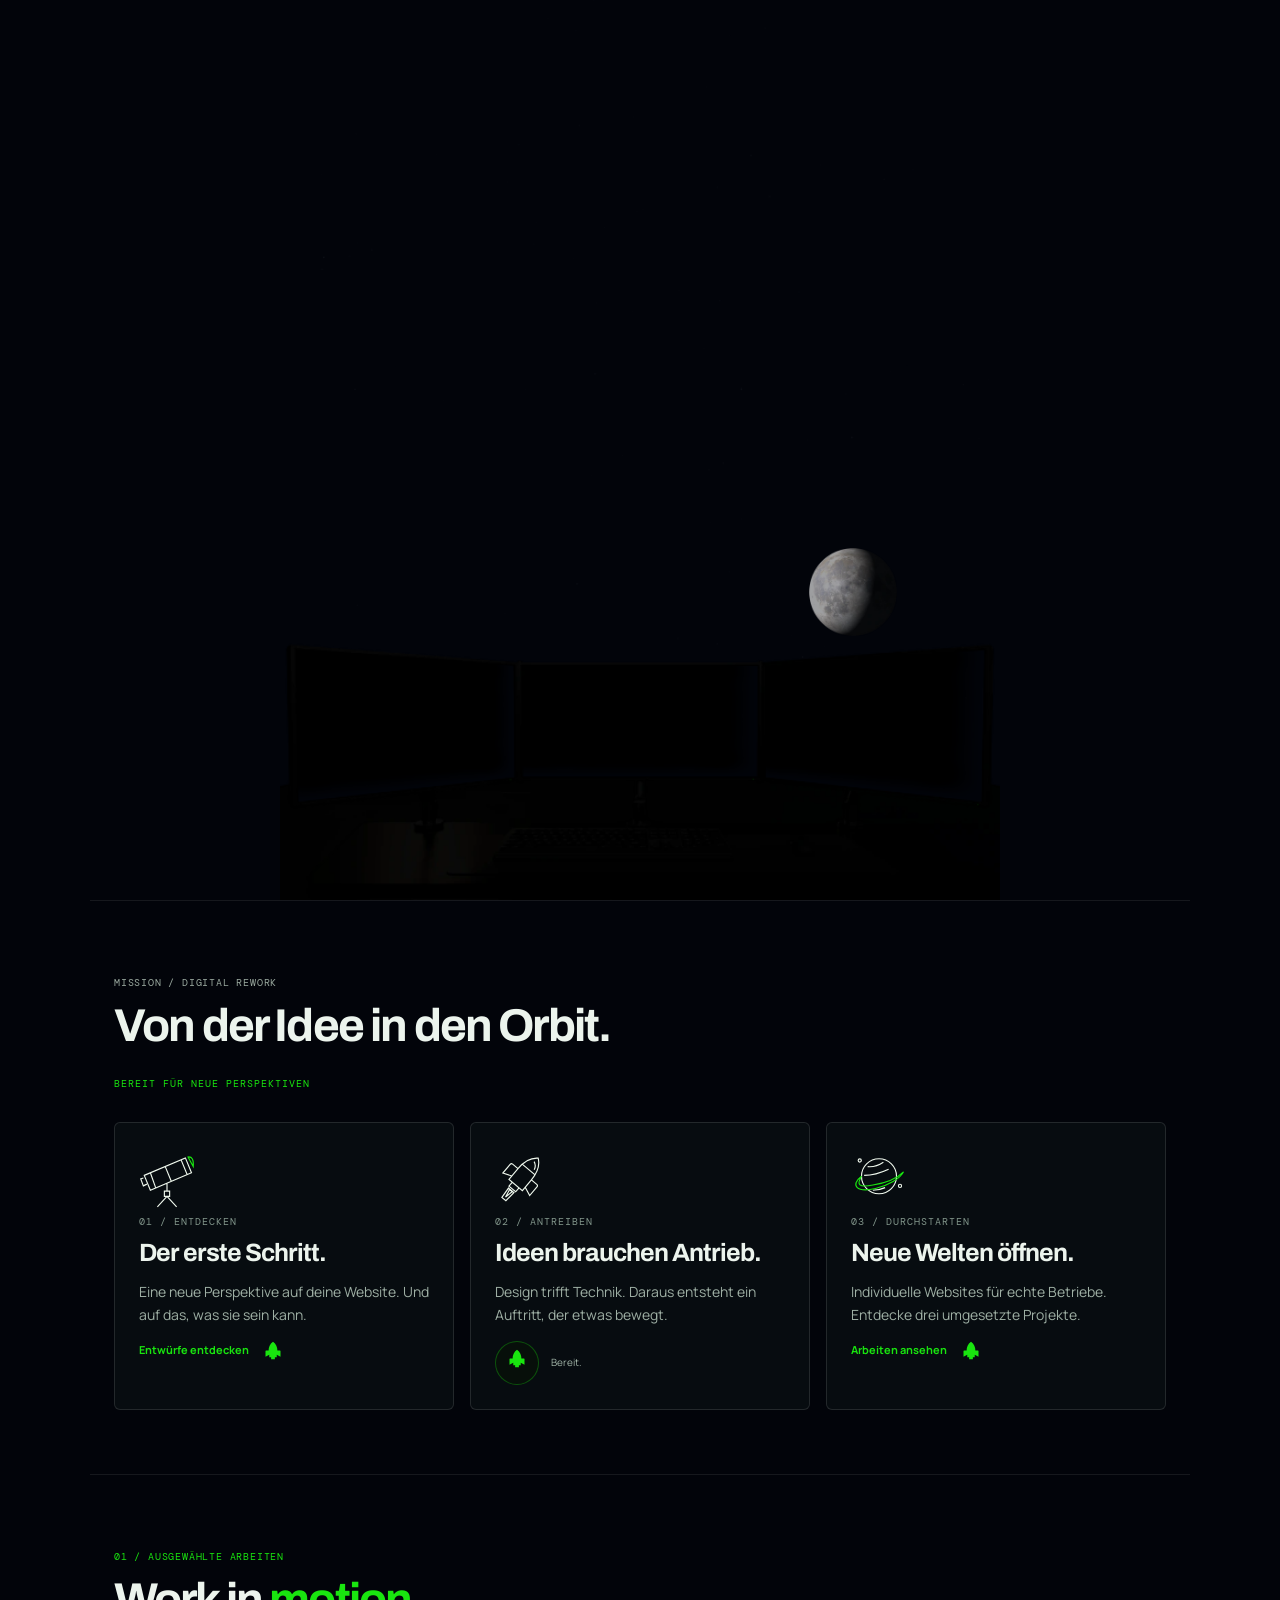
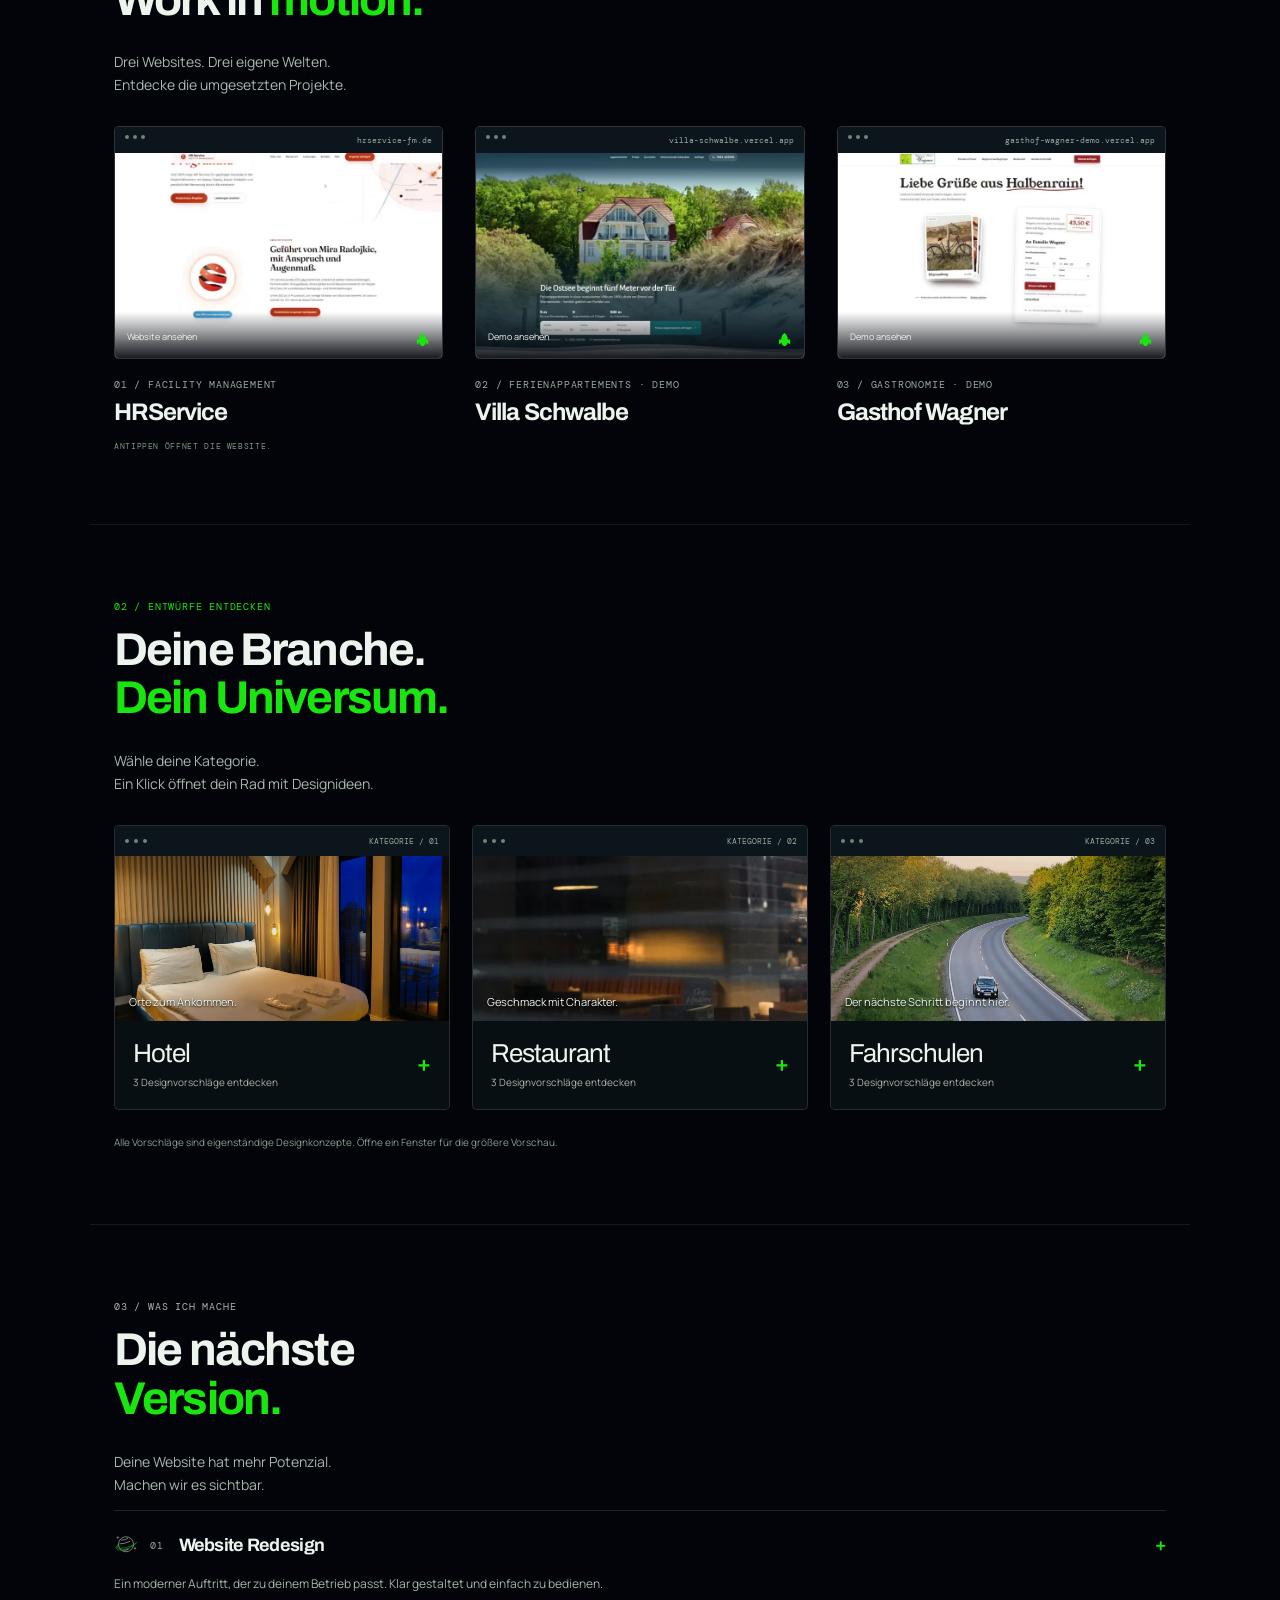
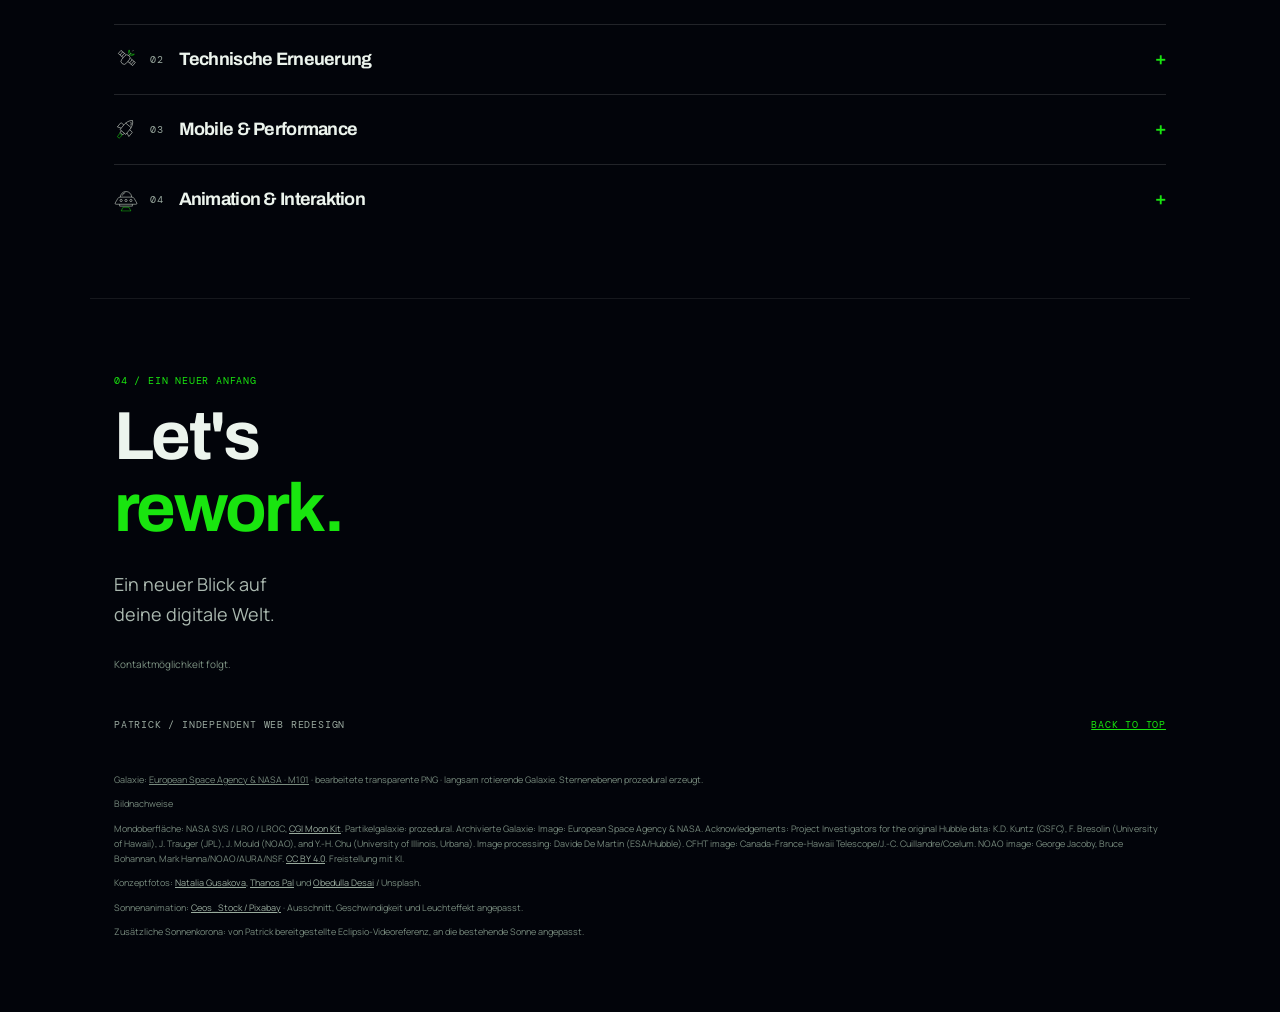
==== commit 0237cd2e: "Fix repeated iPhone Safari load crashes with an independent flat compositor" ====
--- a/iphone.html
+++ b/iphone.html
@@ -1,106 +1,47 @@
-<!DOCTYPE html>
-
-<html lang="de"><head>
-<meta content="text/html; charset=utf-8" http-equiv="content-type"/>
-<meta charset="utf-8"/>
-<meta content="width=device-width,initial-scale=1" name="viewport"/>
-<meta content="#0c0d12" name="theme-color"/>
-<meta content="Patrick — Webdesign und Redesign. Neue Perspektiven für bestehende Websites. Entdecke drei ausgewählte Projekte." name="description"/>
-<title>Patrick / Digital Rework — iPhone</title>
-<link href="assets/css/fonts.css" rel="stylesheet"/><link href="assets/css/studio.css" rel="stylesheet"/><link href="assets/css/missions.css" rel="stylesheet"/><link href="assets/css/workstation.css" rel="stylesheet"/><script defer="True" src="assets/js/comparison.js"></script><link href="assets/css/flightdeck.css" rel="stylesheet"/><link href="assets/css/scene.css" rel="stylesheet"/><script defer src="assets/js/scene-lighting.js"></script><script defer src="assets/js/scene.js"></script><script defer src="assets/js/workstation-power.js"></script><script defer="True" src="assets/js/media.js"></script><script defer="True" src="assets/js/space.js"></script><script defer="True" src="assets/js/categories.js"></script><script defer="True" src="assets/js/missions.js"></script><link href="assets/css/refinements.css" rel="stylesheet"/><link rel="stylesheet" href="assets/css/iphone.css"></head>
-<body class="theme-star studio-final iphone-edition">
-<svg aria-hidden="true" class="space-symbols" xmlns="http://www.w3.org/2000/svg"><defs>
-<filter id="matrix-laser-green" color-interpolation-filters="sRGB" x="0" y="0" width="100%" height="100%"><feColorMatrix type="matrix" values="0 .1091703 0 0 0  0 1 0 0 0  0 .0655022 0 0 0  0 0 0 1 0"/></filter>
-<filter id="keyboard-violet" color-interpolation-filters="sRGB" x="0" y="0" width="100%" height="100%"><feColorMatrix type="matrix" values=".1705 .659 .1705 0 0  .3335 .333 .3335 0 0  .0155 .969 .0155 0 0  0 0 0 1 0"/></filter>
-<symbol id="icon-planet" viewBox="0 0 64 68">
-<circle cx="32" cy="32" r="20"/><path d="M19 21q9 1 18-5M15 31q13 0 28-7M25 48q7 0 14-3"/>
-<path class="icon-light" d="M12 32C-1 42 6 51 28 46c14-3 29-12 32-19-8 8-22 13-35 15-16 3-19 0-13-10z"/>
-<circle cx="10" cy="14" r="1.8"/><circle cx="56" cy="43" r="1.8"/>
-</symbol>
-<symbol id="icon-rocket-body" viewBox="0 0 64 68">
-<path d="M32 5C25 10 22 20 22 29v16h20V29C42 20 39 10 32 5zM22 29h-8q-2 0-2 2v13l10-4m20-11h8q2 0 2 2v13l-10-4M22 22h20M27 45v6h10v-6M31 11q5 2 6 7"/>
-</symbol>
-<symbol id="icon-rocket" viewBox="0 0 64 68">
-<g transform="rotate(40 32 32)"><use href="#icon-rocket-body"/><path class="icon-light" d="M28 53q4 1 8 0l-1 11h-6z"/></g>
-</symbol>
-<symbol id="icon-signal" viewBox="0 0 64 68">
-<g transform="rotate(40 32 34)"><rect x="24" y="22" width="16" height="28" rx="8"/><path d="M24 36H7V25h17m16 11h17V25H40M13 25v11m6-11v11m27-11v11m6-11v11M32 22v-8M32 7V4"/><path class="icon-light" d="M23 10q9 10 18 0C39 22 25 22 23 10z"/></g>
-</symbol>
-<symbol id="icon-ufo" viewBox="0 0 64 68">
-<path d="M17 29a15 15 0 0 1 30 0M22 25q2-7 8-8M16 29h32q4 0 6 4l7 12q1 3-3 3H6q-4 0-3-3l7-12q2-4 6-4zM15 48v5h34v-5"/><circle cx="19" cy="38" r="3"/><circle cx="32" cy="38" r="3"/><circle cx="45" cy="38" r="3"/><path class="icon-light" d="M24 56h16l5 10H19z"/>
-</symbol>
-<symbol id="icon-telescope" viewBox="0 0 64 68">
-<path d="M6 31l47-20 7 17-47 20zM48 13l7 17M30 21l7 17M13 28l6 17M5 34l-3 1 3 8 4-2M32 40v9m-3 0h6v6h-6zM32 55 21 67m11-12 11 12"/><path class="icon-light" d="M56 10q7-1 6 11z"/>
-</symbol>
-<symbol id="icon-launch-filled" viewBox="0 0 32 32"><path d="M16 1c-5 3-7 9-7 14H5q-1 0-1 1v9l6-3v4h3v3h6v-3h3v-4l6 3v-9q0-1-1-1h-4C23 10 21 4 16 1z"/></symbol>
-</defs></svg>
-<div aria-hidden="true" class="space-background"><div class="galaxy-position"><picture class="scene-picture"><source media="(max-width:760px)" srcset="assets/scene/mobile/galaxy.webp"><img alt="" class="round-galaxy" height="1515" src="assets/scene/galaxy.webp" width="1936"/></picture></div></div>
-<a class="skip-link" href="#arbeiten">Zu den Projekten</a>
-<div class="page-shell" id="top">
-<main>
-<section aria-labelledby="hero-title" class="hero solar-window comparison-ready immersive-hero" data-power="night" data-comparison-hidden="true" style="--reveal:0%;">
-<div aria-hidden="true" class="hero-old" style="clip-path:inset(0 100% 0 0);">
-<div class="legacy-site">
-<div class="legacy-masthead"><span>PATRICK's</span><strong>Webdesign &amp; Internet-Service</strong><small>Ihre Homepage aus einer Hand. Seit 2006.</small></div>
-<div class="legacy-ticker">+++ Herzlich Willkommen auf meiner Internetseite! +++</div>
-<div class="legacy-columns">
-<aside class="legacy-menu"><b>Navigation</b><span>Startseite</span><span>Über mich</span><span>Leistungen</span><span>Referenzen</span><span>Gästebuch</span><span>Kontakt</span><div class="legacy-badge">BEST VIEWED<br/>1024 × 768</div><small>Letztes Update:<br/>14.03.2008</small></aside>
-<div class="legacy-content"><small>STARTSEITE &gt; WILLKOMMEN</small><h2>Webdesign.<br/>Ganz nach<br/>Ihren Wünschen.</h2><hr/><p>Wir begrüßen Sie recht herzlich auf unserer Homepage!</p><p>Sie sind auf der Suche nach einem kompetenten Partner für Ihren Internetauftritt? Dann sind Sie hier genau richtig.</p><div class="legacy-placeholder"><span>▧</span> Bild wird geladen…</div><div class="legacy-construction">⚒ Diese Seite befindet sich im Aufbau.</div><p class="legacy-more">&gt;&gt; Hier geht es zu unseren Leistungen &lt;&lt;</p></div>
-<aside class="legacy-news"><b>+++ NEWS +++</b><p>Eine neue Homepage ist in Planung.</p><p>Schauen Sie bald wieder vorbei!</p><div>Sie sind Besucher Nr.<br/><strong>0001284</strong></div></aside>
-</div>
-<div class="legacy-bottom">© 2008 Patrick Webdesign · Alle Rechte vorbehalten.<br/><small>Bewusst veralteter Beispielentwurf</small></div>
-</div><div class="legacy-dust"></div>
-</div>
-<div class="hero-new" style="clip-path:none;">
-
-<div class="workstation-stage scene-stage scene-paused" data-coordinate-system="2560x1440" data-power="night" data-desk-edge="bottom">
-<script type="application/json" id="scene-geometry">{"canvas":[2560,1440],"overscan_canvas":[4096,1440],"crop_x":768,"method":"Single consistent pinhole camera; measured platform VP; physically modeled replacement objects","platform_vanishing_point":[1280.0,738.2085120031946],"principal_point":[1280.0,785.0],"focal_pixels":1750.0,"original_platform_reference_vp":[1280.0,721.0],"monitor_setup":{"eye_above_center_m":0.05000004768371591,"outer_yaw_degrees":45,"front_view":true,"shared_vertical_hinges":true},"horizontal_fov_degrees":72.36560815488484,"camera":{"location":[0.0,-1.2300000190734863,1.2000000476837158],"forward":[0.0,0.9996427297592163,-0.026728440076112747],"right":[1.0,-0.0,0.0],"up":[0.0,0.026728440076112747,0.9996427297592163],"height_m":1.2000000476837158,"pitch_degrees":1.53160923635574,"yaw_degrees":0.0},"assumptions":["Focal length and metric scale chosen explicitly; no claim of recovering a unique original camera.","Original floor VP about1280/721 retained as a reference. Explicit frontal POV5cm above monitor center overrides the initial approximate sketch calibration.","All desk, peripherals, monitor planes, mounts and floor are newly modeled in this same coordinate system."],"screens":[{"id":"projects","quad":[[16.25281,523.58042],[816.37305,580.55028],[819.26331,989.83924],[26.95367,1079.99605]],"width":800,"height":420,"world_corners":[[-0.9718793034553528,0.12072266638278961,1.3650000095367432],[-0.4853898286819458,0.6072121262550354,1.3650000095367432],[-0.4853898286819458,0.6072121262550354,0.934999942779541],[-0.9718793034553528,0.12072266638278961,0.934999942779541]],"pose":{"center":[-0.7429181039333344,0.37825094163417816,1.15],"yaw_degrees":45,"top_tilt_degrees":0},"bezel_world_corners":[[-0.9716671485804234,0.10283284942877702,1.3775],[-0.4675000117279332,0.6069999862812671,1.3775],[-0.4675000117279332,0.6069999862812671,0.9224999999999999],[-0.9716671485804234,0.10283284942877702,0.9224999999999999]]},{"id":"textmode","quad":[[848.36475,581.62574],[1711.63525,581.62574],[1708.96265,988.13344],[851.03735,988.13344]],"width":800,"height":420,"world_corners":[[-0.45500001311302185,0.6197999715805054,1.3650000095367432],[0.45500001311302185,0.6197999715805054,1.3650000095367432],[0.45500001311302185,0.6197999715805054,0.934999942779541],[-0.45500001311302185,0.6197999715805054,0.934999942779541]],"pose":{"center":[0,0.64,1.15],"yaw_degrees":0,"top_tilt_degrees":0},"bezel_world_corners":[[-0.46750001311302186,0.607,1.3775],[0.46750001311302186,0.607,1.3775],[0.46750001311302186,0.607,0.9224999999999999],[-0.46750001311302186,0.607,0.9224999999999999]]},{"id":"coming-soon","quad":[[1743.62695,580.55028],[2543.74707,523.58042],[2533.04639,1079.99605],[1740.73682,989.83924]],"width":800,"height":420,"world_corners":[[0.4853898286819458,0.6072121262550354,1.3650000095367432],[0.9718793034553528,0.12072266638278961,1.3650000095367432],[0.9718793034553528,0.12072266638278961,0.934999942779541],[0.4853898286819458,0.6072121262550354,0.934999942779541]],"pose":{"center":[0.7429181039333344,0.37825094163417816,1.15],"yaw_degrees":-45,"top_tilt_degrees":0},"bezel_world_corners":[[0.4675000117279332,0.6069999862812671,1.3775],[0.9716671485804234,0.10283284942877702,1.3775],[0.9716671485804234,0.10283284942877702,0.9224999999999999],[0.4675000117279332,0.6069999862812671,0.9224999999999999]]}],"table_quad":[[277.99988,1155.00019],[2284.0,1155.00019],[2490.0,1378.0003],[68.0,1378.0003]],"table_outline":[[277.99988,1155.00019],[2284.0,1155.00019],[2285.36011,1155.03145],[2286.69214,1155.12522],[2288.0,1155.28145],[2289.28711,1155.50013],[2290.55664,1155.78144],[2291.8125,1156.12515],[2293.05786,1156.53147],[2294.29639,1157.00017],[2295.53125,1157.53138],[2296.76611,1158.12515],[2298.00464,1158.78144],[2299.25,1159.5002],[2300.50586,1160.28143],[2301.77539,1161.12519],[2303.0625,1162.03141],[2304.37036,1163.00014],[2305.70239,1164.03144],[2307.0625,1165.12514],[2308.45361,1166.28145],[2309.87964,1167.50018],[2311.34351,1168.7814],[2312.84961,1170.12518],[2314.40039,1171.53135],[2316.0,1173.00015],[2489.99976,1346.00013],[2491.11084,1347.77473],[2491.94751,1349.591],[2492.51758,1351.43972],[2492.82886,1353.31044],[2492.88794,1355.19314],[2492.70288,1357.07834],[2492.28125,1358.95564],[2491.62964,1360.81512],[2490.75586,1362.6467],[2489.66748,1364.44073],[2488.37134,1366.18669],[2486.875,1367.87526],[2485.18579,1369.4959],[2483.31201,1371.03895],[2481.25977,1372.49436],[2479.03711,1373.85217],[2476.65088,1375.10199],[2474.10938,1376.23468],[2471.41919,1377.23946],[2468.58789,1378.10667],[2465.62305,1378.82641],[2462.53174,1379.38849],[2459.32178,1379.78308],[2456.0,1380.00028],[101.99994,1380.00028],[98.31909,1379.94297],[94.78064,1379.77286],[91.39264,1379.49051],[88.16223,1379.09733],[85.09644,1378.59502],[82.20306,1377.98471],[79.48944,1377.26735],[76.96295,1376.44461],[74.6308,1375.51783],[72.50061,1374.48804],[70.57953,1373.35671],[68.875,1372.12525],[67.39447,1370.79465],[66.1452,1369.3666],[65.13495,1367.84198],[64.37036,1366.2224],[63.85956,1364.50907],[63.60938,1362.70339],[63.62762,1360.80638],[63.92126,1358.81962],[64.49817,1356.74428],[65.36517,1354.58176],[66.53003,1352.33337],[68.00006,1350.00027],[247.0,1173.00015],[248.5896,1171.07215],[250.11163,1169.28499],[251.57227,1167.63296],[252.97687,1166.11125],[254.33112,1164.71461],[255.64069,1163.43766],[256.91113,1162.2753],[258.14819,1161.22246],[259.35742,1160.27362],[260.54468,1159.42371],[261.71533,1158.6678],[262.875,1158.0002],[264.02954,1157.41596],[265.18457,1156.90998],[266.3457,1156.47675],[267.51855,1156.11129],[268.70874,1155.80841],[269.922,1155.56268],[271.1637,1155.36909],[272.43982,1155.22234],[273.75586,1155.11737],[275.11768,1155.04868],[276.53027,1155.01145],[277.99988,1155.00019]],"sun_world":[-2.6777143478393555,4.811202526092529,2.660764455795288],"sun_image":[499.0,312.00005],"galaxy_world":[1.9639999866485596,5.781932830810547,1.5527080297470093],"galaxy_image":[1771.0,650.0001],"object_categories":{"1":"floor","2":"smoked glass","3":"hardware/mounts","4":"mousepad","5":"keyboard","6":"mouse","7":"legends","10":"live display aperture"},"matrix_surfaces":[{"name":"top","quad":[[269.81348,1155.00019],[2289.45239,1155.00019],[2830.60522,1378.43606],[-271.73279,1378.43606]],"width":1920,"height":580.8171171639976,"offset":0},{"name":"round-0","quad":[[-271.73279,1378.43606],[2830.60522,1378.43606],[2832.04517,1379.35568],[-273.17377,1379.35568]],"width":1920,"height":1.036954494487904,"offset":580.8171171639976},{"name":"round-1","quad":[[-273.17377,1379.35568],[2832.04517,1379.35568],[2833.25244,1380.78128],[-274.38202,1380.78128]],"width":1920,"height":1.036954494487904,"offset":581.8540716584855},{"name":"round-2","quad":[[-274.38202,1380.78128],[2833.25244,1380.78128],[2834.04199,1382.49568],[-275.17206,1382.49568]],"width":1920,"height":1.036954494487904,"offset":582.8910261529734},{"name":"round-3","quad":[[-275.17206,1382.49568],[2834.04199,1382.49568],[2834.29199,1384.23661],[-275.42227,1384.23661]],"width":1920,"height":1.036954494487904,"offset":583.9279806474613},{"name":"front","quad":[[-275.42227,1384.23661],[2834.29199,1384.23661],[2833.10864,1433.62054],[-274.23804,1433.62054]],"width":1920,"height":30.806800931033397,"offset":584.9649351419491}],"table_depth_m":0.041,"mouse_contact":{"base_z":0.754,"pad_top_z":0.754,"gap_m":0,"method":"Physical shell on matte mat, real Cycles contact shadows"},"bezel_join_error_m":1.37884772080249e-08,"foreground_native_left":-768,"foreground_size":[4096,1440],"foreground_visible_bbox":[2,503,4096,1440],"floor_crop_y":1002,"light_crop_y":440,"render_engine":"Blender 4.2 / Cycles CPU, 32 samples, denoising, AgX","assets":{"glass-mask-mobile.webp":"7c8214de21563239ad8cfe4e1b0eae79445191339cd373e4678cad05be1b0948","glass-mask.webp":"2809228b2170ae0d7baa11a5c4868beed20dcb3c833e3ddf2a201e7ba2537d0e","keyboard-legends-mobile.webp":"b372fbc65845bcd87195a2edb29aff4ce7e5368d75b1ac1cb49f32f86f1b6493","keyboard-legends.webp":"e2f1b3f3f66a9dc81abe91397f8c882db5771b9897a676edc121585d3786bcaa","keyboard-mask.webp":"4f5d38479d22841e6065e46f3ba70211316495cf4fb27552f24cee5930047458","light-flare-mobile.webp":"93c3ac6628efea0db219c8b0ae33d6858a64df119bba5e85c5633ced84dadfea","light-flare.webp":"4cb76e8786be68d222a3d84a03a12847bc37659671acb5c3007c483829e6f72c","light-galaxy-mobile.webp":"295233a57a54ff733694307a1e609460facc77296594cd0995b85e2ac0db9fda","light-galaxy.webp":"3f1aeb6e81562b7be02157eb07baac53d0c5cfb92c3dcb02a8d5b40fc6b82d26","light-sun-mobile.webp":"c6f44f5bfccb185a0080d29a53f0172a501b68d6642fb89f847547202e59c6eb","light-sun.webp":"7750227cc1107033d4f9c2efe2632b071b7e51a21bffa310f4b54de8a6cc8ab8","moon-mobile.webp":"256182b6707efdd62026f4a50a0672cdf5ccf811319b83e9d04361a6541b1e58","moon.webp":"bacd11a50fe7c9c3539ab984e3a48aa444c980f57370d1a4a6a8af4d8b6f90f6","mouse-mask.webp":"bb25daa9e84457c3e8f12054854280fc44f6a6eb9482b2462ae917835f07cc97","pad-mask.webp":"0c8e83937c896ecdecbbf71807cc075c2addbe3f88fc6282823a983940019ee9","particle-0.webp":"e76f9793a40469208541c29ae3463c3e1e9b638589f5881817020710fae0a20d","particle-1.webp":"f38e28e9d74f9754a28e2f72c33e867d058d1047adc9934fcdae6d4f2954e47f","particle-2.webp":"056a0126ce8051b4f5c4b0783d16a01a1df367550662202b3a2a186e4d8cb311","particle-3.webp":"44e4d0adb3bf5755b2308fb873ec2fe50e2e0f73401ae2a2f896fa7b817fc05c","particle-4.webp":"26720176c982370ee93a6648dfe29cc0f08437e69b4eb51e404d1dfb6fda1e73","particle-5.webp":"9d73aebe711759e1f942d0799364e2b043b3914d6844679ce52462f68ea67037","platform-mobile.webp":"51534c253f3ae89907008ff099eec1b042a22744bfaaaae280ce3aee9f4f79f2","platform.webp":"6203373dde50c155336064b563382cbf4176cf77f7651bb4373a72f118ef1721","workstation-mobile.webp":"204377cc78b6576cf6ec71e67e06405cf45c877ddf6e11a948020cf37aabad8e","workstation.webp":"0696c5a05157e908712758e69c0f4d4810fedde0b2c8289787a8669542722956"}}</script>
-<div class="scene-native seated-native">
-<picture class="scene-picture"><source media="(max-width:760px)" srcset="assets/scene/seated/moon-mobile.webp"><img class="scene-moon" src="assets/scene/seated/moon.webp" width="1024" height="1024" alt="Detaillierter Mond im schwachen reflektierten Licht"></picture>
-<div class="scene-floor" aria-hidden="true"><picture class="scene-picture"><source media="(max-width:760px)" srcset="assets/scene/seated/platform-mobile.webp"><img class="scene-platform" src="assets/scene/seated/platform.webp" width="4096" height="438" alt="" draggable="false" decoding="async"></picture></div>
-
-<div role="button" aria-label="Sonne aktivieren und Arbeitsstation einschalten" tabindex="0" class="white-halo sun-stage scene-sun"><div class="solar-aura"></div><video class="sun-video" loop="" muted="muted" playsinline="" poster="assets/images/sun-poster.jpg" preload="none" tabindex="-1"><source media="(max-width:760px)" src="assets/video/sun-smooth-mobile.mp4" type="video/mp4"/><source src="assets/video/sun-smooth-desktop.mp4" type="video/mp4"/></video><div class="solar-corona-layer"><img alt="" class="solar-corona-plate" height="512" src="assets/images/sun-corona.webp" width="512"/><video class="solar-corona-video" height="512" loop="" muted="" playsinline="" preload="none" tabindex="-1" width="512"><source media="(max-width:760px)" src="assets/video/sun-corona-smooth-mobile.mp4" type="video/mp4"/><source src="assets/video/sun-corona-smooth-desktop.mp4" type="video/mp4"/></video></div></div>
-
-<div class="scene-brand"><h1 class="scene-title" id="hero-title"><span>DIGITAL</span> <span class="outline">REWORK</span><b>.</b></h1></div>
+<!doctype html><html lang="de"><head><meta charset="utf-8"><meta name="viewport" content="width=device-width,initial-scale=1,viewport-fit=cover"><meta name="theme-color" content="#02040a"><meta name="description" content="Patrick — Webdesign und Redesign. Digital Rework für das iPhone."><title>Patrick / Digital Rework — iPhone</title><link rel="stylesheet" href="assets/css/fonts.css"><link rel="stylesheet" href="assets/css/iphone.css"><script defer src="assets/js/iphone-scene.js"></script><script defer src="assets/js/categories.js"></script></head><body class="iphone-edition"><svg aria-hidden="true" class="space-symbols" xmlns="http://www.w3.org/2000/svg"><defs>
 
 
-<picture class="scene-picture"><source media="(max-width:760px)" srcset="assets/scene/seated/workstation-mobile.webp"><img class="seated-foreground" src="assets/scene/seated/workstation.webp" width="4096" height="1440" alt="Räumlich abgestimmter Rauchglas-Schreibtisch mit drei eingedrehten Monitoren, Tastatur und Maus" draggable="false" fetchpriority="high"></picture>
-<picture class="scene-picture"><source media="(max-width:760px)" srcset="assets/scene/seated/keyboard-legends-mobile.webp"><img class="seated-legends" src="assets/scene/seated/keyboard-legends.webp" width="2560" height="1440" alt="" aria-hidden="true" draggable="false"></picture>
-<div class="scene-monitor-assembly">
-
-<div class="scene-screen scene-projects" data-screen="projects" role="region" aria-label="HRService und Gasthof Wagner"><div class="scene-carousel"><a class="scene-project-slide is-active" href="https://www.hrservice-fm.de/" data-project-slide="0" aria-label="HRService: Website öffnen" aria-hidden="false" tabindex="0"><picture class="scene-picture"><source media="(max-width:760px)" srcset="assets/scene/mobile/hrservice.webp"><img class="scene-project-poster" src="previews/hrservice.jpg" alt="" aria-hidden="true"></picture><video data-project-video="hrservice" muted playsinline loop preload="none" aria-label="Bildschirmaufnahme HRService"><source src="assets/video/hrservice.mp4" type="video/mp4"></video><span class="scene-project-caption"><span><strong>HRService</strong></span><span aria-hidden="true">↗</span></span></a><a class="scene-project-slide" href="https://gasthof-wagner-demo.vercel.app/" data-project-slide="1" aria-label="Gasthof Wagner: Website öffnen" aria-hidden="true" tabindex="-1"><picture class="scene-picture"><source media="(max-width:760px)" srcset="assets/scene/mobile/wagner.webp"><img class="scene-project-poster" src="previews/wagner.jpg" alt="" aria-hidden="true"></picture><video data-project-video="wagner" muted playsinline loop preload="none" aria-label="Bildschirmaufnahme Gasthof Wagner"><source src="assets/video/wagner.mp4" type="video/mp4"></video><span class="scene-project-caption"><span><strong>Gasthof Wagner</strong></span><span aria-hidden="true">↗</span></span></a><div class="scene-project-dots" aria-label="Projekt wählen"><button type="button" data-show-project="0" aria-label="HRService anzeigen" aria-pressed="true"><span></span></button><button type="button" data-show-project="1" aria-label="Gasthof Wagner anzeigen" aria-pressed="false"><span></span></button></div></div></div>
-<div class="scene-screen scene-villa" data-screen="coming-soon" role="region" aria-label="Villa Schwalbe – Vorschau bei Hover"><a class="scene-project-slide scene-recording is-active" href="https://villa-schwalbe.vercel.app/" aria-label="Villa Schwalbe: Website öffnen"><picture class="scene-picture"><source media="(max-width:760px)" srcset="assets/scene/mobile/villa.webp"><img class="scene-project-poster" src="previews/villa.jpg" alt="" aria-hidden="true"></picture><video data-project-video="villa" muted playsinline loop preload="none" aria-label="Bildschirmaufnahme Villa Schwalbe"><source src="assets/video/villa.mp4" type="video/mp4"></video><span class="scene-project-caption"><span><strong>Villa Schwalbe</strong></span><span aria-hidden="true">↗</span></span></a></div>
-<div class="scene-screen scene-detective" data-screen="textmode" role="img" aria-label="Vorschau der Detektivseite: Ermittlertafel mit roten Fäden"><picture class="scene-picture"><source media="(max-width:760px)" srcset="assets/scene/mobile/detective.webp"><img src="previews/detective.webp" width="1672" height="941" alt="Ermittlerbüro mit beleuchteter Pinnwand, Fotografien und roten Verbindungen" draggable="false"></picture></div>
-</div>
-
-
-<div class="table-flow-mask" data-matrix-method="vector-c" aria-hidden="true"></div>
-
-<button hidden class="scene-control" data-control-id="button-red" type="button" aria-label="Steuerknopf Rot" style="left:2207px;top:1166px;width:164px;height:103px"><img src="assets/scene/button-red.webp" width="164" height="103" alt="" draggable="false"></button><button hidden class="scene-control" data-control-id="button-orange" type="button" aria-label="Steuerknopf Orange" style="left:223px;top:1159px;width:159px;height:101px"><img src="assets/scene/button-orange.webp" width="159" height="101" alt="" draggable="false"></button><button hidden class="scene-control" data-control-id="button-green" type="button" aria-label="Steuerknopf Grün" style="left:353px;top:1283px;width:148px;height:102px"><img src="assets/scene/button-green.webp" width="148" height="102" alt="" draggable="false"></button>
-
-<span class="sr-only scene-control-status" role="status" aria-live="polite"></span>
-</div></div>
-<div class="scene-mobile-intro"><h2>DIGITAL <span>REWORK.</span></h2><a class="hero-action" href="#arbeiten">Arbeiten ↘</a></div>
-</div>
-<div aria-hidden="true" class="comparison-overlay"></div>
-<div aria-describedby="compare-help" aria-label="Alte und neue Website vergleichen" aria-orientation="horizontal" aria-valuemax="100" aria-valuemin="0" aria-valuenow="0" aria-valuetext="0 Prozent alter Entwurf links, 100 Prozent neues Design rechts." class="compare-handle" role="slider" tabindex="0"><span aria-hidden="true">‹<i></i>›</span><small aria-hidden="true">ZIEHEN</small></div>
-<div aria-hidden="true" class="compare-labels"><span>VORHER <i>Verstaubt &amp; veraltet</i></span><span>DEIN NEUES DESIGN <i>Eine neue Dimension</i></span></div>
-<p class="sr-only" id="compare-help">Ziehe den Regler nach links oder rechts. Mit den Pfeiltasten verschieben, mit Pos1 das neue Design und mit Ende den alten Entwurf vollständig ansehen.</p>
-</section>
-<section class="mission-section" aria-labelledby="mission-title" id="mission"><div class="mission-heading"><div><p class="mono">MISSION / DIGITAL REWORK</p><h2 id="mission-title">Von der Idee in den Orbit.</h2></div><span class="mission-live mono">Bereit für neue Perspektiven</span></div><div class="mission-grid">
-<article class="mission-card"><svg aria-hidden="true" class="mission-illustration reference-icon" viewBox="0 0 64 68"><use href="#icon-telescope"/></svg><span class="mission-index mono">01 / ENTDECKEN</span><h3>Der erste Schritt.</h3><p>Eine neue Perspektive auf deine Website. Und auf das, was sie sein kann.</p><a class="mission-link" href="#kategorien">Entwürfe entdecken <span aria-hidden="true" class="rocket-mark"><svg viewBox="0 0 32 32"><g class="rocket-flame"><path d="M12 27q1 7 4 12 3-5 4-12z"/><path class="flame-core" d="M14 27l2 7 2-7z"/></g><use href="#icon-launch-filled"/></svg></span></a></article>
-<article class="mission-card mission-engine"><svg aria-hidden="true" class="mission-illustration reference-icon" viewBox="0 0 64 68"><g transform="rotate(40 32 32)"><g class="move-exhaust"><path class="engine-plume" d="M28 53q4 1 8 0l-1 13h-6z"/><path class="engine-plume-core" d="M30 53h4l-2 10z"/></g><use href="#icon-rocket-body"/></g></svg><span class="mission-index mono">02 / ANTREIBEN</span><h3>Ideen brauchen Antrieb.</h3><p>Design trifft Technik. Daraus entsteht ein Auftritt, der etwas bewegt.</p><div class="engine-controls"><button aria-label="Antrieb starten" class="engine-trigger" type="button" aria-pressed="false"><span aria-hidden="true" class="rocket-mark"><svg viewBox="0 0 32 32"><g class="rocket-flame"><path d="M12 27q1 7 4 12 3-5 4-12z"/><path class="flame-core" d="M14 27l2 7 2-7z"/></g><use href="#icon-launch-filled"/></svg></span></button><span class="engine-status" role="status">Bereit.</span></div></article>
-<article class="mission-card"><svg aria-hidden="true" class="mission-illustration reference-icon" viewBox="0 0 64 68"><use href="#icon-planet"/></svg><span class="mission-index mono">03 / DURCHSTARTEN</span><h3>Neue Welten öffnen.</h3><p>Individuelle Websites für echte Betriebe. Entdecke drei umgesetzte Projekte.</p><a class="mission-link" href="#arbeiten">Arbeiten ansehen <span aria-hidden="true" class="rocket-mark"><svg viewBox="0 0 32 32"><g class="rocket-flame"><path d="M12 27q1 7 4 12 3-5 4-12z"/><path class="flame-core" d="M14 27l2 7 2-7z"/></g><use href="#icon-launch-filled"/></svg></span></a></article>
-</div></section>
-<section aria-labelledby="work-title" class="work-section section-pad solar-window" id="arbeiten">
-<div class="section-head"><div><p class="mono section-number">01 / AUSGEWÄHLTE ARBEITEN</p><h2 id="work-title">Work in <em>motion.</em></h2></div><p>Drei Websites. Drei eigene Welten.<br/> Hier laufen die echten Bildschirmaufnahmen.</p></div>
+<symbol id="icon-planet" viewbox="0 0 64 68">
+<circle cx="32" cy="32" r="20"></circle><path d="M19 21q9 1 18-5M15 31q13 0 28-7M25 48q7 0 14-3"></path>
+<path class="icon-light" d="M12 32C-1 42 6 51 28 46c14-3 29-12 32-19-8 8-22 13-35 15-16 3-19 0-13-10z"></path>
+<circle cx="10" cy="14" r="1.8"></circle><circle cx="56" cy="43" r="1.8"></circle>
+</symbol>
+<symbol id="icon-rocket-body" viewbox="0 0 64 68">
+<path d="M32 5C25 10 22 20 22 29v16h20V29C42 20 39 10 32 5zM22 29h-8q-2 0-2 2v13l10-4m20-11h8q2 0 2 2v13l-10-4M22 22h20M27 45v6h10v-6M31 11q5 2 6 7"></path>
+</symbol>
+<symbol id="icon-rocket" viewbox="0 0 64 68">
+<g transform="rotate(40 32 32)"><use href="#icon-rocket-body"></use><path class="icon-light" d="M28 53q4 1 8 0l-1 11h-6z"></path></g>
+</symbol>
+<symbol id="icon-signal" viewbox="0 0 64 68">
+<g transform="rotate(40 32 34)"><rect height="28" rx="8" width="16" x="24" y="22"></rect><path d="M24 36H7V25h17m16 11h17V25H40M13 25v11m6-11v11m27-11v11m6-11v11M32 22v-8M32 7V4"></path><path class="icon-light" d="M23 10q9 10 18 0C39 22 25 22 23 10z"></path></g>
+</symbol>
+<symbol id="icon-ufo" viewbox="0 0 64 68">
+<path d="M17 29a15 15 0 0 1 30 0M22 25q2-7 8-8M16 29h32q4 0 6 4l7 12q1 3-3 3H6q-4 0-3-3l7-12q2-4 6-4zM15 48v5h34v-5"></path><circle cx="19" cy="38" r="3"></circle><circle cx="32" cy="38" r="3"></circle><circle cx="45" cy="38" r="3"></circle><path class="icon-light" d="M24 56h16l5 10H19z"></path>
+</symbol>
+<symbol id="icon-telescope" viewbox="0 0 64 68">
+<path d="M6 31l47-20 7 17-47 20zM48 13l7 17M30 21l7 17M13 28l6 17M5 34l-3 1 3 8 4-2M32 40v9m-3 0h6v6h-6zM32 55 21 67m11-12 11 12"></path><path class="icon-light" d="M56 10q7-1 6 11z"></path>
+</symbol>
+<symbol id="icon-launch-filled" viewbox="0 0 32 32"><path d="M16 1c-5 3-7 9-7 14H5q-1 0-1 1v9l6-3v4h3v3h6v-3h3v-4l6 3v-9q0-1-1-1h-4C23 10 21 4 16 1z"></path></symbol>
+</defs></svg><div class="page-shell"><main id="top"><section class="phone-hero" data-state="night" aria-labelledby="hero-title">
+<h1 id="hero-title" class="sr-only">Digital Rework — Patrick</h1>
+<canvas id="phone-scene" role="img" aria-label="Dunkle Workstation. Den Mond antippen, um die Sonne aufgehen zu lassen."></canvas>
+<button type="button" class="phone-moon" aria-label="Mond versenken und Sonne aufgehen lassen"><img src="assets/iphone/moon.webp" width="192" height="192" alt=""></button>
+<button type="button" class="phone-project-switch" aria-label="Linke Vorschau von HRService auf Gasthof Wagner wechseln" hidden></button>
+<a class="phone-villa" href="https://villa-schwalbe.vercel.app/" aria-label="Villa Schwalbe öffnen" hidden></a>
+<p class="sr-only" id="phone-status" role="status">Arbeitsstation ausgeschaltet.</p>
+<noscript><p class="no-script">Für die Einschaltsequenz bitte JavaScript aktivieren. Die Projekte findest du weiter unten.</p></noscript>
+</section><section aria-labelledby="mission-title" class="mission-section" id="mission"><div class="mission-heading"><div><p class="mono">MISSION / DIGITAL REWORK</p><h2 id="mission-title">Von der Idee in den Orbit.</h2></div><span class="mission-live mono">Bereit für neue Perspektiven</span></div><div class="mission-grid">
+<article class="mission-card"><svg aria-hidden="true" class="mission-illustration reference-icon" viewbox="0 0 64 68"><use href="#icon-telescope"></use></svg><span class="mission-index mono">01 / ENTDECKEN</span><h3>Der erste Schritt.</h3><p>Eine neue Perspektive auf deine Website. Und auf das, was sie sein kann.</p><a class="mission-link" href="#kategorien">Entwürfe entdecken <span aria-hidden="true" class="rocket-mark"><svg viewbox="0 0 32 32"><g class="rocket-flame"><path d="M12 27q1 7 4 12 3-5 4-12z"></path><path class="flame-core" d="M14 27l2 7 2-7z"></path></g><use href="#icon-launch-filled"></use></svg></span></a></article>
+<article class="mission-card mission-engine"><svg aria-hidden="true" class="mission-illustration reference-icon" viewbox="0 0 64 68"><g transform="rotate(40 32 32)"><g class="move-exhaust"><path class="engine-plume" d="M28 53q4 1 8 0l-1 13h-6z"></path><path class="engine-plume-core" d="M30 53h4l-2 10z"></path></g><use href="#icon-rocket-body"></use></g></svg><span class="mission-index mono">02 / ANTREIBEN</span><h3>Ideen brauchen Antrieb.</h3><p>Design trifft Technik. Daraus entsteht ein Auftritt, der etwas bewegt.</p><div class="engine-controls"><button aria-label="Antrieb starten" aria-pressed="false" class="engine-trigger" type="button"><span aria-hidden="true" class="rocket-mark"><svg viewbox="0 0 32 32"><g class="rocket-flame"><path d="M12 27q1 7 4 12 3-5 4-12z"></path><path class="flame-core" d="M14 27l2 7 2-7z"></path></g><use href="#icon-launch-filled"></use></svg></span></button><span class="engine-status" role="status">Bereit.</span></div></article>
+<article class="mission-card"><svg aria-hidden="true" class="mission-illustration reference-icon" viewbox="0 0 64 68"><use href="#icon-planet"></use></svg><span class="mission-index mono">03 / DURCHSTARTEN</span><h3>Neue Welten öffnen.</h3><p>Individuelle Websites für echte Betriebe. Entdecke drei umgesetzte Projekte.</p><a class="mission-link" href="#arbeiten">Arbeiten ansehen <span aria-hidden="true" class="rocket-mark"><svg viewbox="0 0 32 32"><g class="rocket-flame"><path d="M12 27q1 7 4 12 3-5 4-12z"></path><path class="flame-core" d="M14 27l2 7 2-7z"></path></g><use href="#icon-launch-filled"></use></svg></span></a></article>
+</div></section><section aria-labelledby="work-title" class="work-section section-pad solar-window" id="arbeiten">
+<div class="section-head"><div><p class="mono section-number">01 / AUSGEWÄHLTE ARBEITEN</p><h2 id="work-title">Work in <em>motion.</em></h2></div><p>Drei Websites. Drei eigene Welten.<br/> Entdecke die umgesetzten Projekte.</p></div>
 <div class="projects">
-<article class="project"><a aria-label="HRService Website öffnen" class="project-preview" href="https://www.hrservice-fm.de/"><div class="chrome"><span><i></i><i></i><i></i></span><span>hrservice-fm.de</span></div><video aria-label="Bildschirmaufnahme HRService" loop="" muted="muted" playsinline="" poster="previews/hrservice.jpg" preload="none"><source src="assets/video/hrservice.mp4" type="video/mp4"/></video><span class="view-project">Website ansehen <span aria-hidden="true" class="rocket-mark"><svg viewBox="0 0 32 32"><g class="rocket-flame"><path d="M12 27q1 7 4 12 3-5 4-12z"/><path class="flame-core" d="M14 27l2 7 2-7z"/></g><use href="#icon-launch-filled"/></svg></span></span></a><div class="project-meta"><div><span class="mono">01 / FACILITY MANAGEMENT</span><h3>HRService</h3></div></div></article>
-<article class="project"><a aria-label="Villa Schwalbe Demo öffnen" class="project-preview" href="https://villa-schwalbe.vercel.app/"><div class="chrome"><span><i></i><i></i><i></i></span><span>villa-schwalbe.vercel.app</span></div><video aria-label="Bildschirmaufnahme Villa Schwalbe" loop="" muted="muted" playsinline="" poster="previews/villa.jpg" preload="none"><source src="assets/video/villa.mp4" type="video/mp4"/></video><span class="view-project">Demo ansehen <span aria-hidden="true" class="rocket-mark"><svg viewBox="0 0 32 32"><g class="rocket-flame"><path d="M12 27q1 7 4 12 3-5 4-12z"/><path class="flame-core" d="M14 27l2 7 2-7z"/></g><use href="#icon-launch-filled"/></svg></span></span></a><div class="project-meta"><div><span class="mono">02 / FERIENAPPARTEMENTS · DEMO</span><h3>Villa Schwalbe</h3></div></div></article>
-<article class="project"><a aria-label="Gasthof Wagner Demo öffnen" class="project-preview" href="https://gasthof-wagner-demo.vercel.app/"><div class="chrome"><span><i></i><i></i><i></i></span><span>gasthof-wagner-demo.vercel.app</span></div><video aria-label="Bildschirmaufnahme Gasthof Wagner" loop="" muted="muted" playsinline="" poster="previews/wagner.jpg" preload="none"><source src="assets/video/wagner.mp4" type="video/mp4"/></video><span class="view-project">Demo ansehen <span aria-hidden="true" class="rocket-mark"><svg viewBox="0 0 32 32"><g class="rocket-flame"><path d="M12 27q1 7 4 12 3-5 4-12z"/><path class="flame-core" d="M14 27l2 7 2-7z"/></g><use href="#icon-launch-filled"/></svg></span></span></a><div class="project-meta"><div><span class="mono">03 / GASTRONOMIE · DEMO</span><h3>Gasthof Wagner</h3></div></div></article>
-</div><p class="video-play-hint mono">Vorschau beim Darüberfahren · Klick öffnet die Website</p>
-</section>
-<section aria-labelledby="category-title" class="category-section section-pad solar-window" id="kategorien">
+<article class="project"><a aria-label="HRService Website öffnen" class="project-preview" href="https://www.hrservice-fm.de/"><div class="chrome"><span><i></i><i></i><i></i></span><span>hrservice-fm.de</span></div><img alt="Bildschirmaufnahme HRService" height="800" loading="lazy" src="previews/hrservice.jpg" width="1280"/><span class="view-project">Website ansehen <span aria-hidden="true" class="rocket-mark"><svg viewbox="0 0 32 32"><g class="rocket-flame"><path d="M12 27q1 7 4 12 3-5 4-12z"></path><path class="flame-core" d="M14 27l2 7 2-7z"></path></g><use href="#icon-launch-filled"></use></svg></span></span></a><div class="project-meta"><div><span class="mono">01 / FACILITY MANAGEMENT</span><h3>HRService</h3></div></div></article>
+<article class="project"><a aria-label="Villa Schwalbe Demo öffnen" class="project-preview" href="https://villa-schwalbe.vercel.app/"><div class="chrome"><span><i></i><i></i><i></i></span><span>villa-schwalbe.vercel.app</span></div><img alt="Bildschirmaufnahme Villa Schwalbe" height="800" loading="lazy" src="previews/villa.jpg" width="1280"/><span class="view-project">Demo ansehen <span aria-hidden="true" class="rocket-mark"><svg viewbox="0 0 32 32"><g class="rocket-flame"><path d="M12 27q1 7 4 12 3-5 4-12z"></path><path class="flame-core" d="M14 27l2 7 2-7z"></path></g><use href="#icon-launch-filled"></use></svg></span></span></a><div class="project-meta"><div><span class="mono">02 / FERIENAPPARTEMENTS · DEMO</span><h3>Villa Schwalbe</h3></div></div></article>
+<article class="project"><a aria-label="Gasthof Wagner Demo öffnen" class="project-preview" href="https://gasthof-wagner-demo.vercel.app/"><div class="chrome"><span><i></i><i></i><i></i></span><span>gasthof-wagner-demo.vercel.app</span></div><img alt="Bildschirmaufnahme Gasthof Wagner" height="800" loading="lazy" src="previews/wagner.jpg" width="1280"/><span class="view-project">Demo ansehen <span aria-hidden="true" class="rocket-mark"><svg viewbox="0 0 32 32"><g class="rocket-flame"><path d="M12 27q1 7 4 12 3-5 4-12z"></path><path class="flame-core" d="M14 27l2 7 2-7z"></path></g><use href="#icon-launch-filled"></use></svg></span></span></a><div class="project-meta"><div><span class="mono">03 / GASTRONOMIE · DEMO</span><h3>Gasthof Wagner</h3></div></div></article>
+</div><p class="video-play-hint mono">Antippen öffnet die Website.</p>
+</section><section aria-labelledby="category-title" class="category-section section-pad solar-window" id="kategorien">
 <div class="section-head"><div><p class="mono section-number">02 / ENTWÜRFE ENTDECKEN</p><h2 id="category-title">Deine Branche.<br/> <em>Dein Universum.</em></h2></div><p>Wähle deine Kategorie.<br/> Ein Klick öffnet dein Rad mit Designideen.</p></div>
 <div class="category-grid"><article class="category category-hotel" data-category="hotel">
 <button aria-controls="wheel-hotel" aria-expanded="false" aria-label="Hotel: Designvorschläge öffnen" class="category-trigger" type="button">
@@ -110,7 +51,7 @@
 </button>
 <div class="wheel-panel" hidden="" id="wheel-hotel">
 <div class="wheel-stage"><div aria-hidden="true" class="wheel-guide"></div><div aria-hidden="true" class="wheel-center"><span>01</span><small>Hotel</small></div><div class="concept-orbit"></div></div>
-<div class="wheel-toolbar"><span class="mono">Entwurf anklicken <span aria-hidden="true" class="rocket-mark"><svg viewBox="0 0 32 32"><g class="rocket-flame"><path d="M12 27q1 7 4 12 3-5 4-12z"/><path class="flame-core" d="M14 27l2 7 2-7z"/></g><use href="#icon-launch-filled"/></svg></span></span><button aria-label="Vorschlagsrad Hotel pausieren" aria-pressed="false" class="wheel-pause mono" type="button">Ⅱ Pause</button></div>
+<div class="wheel-toolbar"><span class="mono">Entwurf anklicken <span aria-hidden="true" class="rocket-mark"><svg viewbox="0 0 32 32"><g class="rocket-flame"><path d="M12 27q1 7 4 12 3-5 4-12z"></path><path class="flame-core" d="M14 27l2 7 2-7z"></path></g><use href="#icon-launch-filled"></use></svg></span></span><button aria-label="Vorschlagsrad Hotel pausieren" aria-pressed="false" class="wheel-pause mono" type="button">Ⅱ Pause</button></div>
 </div></article><article class="category category-restaurant" data-category="restaurant">
 <button aria-controls="wheel-restaurant" aria-expanded="false" aria-label="Restaurant: Designvorschläge öffnen" class="category-trigger" type="button">
 <span class="window-bar"><i></i><i></i><i></i><span>KATEGORIE / 02</span></span>
@@ -119,7 +60,7 @@
 </button>
 <div class="wheel-panel" hidden="" id="wheel-restaurant">
 <div class="wheel-stage"><div aria-hidden="true" class="wheel-guide"></div><div aria-hidden="true" class="wheel-center"><span>02</span><small>Restaurant</small></div><div class="concept-orbit"></div></div>
-<div class="wheel-toolbar"><span class="mono">Entwurf anklicken <span aria-hidden="true" class="rocket-mark"><svg viewBox="0 0 32 32"><g class="rocket-flame"><path d="M12 27q1 7 4 12 3-5 4-12z"/><path class="flame-core" d="M14 27l2 7 2-7z"/></g><use href="#icon-launch-filled"/></svg></span></span><button aria-label="Vorschlagsrad Restaurant pausieren" aria-pressed="false" class="wheel-pause mono" type="button">Ⅱ Pause</button></div>
+<div class="wheel-toolbar"><span class="mono">Entwurf anklicken <span aria-hidden="true" class="rocket-mark"><svg viewbox="0 0 32 32"><g class="rocket-flame"><path d="M12 27q1 7 4 12 3-5 4-12z"></path><path class="flame-core" d="M14 27l2 7 2-7z"></path></g><use href="#icon-launch-filled"></use></svg></span></span><button aria-label="Vorschlagsrad Restaurant pausieren" aria-pressed="false" class="wheel-pause mono" type="button">Ⅱ Pause</button></div>
 </div></article><article class="category category-driving" data-category="driving">
 <button aria-controls="wheel-driving" aria-expanded="false" aria-label="Fahrschulen: Designvorschläge öffnen" class="category-trigger" type="button">
 <span class="window-bar"><i></i><i></i><i></i><span>KATEGORIE / 03</span></span>
@@ -128,18 +69,11 @@
 </button>
 <div class="wheel-panel" hidden="" id="wheel-driving">
 <div class="wheel-stage"><div aria-hidden="true" class="wheel-guide"></div><div aria-hidden="true" class="wheel-center"><span>03</span><small>Fahrschulen</small></div><div class="concept-orbit"></div></div>
-<div class="wheel-toolbar"><span class="mono">Entwurf anklicken <span aria-hidden="true" class="rocket-mark"><svg viewBox="0 0 32 32"><g class="rocket-flame"><path d="M12 27q1 7 4 12 3-5 4-12z"/><path class="flame-core" d="M14 27l2 7 2-7z"/></g><use href="#icon-launch-filled"/></svg></span></span><button aria-label="Vorschlagsrad Fahrschulen pausieren" aria-pressed="false" class="wheel-pause mono" type="button">Ⅱ Pause</button></div>
-</div></article></div><p class="category-note">Alle Vorschläge sind eigenständige Designkonzepte. Öffne ein Fenster für die größere Vorschau.</p></section>
-<section aria-labelledby="services-title" class="services-section section-pad solar-window" id="leistungen">
-<div class="services-intro"><p class="mono section-number">03 / WAS ICH MACHE</p><h2 id="services-title">Die nächste <br/> <em>Version.</em></h2><p>Deine Website hat mehr Potenzial.<br/> Machen wir es sichtbar.</p><div aria-hidden="true" class="service-orbit"><i></i><span aria-hidden="true" class="rocket-mark"><svg viewBox="0 0 32 32"><g class="rocket-flame"><path d="M12 27q1 7 4 12 3-5 4-12z"/><path class="flame-core" d="M14 27l2 7 2-7z"/></g><use href="#icon-launch-filled"/></svg></span></div></div>
-<div class="services-list"><details open=""><summary><span class="mono"><svg aria-hidden="true" class="space-icon service-space-icon" viewBox="0 0 64 68"><use href="#icon-planet"/></svg>01</span><h3>Website Redesign</h3><b>+</b></summary><p>Ein moderner Auftritt, der zu deinem Betrieb passt. Klar gestaltet und einfach zu bedienen.</p></details><details><summary><span class="mono"><svg aria-hidden="true" class="space-icon service-space-icon" viewBox="0 0 64 68"><use href="#icon-signal"/></svg>02</span><h3>Technische Erneuerung</h3><b>+</b></summary><p>Veraltete Websites und Technologien erneuern. Bestehende Inhalte erhalten und Links sowie Funktionen prüfen.</p></details><details><summary><span class="mono"><svg aria-hidden="true" class="space-icon service-space-icon" viewBox="0 0 64 68"><use href="#icon-rocket"/></svg>03</span><h3>Mobile &amp; Performance</h3><b>+</b></summary><p>Eine saubere Darstellung auf dem Smartphone und am Desktop. Mit kurzen Ladezeiten und durchdachter Nutzerführung.</p></details><details><summary><span class="mono"><svg aria-hidden="true" class="space-icon service-space-icon" viewBox="0 0 64 68"><use href="#icon-ufo"/></svg>04</span><h3>Animation &amp; Interaktion</h3><b>+</b></summary><p>Fließende Übergänge, gezielte Bewegung und ein erster Eindruck, der bleibt.</p></details></div>
-</section>
-</main>
-<footer class="footer section-pad solar-window" id="kontakt"><p class="mono section-number">04 / EIN NEUER ANFANG</p><div class="footer-main"><h2>Let's<br/> <em>rework.</em></h2><div><p>Ein neuer Blick auf<br/> deine digitale Welt.</p><span class="contact-note">Kontaktmöglichkeit folgt.</span></div></div><div class="fine mono"><span>Patrick / Independent Web Redesign</span><a href="#top">Back to top</a></div><p class="image-credit">Galaxie: <a href="https://esahubble.org/images/heic0602a/" rel="noopener" target="_blank">European Space Agency &amp; NASA · M101</a> · bearbeitete transparente PNG · langsam rotierende Galaxie. Sternenebenen prozedural erzeugt.</p><div class="asset-credits"><p>Bildnachweise</p><p>Mondoberfläche: NASA SVS / LRO / LROC, <a href="https://svs.gsfc.nasa.gov/4720/">CGI Moon Kit</a>. Partikelgalaxie: prozedural. Archivierte Galaxie: Image: European Space Agency &amp; NASA. Acknowledgements: Project Investigators for the original Hubble data: K.D. Kuntz (GSFC), F. Bresolin (University of Hawaii), J. Trauger (JPL), J. Mould (NOAO), and Y.-H. Chu (University of Illinois, Urbana). Image processing: Davide De Martin (ESA/Hubble). CFHT image: Canada-France-Hawaii Telescope/J.-C. Cuillandre/Coelum. NOAO image: George Jacoby, Bruce Bohannan, Mark Hanna/NOAO/AURA/NSF. <a href="https://esahubble.org/copyright/" rel="noopener" target="_blank">CC BY 4.0</a>. Freistellung mit KI.</p><p>Konzeptfotos: <a href="https://unsplash.com/photos/EYoK3eVKIiQ" rel="noopener" target="_blank">Natalia Gusakova</a>, <a href="https://unsplash.com/photos/ME4oeoPEwlw" rel="noopener" target="_blank">Thanos Pal</a> und <a href="https://unsplash.com/photos/0gpkPP9eaGU" rel="noopener" target="_blank">Obedulla Desai</a> / Unsplash.</p><p>Sonnenanimation: <a href="https://pixabay.com/videos/sun-rotation-looping-loop-crater-44698/" rel="noopener" target="_blank">Ceos_Stock / Pixabay</a> · Ausschnitt, Geschwindigkeit und Leuchteffekt angepasst.</p><p>Zusätzliche Sonnenkorona: von Patrick bereitgestellte Eclipsio-Videoreferenz, an die bestehende Sonne angepasst.</p></div></footer>
-</div>
-<dialog aria-labelledby="concept-dialog-title" class="concept-dialog">
+<div class="wheel-toolbar"><span class="mono">Entwurf anklicken <span aria-hidden="true" class="rocket-mark"><svg viewbox="0 0 32 32"><g class="rocket-flame"><path d="M12 27q1 7 4 12 3-5 4-12z"></path><path class="flame-core" d="M14 27l2 7 2-7z"></path></g><use href="#icon-launch-filled"></use></svg></span></span><button aria-label="Vorschlagsrad Fahrschulen pausieren" aria-pressed="false" class="wheel-pause mono" type="button">Ⅱ Pause</button></div>
+</div></article></div><p class="category-note">Alle Vorschläge sind eigenständige Designkonzepte. Öffne ein Fenster für die größere Vorschau.</p></section><section aria-labelledby="services-title" class="services-section section-pad solar-window" id="leistungen">
+<div class="services-intro"><p class="mono section-number">03 / WAS ICH MACHE</p><h2 id="services-title">Die nächste <br/> <em>Version.</em></h2><p>Deine Website hat mehr Potenzial.<br/> Machen wir es sichtbar.</p><div aria-hidden="true" class="service-orbit"><i></i><span aria-hidden="true" class="rocket-mark"><svg viewbox="0 0 32 32"><g class="rocket-flame"><path d="M12 27q1 7 4 12 3-5 4-12z"></path><path class="flame-core" d="M14 27l2 7 2-7z"></path></g><use href="#icon-launch-filled"></use></svg></span></div></div>
+<div class="services-list"><details open=""><summary><span class="mono"><svg aria-hidden="true" class="space-icon service-space-icon" viewbox="0 0 64 68"><use href="#icon-planet"></use></svg>01</span><h3>Website Redesign</h3><b>+</b></summary><p>Ein moderner Auftritt, der zu deinem Betrieb passt. Klar gestaltet und einfach zu bedienen.</p></details><details><summary><span class="mono"><svg aria-hidden="true" class="space-icon service-space-icon" viewbox="0 0 64 68"><use href="#icon-signal"></use></svg>02</span><h3>Technische Erneuerung</h3><b>+</b></summary><p>Veraltete Websites und Technologien erneuern. Bestehende Inhalte erhalten und Links sowie Funktionen prüfen.</p></details><details><summary><span class="mono"><svg aria-hidden="true" class="space-icon service-space-icon" viewbox="0 0 64 68"><use href="#icon-rocket"></use></svg>03</span><h3>Mobile &amp; Performance</h3><b>+</b></summary><p>Eine saubere Darstellung auf dem Smartphone und am Desktop. Mit kurzen Ladezeiten und durchdachter Nutzerführung.</p></details><details><summary><span class="mono"><svg aria-hidden="true" class="space-icon service-space-icon" viewbox="0 0 64 68"><use href="#icon-ufo"></use></svg>04</span><h3>Animation &amp; Interaktion</h3><b>+</b></summary><p>Fließende Übergänge, gezielte Bewegung und ein erster Eindruck, der bleibt.</p></details></div>
+</section></main><footer class="footer section-pad solar-window" id="kontakt"><p class="mono section-number">04 / EIN NEUER ANFANG</p><div class="footer-main"><h2>Let's<br/> <em>rework.</em></h2><div><p>Ein neuer Blick auf<br/> deine digitale Welt.</p><span class="contact-note">Kontaktmöglichkeit folgt.</span></div></div><div class="fine mono"><span>Patrick / Independent Web Redesign</span><a href="#top">Back to top</a></div><p class="image-credit">Galaxie: <a href="https://esahubble.org/images/heic0602a/" rel="noopener" target="_blank">European Space Agency &amp; NASA · M101</a> · bearbeitete transparente PNG · langsam rotierende Galaxie. Sternenebenen prozedural erzeugt.</p><div class="asset-credits"><p>Bildnachweise</p><p>Mondoberfläche: NASA SVS / LRO / LROC, <a href="https://svs.gsfc.nasa.gov/4720/">CGI Moon Kit</a>. Partikelgalaxie: prozedural. Archivierte Galaxie: Image: European Space Agency &amp; NASA. Acknowledgements: Project Investigators for the original Hubble data: K.D. Kuntz (GSFC), F. Bresolin (University of Hawaii), J. Trauger (JPL), J. Mould (NOAO), and Y.-H. Chu (University of Illinois, Urbana). Image processing: Davide De Martin (ESA/Hubble). CFHT image: Canada-France-Hawaii Telescope/J.-C. Cuillandre/Coelum. NOAO image: George Jacoby, Bruce Bohannan, Mark Hanna/NOAO/AURA/NSF. <a href="https://esahubble.org/copyright/" rel="noopener" target="_blank">CC BY 4.0</a>. Freistellung mit KI.</p><p>Konzeptfotos: <a href="https://unsplash.com/photos/EYoK3eVKIiQ" rel="noopener" target="_blank">Natalia Gusakova</a>, <a href="https://unsplash.com/photos/ME4oeoPEwlw" rel="noopener" target="_blank">Thanos Pal</a> und <a href="https://unsplash.com/photos/0gpkPP9eaGU" rel="noopener" target="_blank">Obedulla Desai</a> / Unsplash.</p><p>Sonnenanimation: <a href="https://pixabay.com/videos/sun-rotation-looping-loop-crater-44698/" rel="noopener" target="_blank">Ceos_Stock / Pixabay</a> · Ausschnitt, Geschwindigkeit und Leuchteffekt angepasst.</p><p>Zusätzliche Sonnenkorona: von Patrick bereitgestellte Eclipsio-Videoreferenz, an die bestehende Sonne angepasst.</p></div></footer></div><dialog aria-labelledby="concept-dialog-title" class="concept-dialog">
 <header class="concept-dialog-bar"><div><span class="mono" id="concept-dialog-category"></span><h2 id="concept-dialog-title"></h2></div><div aria-label="Vorschaugröße" class="preview-size-controls"><button aria-pressed="true" class="active" data-size="desktop" type="button">Desktop</button><button aria-pressed="false" data-size="mobile" type="button">Handy</button></div><button aria-label="Vorschau schließen" class="dialog-close" type="button">×</button></header>
 <div class="concept-demo-scroll"><div class="concept-demo"></div></div><div class="concept-dialog-bottom"><span>Designkonzept · Beispielinhalte</span><span>Esc zum Schließen</span></div>
-</dialog>
-</body></html>
-
+</dialog><script type="application/json" id="phone-geometry">{"width":1056,"height":576,"nativeWidth":2640,"nativeHeight":1440,"padding":40,"matrixCrop":448,"matrixHeight":128,"leds":[[845.26331,998.83924],[1734.96265,997.13344],[2559.04639,1088.99605]],"screenQuads":[[[56.25281,523.58042],[856.37305,580.55028],[859.26331,989.83924],[66.95367,1079.99605]],[[888.36475,581.62574],[1751.63525,581.62574],[1748.96265,988.13344],[891.03735,988.13344]],[[1783.62695,580.55028],[2583.74707,523.58042],[2573.04639,1079.99605],[1780.73682,989.83924]]],"screenBounds":[[56.25281,523.58042,859.26331,1079.99605],[888.36475,581.62574,1751.63525,988.13344],[1780.73682,523.58042,2583.74707,1079.99605]],"noRuntimePerspective":true,"noRuntimeMasks":true}</script></body></html>
--- a/assets/css/iphone.css
+++ b/assets/css/iphone.css
@@ -1,14 +1,12 @@
-/* Separate iPhone edition; shared artwork, camera and activation controller. */
-html {min-height:-webkit-fill-available;}
-body.iphone-edition {min-height:100svh;-webkit-text-size-adjust:100%;}
-.iphone-edition button,.iphone-edition a {touch-action:manipulation;-webkit-tap-highlight-color:transparent;}
-@media(max-width:760px){
- .iphone-edition .immersive-hero.hero {height:100svh;min-height:540px;}
- .iphone-edition .scene-mobile-intro {top:27svh;left:max(24px,env(safe-area-inset-left));right:max(24px,env(safe-area-inset-right));}
- .iphone-edition .moon-trigger::after {content:"";position:absolute;inset:-10px;border-radius:50%;}
- .iphone-edition .particle-sphere {filter:none;}
- /* No prepromoted fullscreen video textures on memory-limited WebKit. */
- .iphone-edition .scene-sun,.iphone-edition .scene-sun video,.iphone-edition .platform-wave {will-change:auto;}
- .iphone-edition .scene-sun video {backface-visibility:visible;}
- .iphone-edition .projects {padding-inline:max(0px,env(safe-area-inset-left));}
-}
+/* Standalone iPhone renderer. No imported desktop styles, 3D transforms,
+   SVG filters/masks, backdrop blur, blend layers or promoted giant surfaces. */
+*{box-sizing:border-box}html{background:#02040a;color:#ecf4ed;scroll-behavior:smooth;-webkit-text-size-adjust:100%}body{margin:0;font:14px/1.65 Manrope,Arial,sans-serif;background:#02040a}body.dialog-open{overflow:hidden}button,a{touch-action:manipulation;-webkit-tap-highlight-color:transparent}button{font:inherit;color:inherit;cursor:pointer}a{color:inherit}img{max-width:100%;height:auto}button:focus-visible,a:focus-visible{outline:2px solid #19e50f;outline-offset:4px}[hidden]{display:none!important}.sr-only{position:absolute;width:1px;height:1px;padding:0;overflow:hidden;clip-path:inset(50%);white-space:nowrap}.space-symbols{position:absolute;width:0;height:0;overflow:hidden}.page-shell{max-width:1100px;margin:auto}h1,h2,h3,h4{font-family:Archivo,Arial,sans-serif;line-height:1.06;letter-spacing:-.04em}h2{font-size:clamp(32px,8vw,46px);margin:12px 0 26px}h2 em{font-style:normal;color:#19e50f}h3{font-size:25px;margin:12px 0}.mono{font:10px/1.5 'DM Mono',monospace;letter-spacing:.08em;color:#9aa99f;text-transform:uppercase}.section-pad,.mission-section{padding:64px max(24px,env(safe-area-inset-left));border-top:1px solid #ffffff14}.section-head>p,.services-intro>p{color:#a9b6ad}.section-number{color:#19e50f}.reference-icon,.space-icon{width:54px;height:58px;fill:none;stroke:#eff8ed;stroke-width:1.3}.icon-light{stroke:#19e50f}.rocket-mark{display:inline-block;width:20px;height:20px}.rocket-mark svg{width:100%;height:100%;fill:#19e50f}.rocket-flame{display:none}.flame-core{fill:#ffcf81}
+.phone-hero{position:relative;width:100%;max-width:720px;margin:auto;height:100svh;min-height:540px;background:#02040a;overflow:hidden}#phone-scene{position:absolute;inset:0;display:block;width:100%;height:100%}.phone-static{position:absolute;bottom:0;left:0;width:100%}.phone-static-sun{position:absolute;left:12%;top:70%;width:64px;border-radius:50%}.phone-moon{position:absolute;width:48px;height:48px;border:0;background:transparent;border-radius:50%;padding:0}.phone-moon img{display:block;width:100%;height:100%;opacity:.62}.phone-project-switch,.phone-villa{position:absolute;display:block;border:0;background:transparent;padding:0}.phone-media{position:absolute;width:1px;height:1px;opacity:.001;pointer-events:none;left:0;top:0}.no-script{position:absolute;top:35%;padding:24px;color:#d6e4da}
+.mission-live{display:block;color:#19e50f;font:10px 'DM Mono',monospace;letter-spacing:.1em}.mission-grid{margin-top:32px;display:grid;gap:16px}.mission-card{padding:24px;border:1px solid #ffffff1d;border-radius:6px;background:#070c10}.mission-index{display:block;color:#81958a;font:10px 'DM Mono',monospace;letter-spacing:.1em}.mission-card p{color:#9eafa4}.mission-link{display:flex;align-items:center;gap:14px;text-decoration:none;color:#19e50f;font-size:11px;font-weight:700}.mission-illustration{float:right;width:56px;height:62px}.engine-trigger{width:44px;height:44px;border:1px solid #19e50f50;border-radius:50%;background:#070f0a}.engine-controls{display:flex;align-items:center;gap:12px}.engine-status{font-size:10px;color:#a1b4a7}
+.projects{display:grid;gap:32px;margin-top:30px}.project-preview{position:relative;display:block;overflow:hidden;border:1px solid #ffffff26;border-radius:5px;text-decoration:none;background:#0a1013}.project-preview>img{width:100%;display:block;aspect-ratio:1.6;object-fit:cover}.chrome{display:flex;justify-content:space-between;padding:8px 10px;background:#0c151b;font:8px 'DM Mono',monospace;color:#9ba9a3}.chrome>span:first-child{display:flex;gap:4px}.chrome i,.window-bar>i,.orbit-chrome i{display:inline-block;width:4px;height:4px;border-radius:50%;background:#718477}.view-project{position:absolute;inset:auto 0 0;padding:18px 12px 8px;font-size:9px;background:linear-gradient(transparent,#02040ae6)}.view-project .rocket-mark{float:right;width:15px}.project-meta{padding-top:12px}.project-meta h3{margin:6px 0}.video-play-hint{font-size:8px;color:#809486}
+.category-grid{display:grid;gap:22px;margin-top:30px}.category-trigger{width:100%;border:1px solid #ffffff20;border-radius:5px;overflow:hidden;background:#080f13;padding:0;text-align:left}.window-bar{display:flex;align-items:center;gap:5px;padding:10px;background:#0b151b}.window-bar>span{margin-left:auto;font:8px 'DM Mono',monospace;color:#95a99b}.category-image{position:relative;display:block}.category-image>img{display:block;width:100%;height:165px;object-fit:cover}.category-image-caption{position:absolute;left:14px;bottom:10px;text-shadow:0 1px 2px #000;font-size:11px}.category-caption{padding:18px;display:flex;justify-content:space-between;align-items:center}.category-caption strong{display:block;font:26px Archivo,sans-serif;letter-spacing:-.04em}.category-caption small{display:block;font-size:10px;color:#a5b5a9;margin-top:7px}.category-caption>b{color:#19e50f;font-size:24px}.wheel-panel{padding-top:14px}.wheel-guide,.wheel-center{display:none}.concept-orbit{display:grid;gap:12px}.orbit-window{display:block;width:100%;padding:0;border:1px solid #ffffff20;background:#080e13;border-radius:4px;overflow:hidden;text-align:left}.orbit-chrome{display:flex;gap:4px;padding:6px 10px}.mini-site{position:relative;display:block;min-height:170px;padding:13px;background:var(--mini-bg);color:var(--mini-fg)}.mini-nav{display:block;font:8px 'DM Mono',monospace}.mini-nav i{float:right}.mini-image{display:block;width:46%;height:105px;background-position:center;background-size:cover;float:right;margin-top:13px}.mini-site strong{display:block;font:26px/1.05 Archivo,sans-serif;letter-spacing:-.04em;position:relative;margin-top:28px}.mini-rule{display:block;width:26px;height:2px;background:var(--mini-accent);margin-top:15px}.orbit-label{display:flex;justify-content:space-between;padding:12px;font-size:11px}.wheel-toolbar{display:flex;justify-content:space-between;margin:12px 0}.wheel-pause{display:none}.category-note{color:#8a9e91;font-size:10px;margin-top:24px}
+.services-list details{padding:18px 0;border-top:1px solid #ffffff20}.services-list summary{display:flex;gap:15px;align-items:center;list-style:none;cursor:pointer}.services-list summary::-webkit-details-marker{display:none}.services-list h3{font-size:18px;flex:1;margin:0}.services-list summary>span{display:flex;align-items:center;gap:12px}.service-space-icon{width:24px;height:26px}.services-list summary>b{font-size:20px;color:#19e50f}.services-list details p{color:#a6b6aa;font-size:12px}.service-orbit{display:none}
+.footer h2{font-size:68px}.footer-main>div{font-size:18px;color:#aab8af}.contact-note{font-size:10px;color:#7e9484}.fine{display:flex;justify-content:space-between;gap:16px;margin:40px 0}.fine a{color:#19e50f}.image-credit,.asset-credits{font-size:9px;line-height:1.7;color:#788b7e}.asset-credits a{color:#99ab9d}
+.concept-dialog{padding:0;width:calc(100% - 20px);max-width:900px;height:90svh;max-height:90svh;border:1px solid #435445;border-radius:7px;background:#091116;color:#eef6ef;overflow:hidden}.concept-dialog[open]{display:flex;flex-direction:column}.concept-dialog::backdrop{background:#000d}.concept-dialog-bar{display:flex;align-items:center;gap:8px;padding:14px;border-bottom:1px solid #ffffff20}.concept-dialog-bar>div:first-child{flex:1}.concept-dialog-bar .mono{font-size:7px}.concept-dialog-bar h2{font-size:17px;margin:5px 0}.preview-size-controls{display:flex;gap:4px}.preview-size-controls button{background:#111d16;border:1px solid #ffffff20;padding:8px;font-size:9px;border-radius:3px}.preview-size-controls .active{border-color:#19e50f;color:#19e50f}.dialog-close{width:40px;height:40px;border:0;background:transparent;font-size:30px}.concept-demo-scroll{flex:1;overflow:auto;padding:12px}.concept-demo-scroll.is-mobile .concept-demo{max-width:350px;margin:auto}.concept-dialog-bottom{display:flex;justify-content:space-between;font-size:7px;padding:9px 14px;border-top:1px solid #ffffff20}.sample-site{background:var(--sample-bg);color:var(--sample-fg);min-height:100%}.sample-nav{display:flex;justify-content:space-between;padding:18px;font-size:9px;border-bottom:1px solid #0002}.sample-hero{padding:24px 18px}.sample-photo{width:100%;height:190px;object-fit:cover}.sample-eyebrow{font-size:8px;letter-spacing:.1em;color:var(--sample-accent)}.sample-copy{padding-top:22px}.sample-copy h3{font-size:36px}.sample-copy p{font-size:12px}.sample-cta{border:1px solid var(--sample-accent);background:transparent;color:var(--sample-fg);padding:10px;font-size:10px;margin-top:10px}.sample-index{display:block;font-size:8px;margin-top:28px}.sample-details{padding:28px 18px}.sample-details h3{font-size:28px}.sample-details p{font-size:12px}.sample-features>div{padding:16px 0;border-top:1px solid #0002}.sample-features span{font-size:9px}.sample-features h4{font-size:16px;margin:6px 0}.sample-features i{display:none}.sample-footer{display:flex;justify-content:space-between;gap:20px;padding:20px;font-size:8px;border-top:1px solid #0002}
+@media(min-width:760px){.mission-grid,.category-grid{grid-template-columns:repeat(3,minmax(0,1fr))}.projects{grid-template-columns:repeat(3,minmax(0,1fr))}.mission-illustration{float:none}.project-meta h3{font-size:24px}}
+@media(prefers-reduced-motion:reduce){html{scroll-behavior:auto}}
